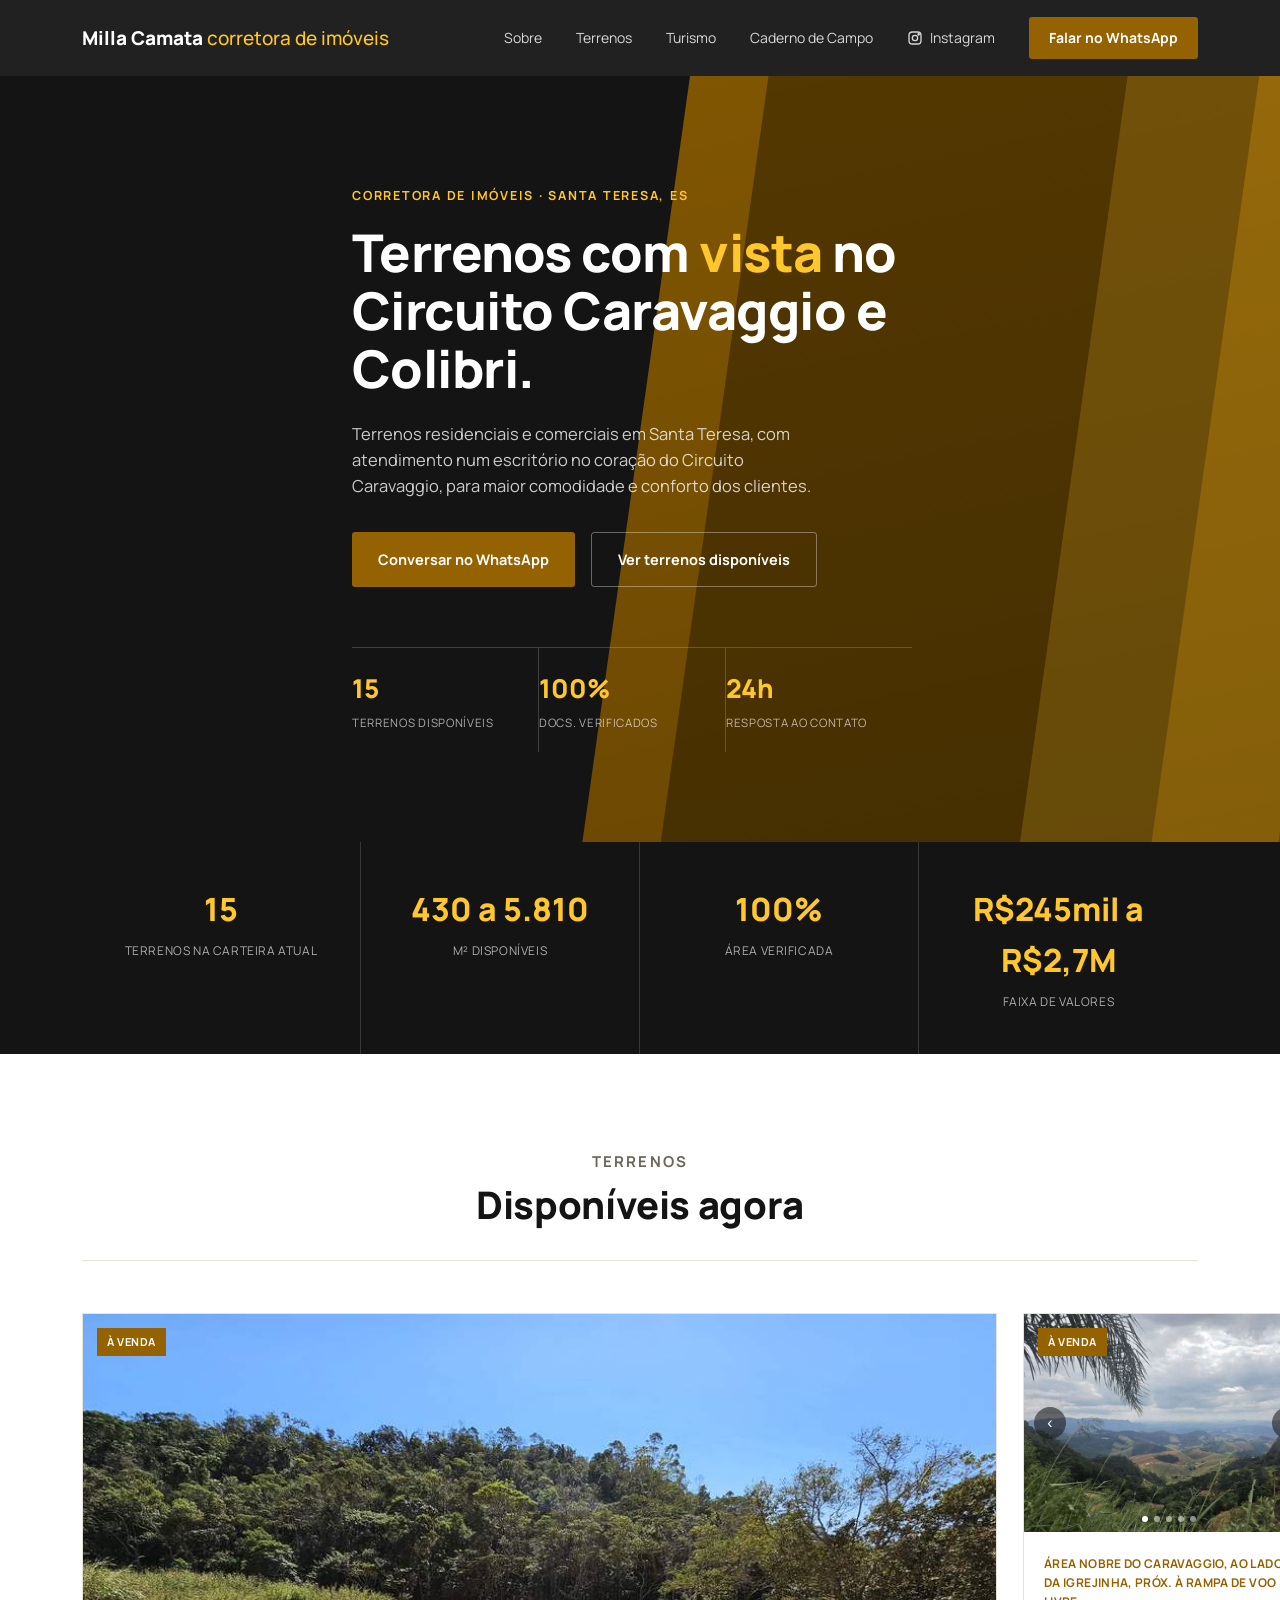
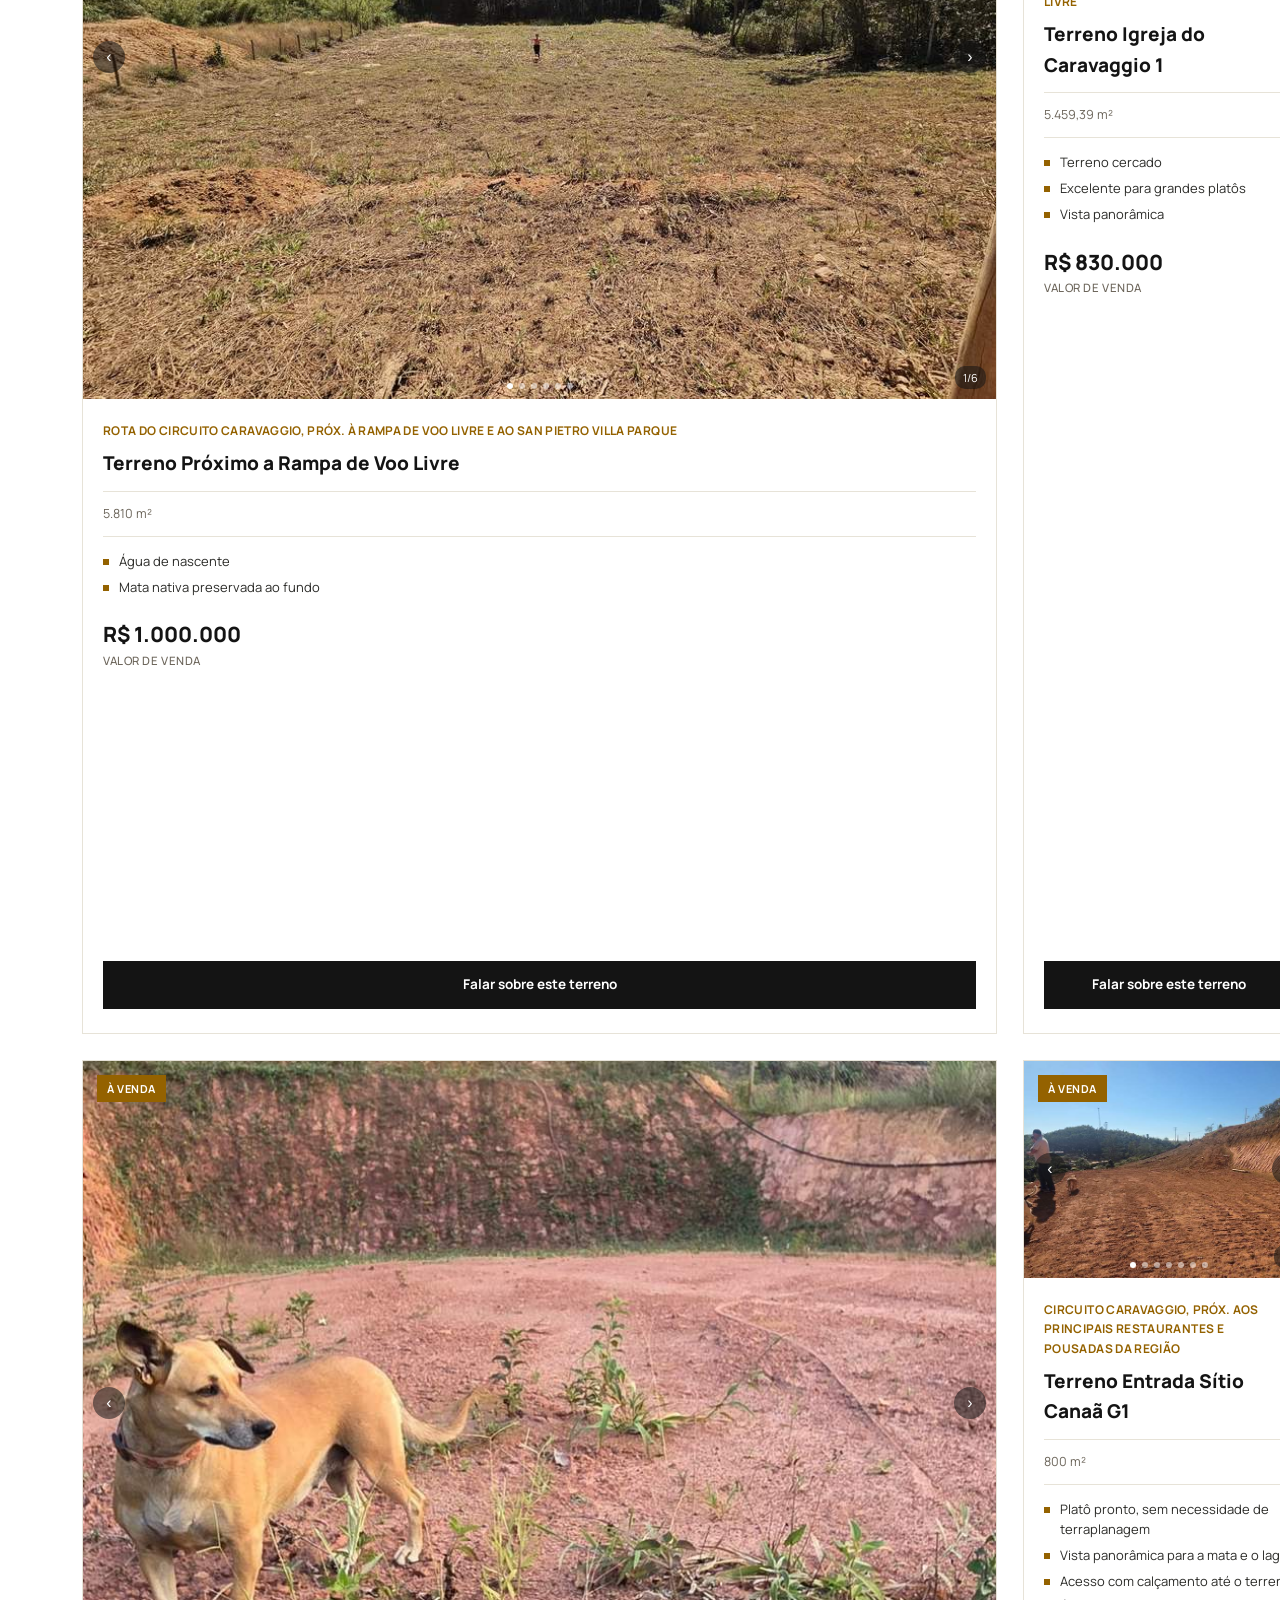
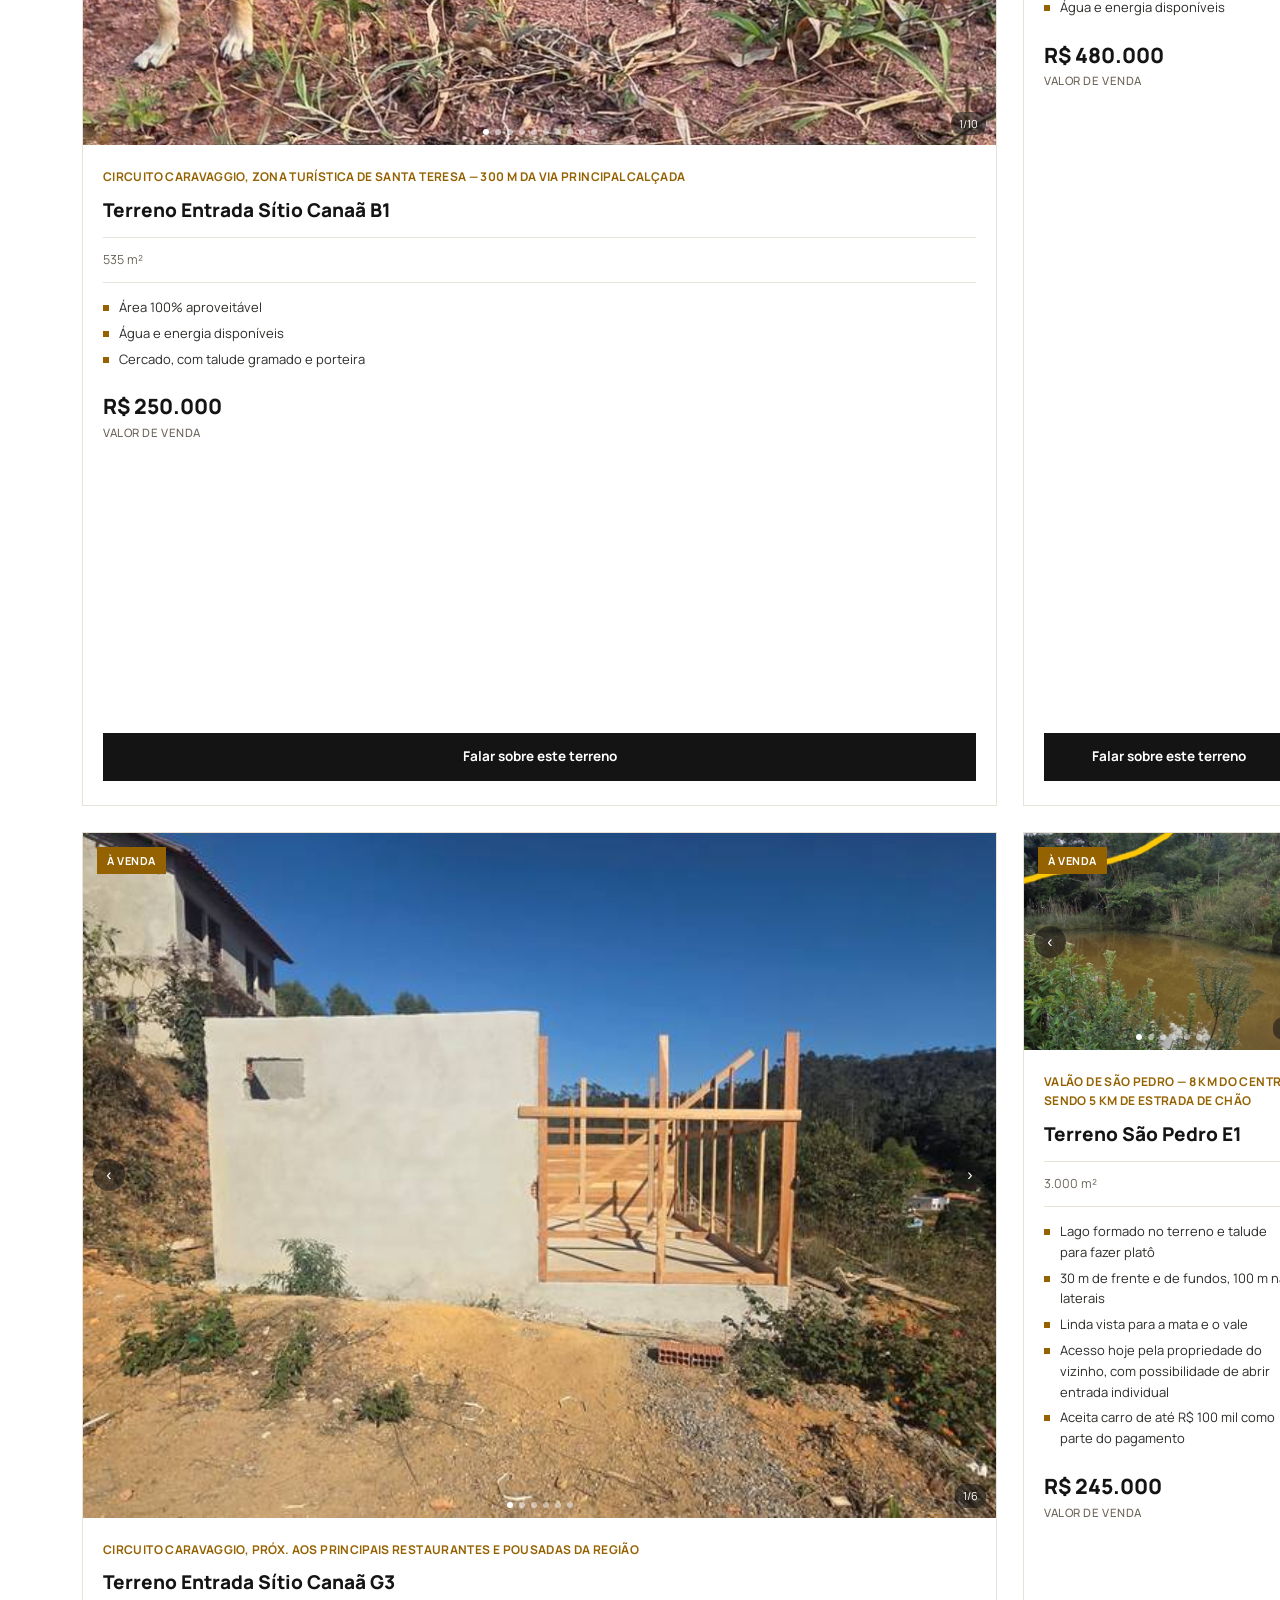
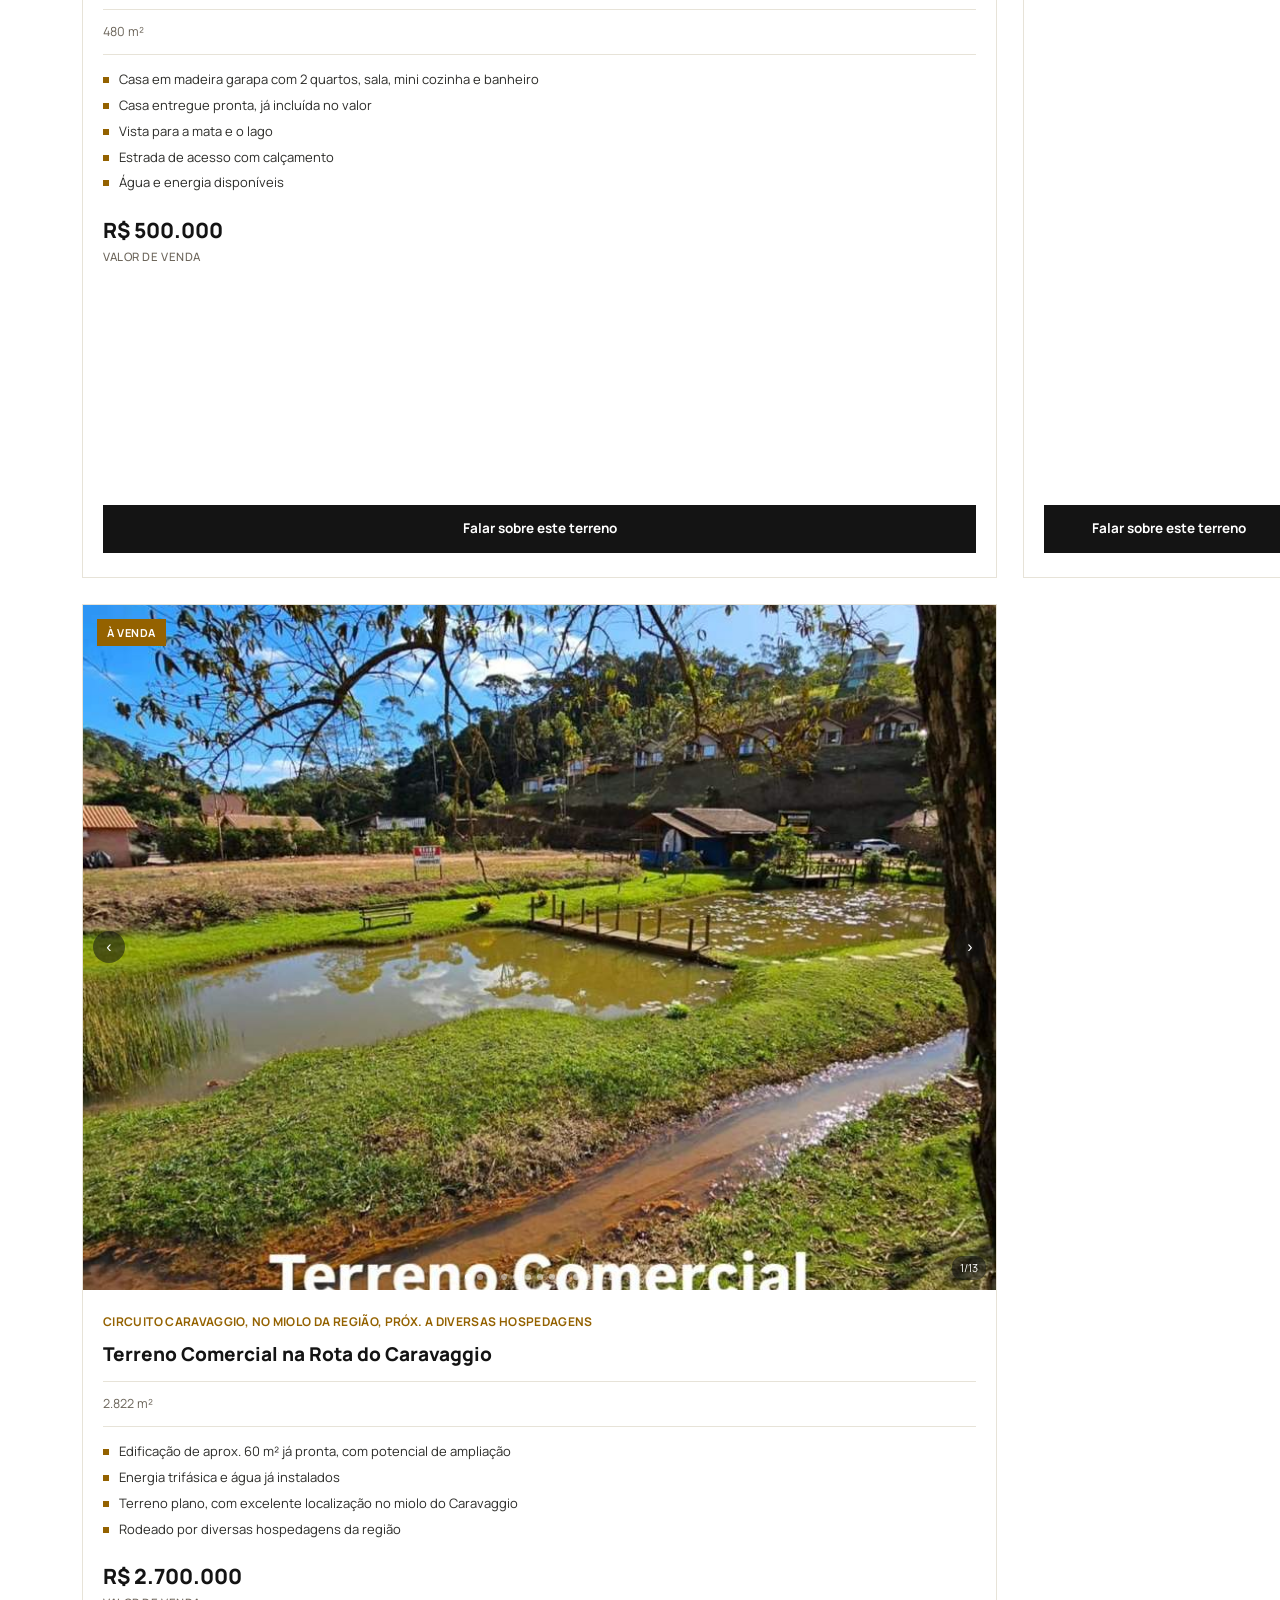
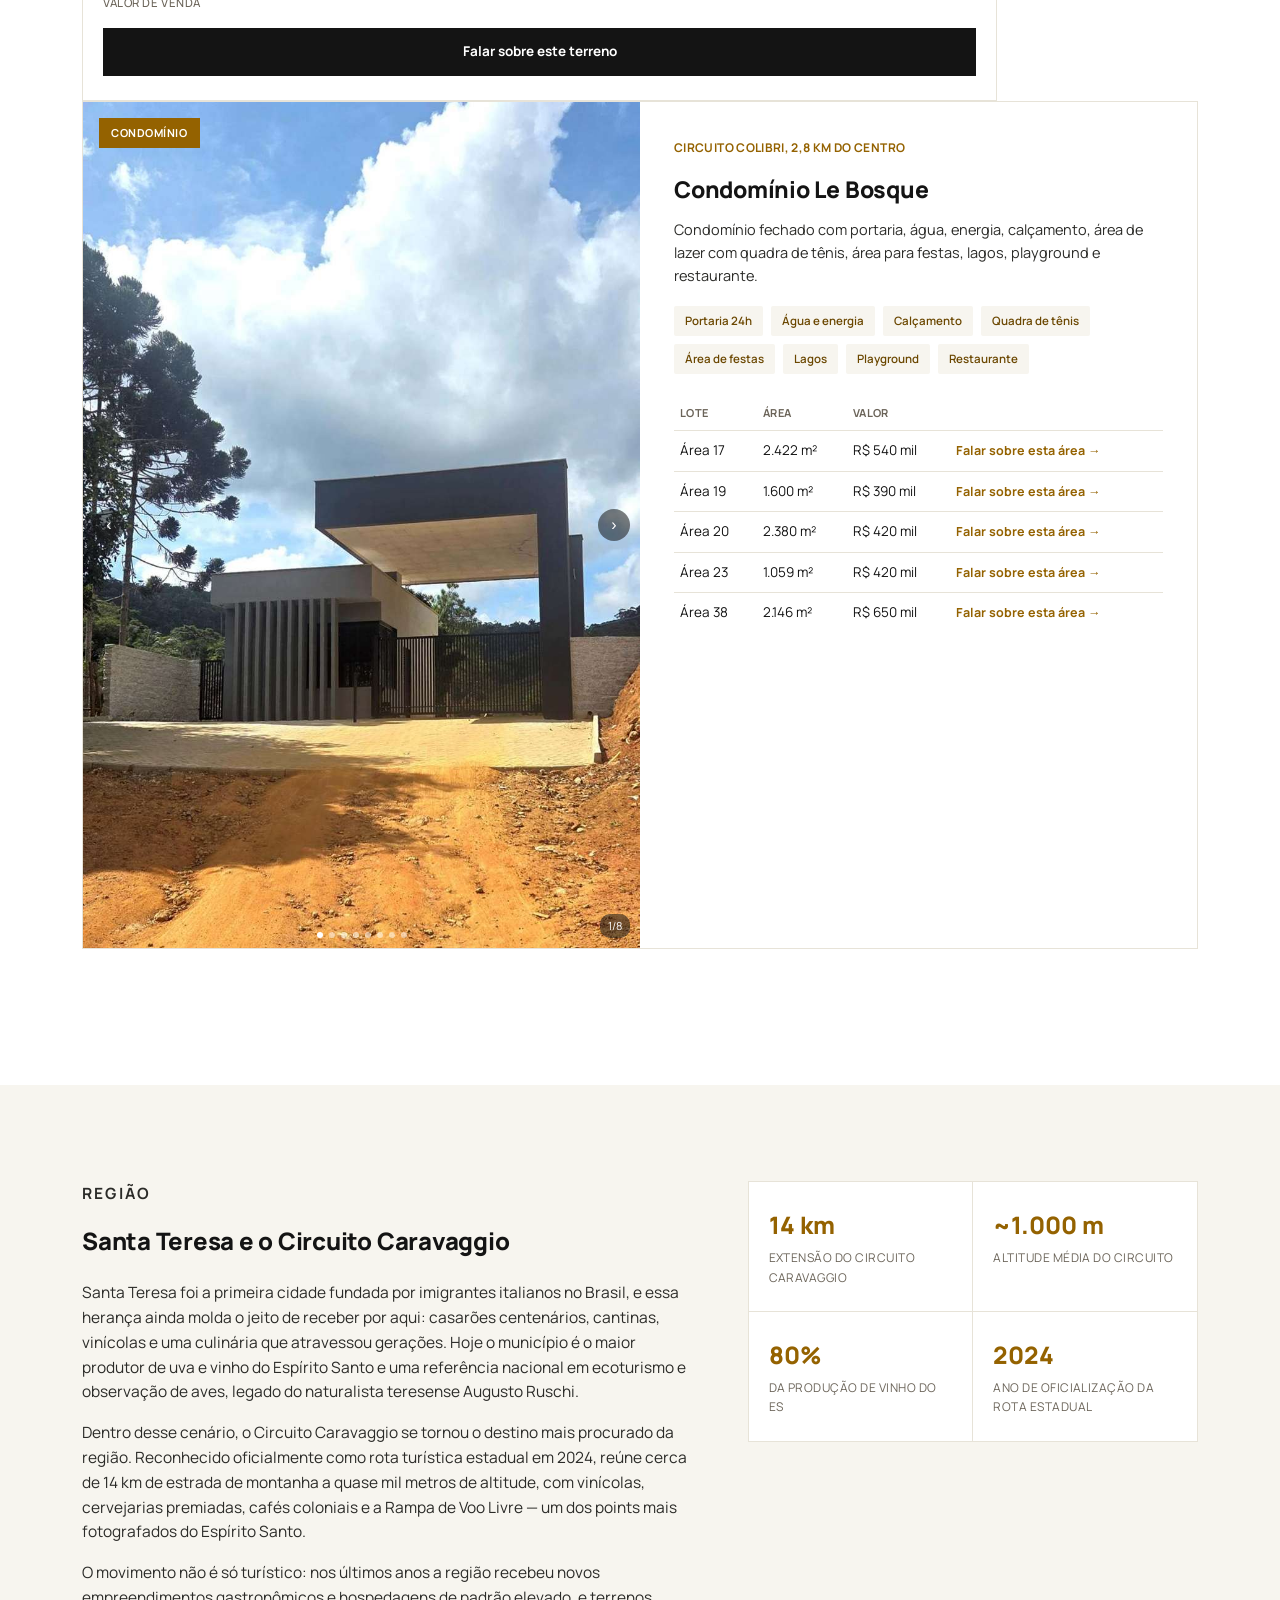
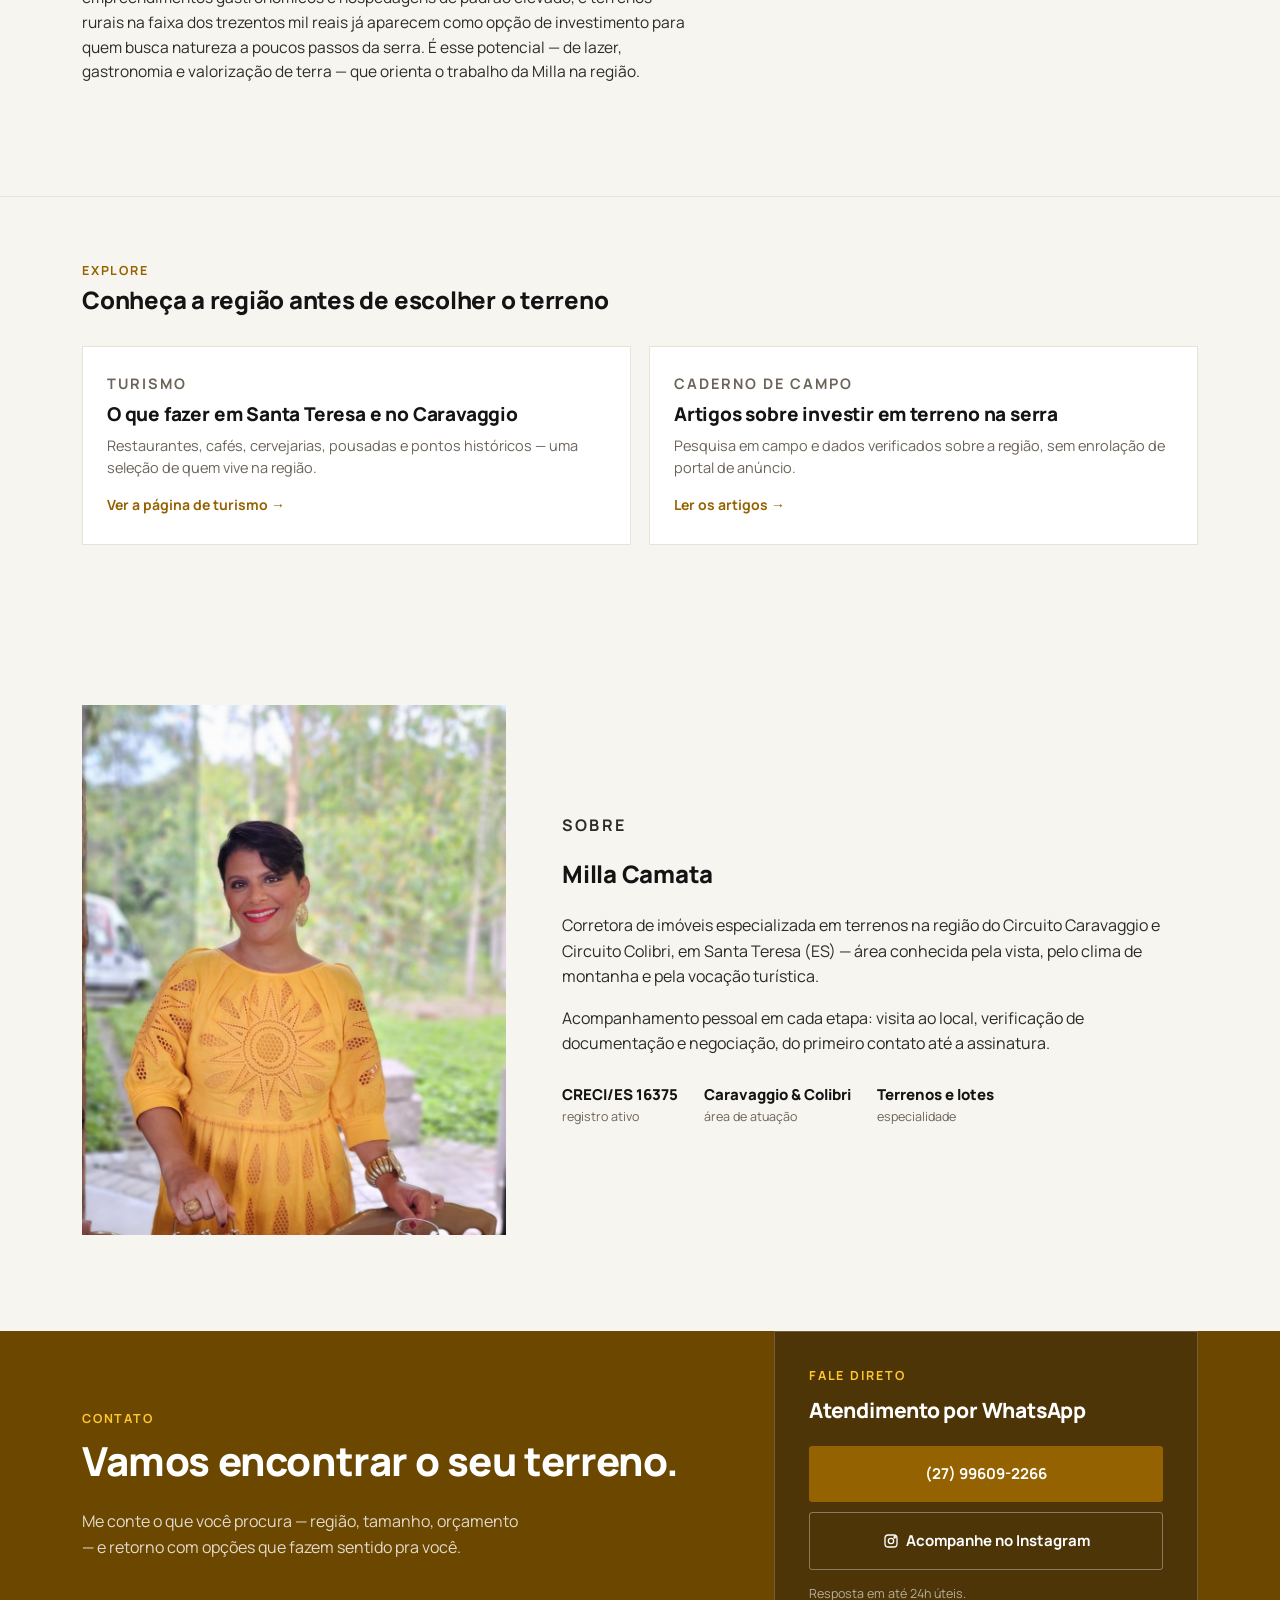
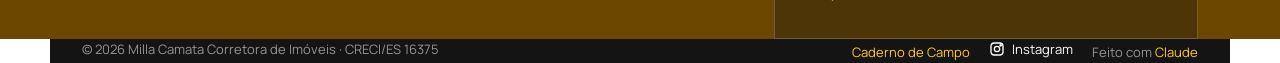
==== index.html @ c1790589 "SEO de imagem: alt em todas as fotos, JSON-LD, og:image e sitemap de imagens - carousel.js: 4o argum" ====
<!DOCTYPE html>
<html lang="pt-BR">
<head>
<!-- Google tag (gtag.js) -->
<script async src="https://www.googletagmanager.com/gtag/js?id=AW-18382453338"></script>
<script>
  window.dataLayer = window.dataLayer || [];
  function gtag(){dataLayer.push(arguments);}
  gtag('js', new Date());
  gtag('config', 'AW-18382453338');
  gtag('config', 'G-2QS3R63SDG');
</script>
<!-- Event snippet for Contato conversion page -->
<script>
function gtag_report_conversion(url) {
  var callback = function () {
    if (typeof(url) != 'undefined') {
      window.location = url;
    }
  };
  gtag('event', 'conversion', {
      'send_to': 'AW-18382453338/ITEOCLPhrt8cENr0t71E',
      'value': 1.0,
      'currency': 'BRL',
      'event_callback': callback
  });
  return false;
}
</script>
<!-- Microsoft Clarity -->
<script type="text/javascript">
    (function(c,l,a,r,i){
        c[a]=c[a]||function(){(c[a].q=c[a].q||[]).push(arguments)};
        function carregar(){
            var t=l.createElement(r);t.async=1;t.src="https://www.clarity.ms/tag/"+i;
            var y=l.getElementsByTagName(r)[0];y.parentNode.insertBefore(t,y);
        }
        if(l.readyState==="complete"){carregar();}
        else{c.addEventListener("load",carregar);}
    })(window, document, "clarity", "script", "y0h1s08zjz");
</script>
<meta charset="UTF-8">
<meta name="viewport" content="width=device-width, initial-scale=1.0">
<title>Milla Camata | Corretora de Imóveis</title>
<meta name="description" content="Terrenos residenciais e comerciais em Santa Teresa e no Circuito Caravaggio, Espírito Santo. Atendimento em escritório próprio na região com a corretora Milla Camata, CRECI/ES 16375.">
<link rel="canonical" href="https://millacamata.com.br/">
<link rel="icon" href="/favicon.ico" sizes="any">
<link rel="icon" type="image/png" href="/icon-192.png" sizes="192x192">
<link rel="icon" type="image/png" href="/icon-512.png" sizes="512x512">
<link rel="apple-touch-icon" href="/apple-touch-icon.png">
<meta property="og:type" content="website">
<meta property="og:title" content="Milla Camata | Corretora de Imóveis">
<meta property="og:description" content="Terrenos residenciais e comerciais em Santa Teresa e no Circuito Caravaggio, Espírito Santo.">
<meta property="og:url" content="https://millacamata.com.br/">
<meta property="og:locale" content="pt_BR">
<meta property="og:image" content="https://millacamata.com.br/img/og-home.jpg">
<meta property="og:image:width" content="1200">
<meta property="og:image:height" content="630">
<meta property="og:image:alt" content="Terreno com vista para a mata no Circuito Caravaggio, Santa Teresa, ES">
<meta name="twitter:card" content="summary_large_image">
<script type="application/ld+json">
{
  "@context": "https://schema.org",
  "@graph": [
    {
      "@type": "RealEstateAgent",
      "@id": "https://millacamata.com.br/#corretora",
      "name": "Milla Camata — Corretora de Imóveis",
      "url": "https://millacamata.com.br/",
      "image": "https://millacamata.com.br/img/milla-retrato.jpg",
      "logo": "https://millacamata.com.br/icon-512.png",
      "telephone": "+55-27-99609-2266",
      "description": "Corretora de imóveis especializada em terrenos residenciais e comerciais em Santa Teresa e no Circuito Caravaggio, Espírito Santo. CRECI/ES 16375.",
      "address": {
        "@type": "PostalAddress",
        "addressLocality": "Santa Teresa",
        "addressRegion": "ES",
        "addressCountry": "BR"
      },
      "areaServed": [
        { "@type": "Place", "name": "Santa Teresa, ES" },
        { "@type": "Place", "name": "Circuito Caravaggio" },
        { "@type": "Place", "name": "Circuito Colibri" }
      ],
      "knowsLanguage": "pt-BR",
      "sameAs": ["https://www.instagram.com/millacamata_artistaecorretora/"]
    },
    {
      "@type": "WebSite",
      "@id": "https://millacamata.com.br/#site",
      "url": "https://millacamata.com.br/",
      "name": "Milla Camata | Corretora de Imóveis",
      "inLanguage": "pt-BR",
      "publisher": { "@id": "https://millacamata.com.br/#corretora" }
    },
    {
      "@type": "WebPage",
      "@id": "https://millacamata.com.br/#home",
      "url": "https://millacamata.com.br/",
      "name": "Terrenos em Santa Teresa e no Circuito Caravaggio",
      "isPartOf": { "@id": "https://millacamata.com.br/#site" },
      "about": { "@id": "https://millacamata.com.br/#corretora" },
      "primaryImageOfPage": "https://millacamata.com.br/img/og-home.jpg",
      "inLanguage": "pt-BR"
    }
  ]
}
</script>
<link rel="preload" href="/fonts/manrope-latin-wght-normal.woff2" as="font" type="font/woff2" crossorigin>
<link rel="stylesheet" href="style.css">
</head>
<body>

<header>
  <nav class="wrap">
    <a href="index.html" class="brand">Milla Camata <span>corretora de imóveis</span></a>
    <div class="navlinks">
      <a href="#sobre">Sobre</a>
      <a href="#terrenos">Terrenos</a>
      <a href="turismo/index.html">Turismo</a>
      <a href="blog/index.html">Caderno de Campo</a>
      <a href="https://www.instagram.com/millacamata_artistaecorretora/" target="_blank" rel="noopener" class="ig-link nav-ig">
        <svg viewBox="0 0 24 24" fill="none" stroke="currentColor" stroke-width="2"><rect x="3" y="3" width="18" height="18" rx="5"/><circle cx="12" cy="12" r="4"/><circle cx="17.5" cy="6.5" r="1"/></svg>
        Instagram
      </a>
      <a href="#contato" class="nav-cta">Falar no WhatsApp</a>
    </div>
  </nav>
</header>

<section class="hero">
  <div class="hero-panels">
    <div class="panel p1"></div>
    <div class="panel p2"></div>
    <div class="panel p3"></div>
  </div>
  <div class="wrap hero-inner">
    <p class="eyebrow" style="color:var(--gold);">Corretora de imóveis · Santa Teresa, ES</p>
    <h1>Terrenos com <span>vista</span> no Circuito Caravaggio e Colibri.</h1>
    <p class="lead">Terrenos residenciais e comerciais em Santa Teresa, com atendimento num escritório no coração do Circuito Caravaggio, para maior comodidade e conforto dos clientes.</p>
    <div class="cta-row">
      <a class="btn btn-primary" id="hero-whats" href="#" target="_blank" rel="noopener" onclick="gtag_report_conversion();">Conversar no WhatsApp</a>
      <a class="btn btn-ghost" href="#terrenos">Ver terrenos disponíveis</a>
    </div>
    <div class="hero-stats">
      <div class="stat"><div class="num" id="stat-count">—</div><div class="label">terrenos disponíveis</div></div>
      <div class="stat"><div class="num">100%</div><div class="label">docs. verificados</div></div>
      <div class="stat"><div class="num">24h</div><div class="label">resposta ao contato</div></div>
    </div>
  </div>
</section>

<section class="dossier">
  <div class="wrap">
    <div class="dossier-item"><div class="n" id="dossier-qtd">—</div><div class="t">terrenos na carteira atual</div></div>
    <div class="dossier-item"><div class="n" id="dossier-area">—</div><div class="t">m² disponíveis</div></div>
    <div class="dossier-item"><div class="n">100%</div><div class="t">área verificada</div></div>
    <div class="dossier-item"><div class="n" id="dossier-valor">—</div><div class="t">faixa de valores</div></div>
  </div>
</section>

<section class="terrenos section" id="terrenos">
  <div class="wrap">
    <div class="section-head" style="justify-content:center;text-align:center;">
      <div data-reveal>
        <p class="eyebrow">Terrenos</p>
        <h2>Disponíveis agora</h2>
      </div>
    </div>

    <div class="property-grid" id="property-grid"></div>
    <div id="empreendimentos"></div>
  </div>
</section>

<section class="region section" id="regiao">
  <div class="wrap region-grid">
    <div data-reveal class="region-copy">
      <p class="eyebrow">Região</p>
      <h2 style="margin:14px 0 20px;">Santa Teresa e o Circuito Caravaggio</h2>
      <p>Santa Teresa foi a primeira cidade fundada por imigrantes italianos no Brasil, e essa herança ainda molda o jeito de receber por aqui: casarões centenários, cantinas, vinícolas e uma culinária que atravessou gerações. Hoje o município é o maior produtor de uva e vinho do Espírito Santo e uma referência nacional em ecoturismo e observação de aves, legado do naturalista teresense Augusto Ruschi.</p>
      <p>Dentro desse cenário, o Circuito Caravaggio se tornou o destino mais procurado da região. Reconhecido oficialmente como rota turística estadual em 2024, reúne cerca de 14 km de estrada de montanha a quase mil metros de altitude, com vinícolas, cervejarias premiadas, cafés coloniais e a Rampa de Voo Livre — um dos points mais fotografados do Espírito Santo.</p>
      <p>O movimento não é só turístico: nos últimos anos a região recebeu novos empreendimentos gastronômicos e hospedagens de padrão elevado, e terrenos rurais na faixa dos trezentos mil reais já aparecem como opção de investimento para quem busca natureza a poucos passos da serra. É esse potencial — de lazer, gastronomia e valorização de terra — que orienta o trabalho da Milla na região.</p>
    </div>
    <div data-reveal class="region-stats">
      <div class="region-stat"><div class="n">14 km</div><div class="t">extensão do Circuito Caravaggio</div></div>
      <div class="region-stat"><div class="n">~1.000 m</div><div class="t">altitude média do circuito</div></div>
      <div class="region-stat"><div class="n">80%</div><div class="t">da produção de vinho do ES</div></div>
      <div class="region-stat"><div class="n">2024</div><div class="t">ano de oficialização da rota estadual</div></div>
    </div>
  </div>
</section>

<section class="explore">
  <div class="wrap">
    <div data-reveal>
      <p class="eyebrow">Explore</p>
      <h2>Conheça a região antes de escolher o terreno</h2>
    </div>
    <div class="explore-grid">
      <a class="explore-card" data-reveal href="turismo/index.html">
        <p class="eyebrow">Turismo</p>
        <h3>O que fazer em Santa Teresa e no Caravaggio</h3>
        <p>Restaurantes, cafés, cervejarias, pousadas e pontos históricos — uma seleção de quem vive na região.</p>
        <span>Ver a página de turismo →</span>
      </a>
      <a class="explore-card" data-reveal href="blog/index.html">
        <p class="eyebrow">Caderno de Campo</p>
        <h3>Artigos sobre investir em terreno na serra</h3>
        <p>Pesquisa em campo e dados verificados sobre a região, sem enrolação de portal de anúncio.</p>
        <span>Ler os artigos →</span>
      </a>
    </div>
  </div>
</section>

<section class="about section" id="sobre">
  <div class="wrap about-grid">
    <div data-reveal class="portrait-frame"><img src="img/milla-retrato.jpg" loading="lazy" decoding="async" alt="Milla Camata"></div>
    <div data-reveal class="about-copy">
      <p class="eyebrow">Sobre</p>
      <h2 style="margin:14px 0 20px;">Milla Camata</h2>
      <p>Corretora de imóveis especializada em terrenos na região do Circuito Caravaggio e Circuito Colibri, em Santa Teresa (ES) — área conhecida pela vista, pelo clima de montanha e pela vocação turística.</p>
      <p>Acompanhamento pessoal em cada etapa: visita ao local, verificação de documentação e negociação, do primeiro contato até a assinatura.</p>
      <div class="creds">
        <div class="cred"><b>CRECI/ES 16375</b>registro ativo</div>
        <div class="cred"><b>Caravaggio &amp; Colibri</b>área de atuação</div>
        <div class="cred"><b>Terrenos e lotes</b>especialidade</div>
      </div>
    </div>
  </div>
</section>

<section class="contact" id="contato">
  <div class="wrap contact-grid">
    <div data-reveal>
      <p class="eyebrow" style="color:var(--gold);">Contato</p>
      <h2>Vamos encontrar o seu terreno.</h2>
      <p>Me conte o que você procura — região, tamanho, orçamento — e retorno com opções que fazem sentido pra você.</p>
    </div>
    <div class="whatsapp-box" data-reveal>
      <p class="eyebrow" style="color:var(--gold);">Fale direto</p>
      <h3>Atendimento por WhatsApp</h3>
      <a class="btn btn-primary" id="contact-whats" href="#" target="_blank" rel="noopener" onclick="gtag_report_conversion();">(27) 99609-2266</a>
      <a class="btn btn-ghost ig-link" style="width:100%;justify-content:center;margin-top:10px;" target="_blank" rel="noopener" href="https://www.instagram.com/millacamata_artistaecorretora/">
        <svg viewBox="0 0 24 24" fill="none" stroke="currentColor" stroke-width="2"><rect x="3" y="3" width="18" height="18" rx="5"/><circle cx="12" cy="12" r="4"/><circle cx="17.5" cy="6.5" r="1"/></svg>
        Acompanhe no Instagram
      </a>
      <p class="fine">Resposta em até 24h úteis.</p>
    </div>
  </div>
</section>

<footer class="wrap">
  <span>© 2026 Milla Camata Corretora de Imóveis · CRECI/ES 16375</span>
  <span>
    <a href="blog/index.html" style="margin-right:16px;color:var(--gold);">Caderno de Campo</a>
    <a class="footer-ig ig-link" target="_blank" rel="noopener" href="https://www.instagram.com/millacamata_artistaecorretora/" style="margin-right:16px;">
      <svg viewBox="0 0 24 24" fill="none" stroke="currentColor" stroke-width="2"><rect x="3" y="3" width="18" height="18" rx="5"/><circle cx="12" cy="12" r="4"/><circle cx="17.5" cy="6.5" r="1"/></svg>
      Instagram
    </a>
    Feito com <a href="#">Claude</a>
  </span>
</footer>

<div class="lightbox" id="lightbox">
  <div class="lightbox-inner">
    <button class="lightbox-close" id="lightbox-close" aria-label="Fechar">✕</button>
    <button class="lightbox-arrow prev" id="lightbox-prev" aria-label="Foto anterior">‹</button>
    <img id="lightbox-img" src="" alt="">
    <video id="lightbox-video" playsinline controls style="display:none"></video>
    <button class="lightbox-arrow next" id="lightbox-next" aria-label="Próxima foto">›</button>
    <div class="lightbox-caption" id="lightbox-caption"></div>
  </div>
</div>

<script src="carousel.js"></script>
<script>
/* =========================================================================
   CATÁLOGO DE TERRENOS
   Para ADICIONAR um terreno: copie um objeto do array abaixo, cole no fim
   da lista (antes do "]"), e troque os dados.
   Para REMOVER um terreno: apague o objeto correspondente (do "{" ao "}").
   Para marcar como VENDIDO sem apagar: mude "disponivel: true" para false
   — ele some do site automaticamente, sem perder os dados.
   ========================================================================= */
  const WHATSAPP_NUMERO = "5527996092266"; // (27) 99609-2266

  const terrenos = [
    {
      tipo: "simples",
      disponivel: true,
      nome: "Terreno Próximo a Rampa de Voo Livre",
      local: "Rota do Circuito Caravaggio, próx. à Rampa de Voo Livre e ao San Pietro Villa Parque",
      area: "5.810 m²",
      valor: "R$ 1.000.000",
      destaques: ["Água de nascente", "Mata nativa preservada ao fundo"],
      imagens: ["img/terreno-proximo-a-rampa-de-voo-livre-1.jpg", { video: "videos/rampa-milla.mp4", poster: "videos/rampa-milla-poster.jpg" }, "img/terreno-proximo-a-rampa-de-voo-livre-2.jpg", "img/terreno-proximo-a-rampa-de-voo-livre-3.jpg", "img/terreno-proximo-a-rampa-de-voo-livre-4.jpg", "img/terreno-proximo-a-rampa-de-voo-livre-5.jpg"]
    },
    {
      tipo: "simples",
      disponivel: true,
      nome: "Terreno Igreja do Caravaggio 1",
      local: "Área nobre do Caravaggio, ao lado da Igrejinha, próx. à Rampa de Voo Livre",
      area: "5.459,39 m²",
      valor: "R$ 830.000",
      destaques: ["Terreno cercado", "Excelente para grandes platôs", "Vista panorâmica"],
      imagens: ["img/terreno-igreja-do-caravaggio-1-1.jpg", "img/terreno-igreja-do-caravaggio-1-2.jpg", "img/terreno-igreja-do-caravaggio-1-3.jpg", "img/terreno-igreja-do-caravaggio-1-4.jpg", "img/terreno-igreja-do-caravaggio-1-5.jpg"]
    },
    {
      tipo: "simples",
      disponivel: true,
      nome: "Terreno Igreja do Caravaggio 2",
      local: "Rota do Circuito Caravaggio, ao lado da Igreja Nossa Senhora do Caravaggio",
      area: "4.100 m²",
      valor: "R$ 680.000",
      destaques: ["Localização privilegiada", "Vista para a Rampa de Voo Livre", "Terreno em declive"],
      imagens: ["img/terreno-igreja-do-caravaggio-2-1.jpg"]
    },
    {
      tipo: "simples",
      disponivel: true,
      nome: "Terreno Entrada Sítio Canaã B1",
      local: "Circuito Caravaggio, zona turística de Santa Teresa — 300 m da via principal calçada",
      area: "535 m²",
      valor: "R$ 250.000",
      destaques: ["Área 100% aproveitável", "Água e energia disponíveis", "Cercado, com talude gramado e porteira"],
      imagens: ["img/terreno-entrada-sitio-canaa-b1-6.jpg", { video: "videos/sitio-canaa.mp4", poster: "videos/sitio-canaa-poster.jpg" }, "img/terreno-entrada-sitio-canaa-b1-1.jpg", "img/terreno-entrada-sitio-canaa-b1-2.jpg", "img/terreno-entrada-sitio-canaa-b1-3.jpg", "img/terreno-entrada-sitio-canaa-b1-4.jpg", "img/terreno-entrada-sitio-canaa-b1-5.jpg", "img/terreno-entrada-sitio-canaa-b1-7.jpg", "img/terreno-entrada-sitio-canaa-b1-8.jpg", "img/terreno-entrada-sitio-canaa-b1-9.jpg"]
    },
    {
      tipo: "simples",
      disponivel: true,
      nome: "Terreno Entrada Sítio Canaã G1",
      local: "Circuito Caravaggio, próx. aos principais restaurantes e pousadas da região",
      area: "800 m²",
      valor: "R$ 480.000",
      destaques: ["Plat\u00f4 pronto, sem necessidade de terraplanagem", "Vista panor\u00e2mica para a mata e o lago", "Acesso com cal\u00e7amento at\u00e9 o terreno", "\u00c1gua e energia dispon\u00edveis"],
      imagens: ["img/terreno-entrada-sitio-canaa-g1-1.jpg", "img/terreno-entrada-sitio-canaa-g1-2.jpg", "img/terreno-entrada-sitio-canaa-g1-3.jpg", "img/terreno-entrada-sitio-canaa-g1-4.jpg", "img/terreno-entrada-sitio-canaa-g1-5.jpg", "img/terreno-entrada-sitio-canaa-g1-6.jpg", "img/terreno-entrada-sitio-canaa-g1-7.jpg"],
    },
    {
      tipo: "simples",
      disponivel: true,
      nome: "Terreno Entrada Sítio Canaã G2",
      local: "Circuito Caravaggio, próx. aos principais restaurantes e pousadas da região",
      area: "430 m²",
      valor: "R$ 260.000",
      destaques: ["Terreno plano, sem necessidade de terraplanagem", "Vista para a Mata Atlântica preservada", "Estrada de acesso com calçamento", "Água e energia disponíveis"],
      imagens: ["img/terreno-entrada-sitio-canaa-g2-1.jpg", "img/terreno-entrada-sitio-canaa-g2-2.jpg", "img/terreno-entrada-sitio-canaa-g2-3.jpg", "img/terreno-entrada-sitio-canaa-g2-4.jpg", "img/terreno-entrada-sitio-canaa-g2-5.jpg"],
    },
    {
      tipo: "simples",
      disponivel: true,
      nome: "Terreno Entrada Sítio Canaã G3",
      local: "Circuito Caravaggio, próx. aos principais restaurantes e pousadas da região",
      area: "480 m²",
      valor: "R$ 500.000",
      destaques: ["Casa em madeira garapa com 2 quartos, sala, mini cozinha e banheiro", "Casa entregue pronta, já incluída no valor", "Vista para a mata e o lago", "Estrada de acesso com calçamento", "Água e energia disponíveis"],
      imagens: ["img/terreno-entrada-sitio-canaa-g3-1.jpg", "img/terreno-entrada-sitio-canaa-g3-2.jpg", "img/terreno-entrada-sitio-canaa-g3-3.jpg", "img/terreno-entrada-sitio-canaa-g3-4.jpg", "img/terreno-entrada-sitio-canaa-g3-5.jpg", "img/terreno-entrada-sitio-canaa-g3-6.jpg"],
    },
    {
      tipo: "simples",
      disponivel: true,
      nome: "Terreno São Pedro E1",
      local: "Valão de São Pedro — 8 km do Centro, sendo 5 km de estrada de chão",
      area: "3.000 m²",
      valor: "R$ 245.000",
      destaques: ["Lago formado no terreno e talude para fazer platô", "30 m de frente e de fundos, 100 m nas laterais", "Linda vista para a mata e o vale", "Acesso hoje pela propriedade do vizinho, com possibilidade de abrir entrada individual", "Aceita carro de até R$ 100 mil como parte do pagamento"],
      imagens: ["img/terreno-sao-pedro-e1-1.jpg", "img/terreno-sao-pedro-e1-2.jpg", "img/terreno-sao-pedro-e1-3.jpg", "img/terreno-sao-pedro-e1-4.jpg", "img/terreno-sao-pedro-e1-5.jpg", "img/terreno-sao-pedro-e1-6.jpg"],
    },
    {
      tipo: "simples",
      disponivel: true,
      nome: "Casa na Rota do Caravaggio",
      local: "Rota do Caravaggio, Santa Teresa — acesso pela via principal, a 860 m de altitude",
      area: "1.600 m² · 240 m² construídos",
      valor: "R$ 1.250.000",
      destaques: ["Sala, cozinha, 3 quartos (1 suíte), banheiro social e banheiro externo", "Varanda grande em L e área gourmet com churrasqueira e cooktop", "Platô pronto atrás da casa, para ampliação ou construção de chalés", "Aceita troca por casa na zona urbana de Santa Teresa ou Santa Maria"],
      imagens: ["img/casa-rota-do-caravaggio-1.jpg", { video: "videos/casa-caravaggio.mp4", poster: "videos/casa-caravaggio-poster.jpg" }, "img/casa-rota-do-caravaggio-2.jpg", "img/casa-rota-do-caravaggio-3.jpg", "img/casa-rota-do-caravaggio-4.jpg", "img/casa-rota-do-caravaggio-13.jpg", "img/casa-rota-do-caravaggio-5.jpg", "img/casa-rota-do-caravaggio-6.jpg", "img/casa-rota-do-caravaggio-7.jpg", "img/casa-rota-do-caravaggio-8.jpg", "img/casa-rota-do-caravaggio-9.jpg", "img/casa-rota-do-caravaggio-10.jpg", "img/casa-rota-do-caravaggio-11.jpg", "img/casa-rota-do-caravaggio-15.jpg", "img/casa-rota-do-caravaggio-12.jpg", "img/casa-rota-do-caravaggio-14.jpg", "img/casa-rota-do-caravaggio-16.jpg"],
    },
    {
      tipo: "empreendimento",
      disponivel: true,
      nome: "Condomínio Le Bosque",
      local: "Circuito Colibri, 2,8 km do Centro",
      descricao: "Condomínio fechado com portaria, água, energia, calçamento, área de lazer com quadra de tênis, área para festas, lagos, playground e restaurante.",
      amenidades: ["Portaria 24h", "Água e energia", "Calçamento", "Quadra de tênis", "Área de festas", "Lagos", "Playground", "Restaurante"],
      imagens: ["img/condominio-le-bosque-1.jpg", "img/condominio-le-bosque-2.jpg", "img/condominio-le-bosque-3.jpg", "img/condominio-le-bosque-4.jpg", "img/condominio-le-bosque-5.jpg", "img/condominio-le-bosque-6.jpg","img/condominio-le-bosque-7.jpg","img/condominio-le-bosque-8.jpg"],
      lotes: [
        { id: "17", area: "2.422 m²", valor: "540 mil" },
        { id: "19", area: "1.600 m²", valor: "390 mil" },
        { id: "20", area: "2.380 m²", valor: "420 mil" },
        { id: "23", area: "1.059 m²", valor: "420 mil" },
        { id: "38", area: "2.146 m²", valor: "650 mil" }
      ]
    }
    ,
    {
      tipo: "simples",
      disponivel: true,
      nome: "Terreno Comercial na Rota do Caravaggio",
      local: "Circuito Caravaggio, no miolo da região, próx. a diversas hospedagens",
      area: "2.822 m²",
      valor: "R$ 2.700.000",
      destaques: ["Edificação de aprox. 60 m² já pronta, com potencial de ampliação", "Energia trifásica e água já instalados", "Terreno plano, com excelente localização no miolo do Caravaggio", "Rodeado por diversas hospedagens da região"],
      imagens: [
        "img/terreno-comercial-na-rota-do-caravaggio-1.jpg",
        "img/terreno-comercial-na-rota-do-caravaggio-2.jpg",
        "img/terreno-comercial-na-rota-do-caravaggio-3.jpg",
        "img/terreno-comercial-na-rota-do-caravaggio-4.jpg",
        "img/terreno-comercial-na-rota-do-caravaggio-5.jpg",
        "img/terreno-comercial-na-rota-do-caravaggio-6.jpg",
        "img/terreno-comercial-na-rota-do-caravaggio-7.jpg",
        "img/terreno-comercial-na-rota-do-caravaggio-8.jpg",
        "img/terreno-comercial-na-rota-do-caravaggio-9.jpg",
        "img/terreno-comercial-na-rota-do-caravaggio-10.jpg",
        "img/terreno-comercial-na-rota-do-caravaggio-11.jpg",
        "img/terreno-comercial-na-rota-do-caravaggio-12.jpg",
        "img/terreno-comercial-na-rota-do-caravaggio-13.jpg"
      ]
    }
  ];

  function linkWhats(texto){
    return `https://wa.me/${WHATSAPP_NUMERO}?text=${encodeURIComponent(texto)}`;
  }

  document.getElementById('hero-whats').href = linkWhats("Olá Milla, vi seu site e quero saber mais sobre os terrenos disponíveis.");
  document.getElementById('contact-whats').href = linkWhats("Olá Milla, quero saber mais sobre terrenos disponíveis.");

  const grid = document.getElementById('property-grid');
  const empDiv = document.getElementById('empreendimentos');
  let count = 0;

  /* Motor de carrossel e lightbox: ver carousel.js */

  terrenos.filter(t => t.disponivel).forEach(t => {
    const galleryIndex = galleries.length;
    galleries.push({ imagens: t.imagens, current: 0 });

    if (t.tipo === "empreendimento") {
      count += t.lotes.length;
      const amenities = t.amenidades.map(a => `<span class="amenity">${a}</span>`).join('');
      const rows = t.lotes.map(l => `
        <tr>
          <td>Área ${l.id}</td>
          <td>${l.area}</td>
          <td>R$ ${l.valor}</td>
          <td><a class="lote-btn" target="_blank" rel="noopener" href="${linkWhats(`Olá Milla, tenho interesse na Área ${l.id} do Condomínio Le Bosque (${l.area} - R$ ${l.valor}).`)}">Falar sobre esta área →</a></td>
        </tr>`).join('');
      empDiv.insertAdjacentHTML('beforeend', `
        <div class="empreendimento" data-reveal>
          <div class="empreendimento-visual">
            ${buildCarouselHTML(t.imagens, galleryIndex, '<span class="empreendimento-tag">Condomínio</span>', `${t.nome} — Santa Teresa, ES`)}
          </div>
          <div class="empreendimento-body">
            <div class="property-loc">${t.local}</div>
            <h3>${t.nome}</h3>
            <p class="desc">${t.descricao}</p>
            <div class="amenities">${amenities}</div>
            <table class="lotes-table">
              <thead><tr><th>Lote</th><th>Área</th><th>Valor</th><th></th></tr></thead>
              <tbody>${rows}</tbody>
            </table>
          </div>
        </div>`);
    } else {
      count += 1;
      const highlights = t.destaques.map(d => `<li>${d}</li>`).join('');
      grid.insertAdjacentHTML('beforeend', `
        <div class="property" data-reveal>
          <div class="property-visual">
            ${buildCarouselHTML(t.imagens, galleryIndex, '<span class="property-tag">à venda</span>', `${t.nome} — Santa Teresa, ES`)}
          </div>
          <div class="property-body">
            <div class="property-loc">${t.local}</div>
            <div class="property-title">${t.nome}</div>
            <div class="property-specs"><span>${t.area}</span></div>
            <ul class="property-highlights">${highlights}</ul>
            <div class="property-price">${t.valor}<span>valor de venda</span></div>
            <a class="property-cta" target="_blank" rel="noopener" href="${linkWhats(`Olá Milla, tenho interesse ${/^casa/i.test(t.nome) ? 'na' : 'no'} ${t.nome} (${t.area} - ${t.valor}).`)}">Falar sobre ${/^casa/i.test(t.nome) ? 'esta casa' : 'este terreno'}</a>
          </div>
        </div>`);
    }
  });

  document.getElementById('stat-count').textContent = count;

  /* -------------------------------------------------------------------------
     NUMEROS DO DOSSIER — calculados a partir do array de terrenos, para nunca
     ficarem desatualizados. Contam os lotes do condominio individualmente.
     ------------------------------------------------------------------------- */
  (function preencherDossier(){
    // Le apenas o PRIMEIRO numero do texto. Necessario porque campos como
    // "1.600 m² · 240 m² construídos" trazem dois valores, e somar os digitos
    // dos dois geraria uma area absurda (1.600.240).
    const num = txt => {
      const m = String(txt).match(/[\d.,]+/);
      return m ? Number(m[0].replace(/\./g,'').replace(',','.')) || 0 : 0;
    };
    const areas = [], valores = [];

    terrenos.filter(t => t.disponivel).forEach(t => {
      if (t.tipo === "empreendimento") {
        (t.lotes || []).forEach(l => {
          areas.push(num(l.area));
          // no condominio o valor vem como "540 mil"
          valores.push(num(l.valor) * (/mil/i.test(l.valor) ? 1000 : 1));
        });
      } else {
        areas.push(num(t.area));
        valores.push(num(t.valor));
      }
    });

    const fmtArea = n => n.toLocaleString('pt-BR');
    const fmtValor = n => n >= 1e6
      ? 'R$' + (n/1e6).toFixed(1).replace('.0','').replace('.',',') + 'M'
      : 'R$' + Math.round(n/1000) + 'mil';

    const qtd = document.getElementById('dossier-qtd');
    const area = document.getElementById('dossier-area');
    const valor = document.getElementById('dossier-valor');
    if (qtd) qtd.textContent = count;
    if (area && areas.length) area.textContent = `${fmtArea(Math.min(...areas))} a ${fmtArea(Math.max(...areas))}`;
    if (valor && valores.length) valor.textContent = `${fmtValor(Math.min(...valores))} a ${fmtValor(Math.max(...valores))}`;
  })();

  /* -------------------------------------------------------------------------
     JSON-LD DOS IMOVEIS — gerado a partir do array `terrenos`, pelo mesmo
     motivo dos numeros do dossier: dado duplicado na mao desatualiza calado.
     Serve sobretudo para associar cada foto ao imovel que ela mostra. Os
     slides 2+ nascem com data-src e sem src, entao nao existem para o
     rastreador; aqui e no sitemap de imagens sao os dois unicos lugares em
     que o Google ve o album inteiro.
     ------------------------------------------------------------------------- */
  (function jsonLdImoveis(){
    const BASE = 'https://millacamata.com.br/';
    const abs = p => BASE + String(p).replace(/^\.?\//, '');
    // Mesmo parser do dossier: le apenas o PRIMEIRO numero do texto.
    const num = txt => {
      const m = String(txt).match(/[\d.,]+/);
      return m ? Number(m[0].replace(/\./g,'').replace(',','.')) || 0 : 0;
    };
    const fotos = t => (t.imagens || [])
      .filter(i => typeof i === 'string')
      .map(abs);
    const endereco = {
      "@type": "PostalAddress",
      "addressLocality": "Santa Teresa",
      "addressRegion": "ES",
      "addressCountry": "BR"
    };

    const itens = [];
    terrenos.filter(t => t.disponivel).forEach(t => {
      const slug = t.nome.toLowerCase().normalize('NFD').replace(/[\u0300-\u036f]/g,'')
                     .replace(/[^a-z0-9]+/g,'-').replace(/(^-|-$)/g,'');
      const ehCondominio = t.tipo === 'empreendimento';
      const descricao = ehCondominio
        ? t.descricao
        : `${t.area} — ${(t.destaques || []).join('. ')}.`;

      const oferta = ehCondominio
        ? {
            "@type": "AggregateOffer",
            "priceCurrency": "BRL",
            "offerCount": (t.lotes || []).length,
            "lowPrice": Math.min(...(t.lotes || []).map(l => num(l.valor) * (/mil/i.test(l.valor) ? 1000 : 1))),
            "highPrice": Math.max(...(t.lotes || []).map(l => num(l.valor) * (/mil/i.test(l.valor) ? 1000 : 1))),
            "seller": { "@id": BASE + "#corretora" }
          }
        : {
            "@type": "Offer",
            "price": num(t.valor),
            "priceCurrency": "BRL",
            "availability": "https://schema.org/InStock",
            "seller": { "@id": BASE + "#corretora" },
            "itemOffered": {
              "@type": "Place",
              "name": t.nome,
              "address": endereco,
              "additionalProperty": {
                "@type": "PropertyValue",
                "name": "Área do terreno",
                "value": t.area,
                "unitCode": "MTK"
              }
            }
          };

      itens.push({
        "@type": "ListItem",
        "position": itens.length + 1,
        "item": {
          "@type": "RealEstateListing",
          "@id": `${BASE}#imovel-${slug}`,
          "url": `${BASE}#terrenos`,
          "name": t.nome,
          "description": descricao,
          "image": fotos(t),
          "inLanguage": "pt-BR",
          "provider": { "@id": BASE + "#corretora" },
          "contentLocation": { "@type": "Place", "name": t.local, "address": endereco },
          "mainEntity": oferta
        }
      });
    });

    const el = document.createElement('script');
    el.type = 'application/ld+json';
    el.textContent = JSON.stringify({
      "@context": "https://schema.org",
      "@type": "ItemList",
      "@id": BASE + "#imoveis",
      "name": "Imóveis à venda — Milla Camata",
      "numberOfItems": itens.length,
      "itemListElement": itens
    });
    document.head.appendChild(el);
  })();

  initCarousels();
</script>

</body>
</html>
---- style.css ----
/* Manrope variable (subset latin), auto-hospedada.
   Substitui o Google Fonts para eliminar 2 requisicoes externas e a
   cadeia serial HTML -> css2 -> woff2 do caminho critico. */
@font-face{
  font-family:'Manrope';
  font-style:normal;
  font-weight:200 800;
  font-display:swap;
  src:url('/fonts/manrope-latin-wght-normal.woff2') format('woff2-variations');
  unicode-range:U+0000-00FF,U+0131,U+0152-0153,U+02BB-02BC,U+02C6,U+02DA,U+02DC,U+0304,U+0308,U+0329,U+2000-206F,U+20AC,U+2122,U+2191,U+2193,U+2212,U+2215,U+FEFF,U+FFFD;
}

:root{
    --teal:#946200;       /* dourado profundo - texto/links sobre fundo claro */
    --teal-dark:#6B4700;  /* dourado escuro - hover/gradientes */
    --gold:#FFC72C;       /* amarelo vivo da marca - sobre fundo preto */
    --ink:#141414;        /* preto da marca */
    --white:#FFFFFF;
    --pale:#F7F5EF;
    --stone:#6B6459;
    --line:#E7E3D8;
    --moss:#4B6B4A;
    --max:1180px;
  }
  *{margin:0;padding:0;box-sizing:border-box;}
  html{scroll-behavior:smooth;}
  body{
    background:var(--white);
    color:var(--ink);
    font-family:'Manrope',sans-serif;
    font-weight:400;
    line-height:1.6;
    -webkit-font-smoothing:antialiased;
  }
  h1,h2,h3{font-family:'Manrope',sans-serif;font-weight:800;letter-spacing:-0.01em;}
  a{color:inherit;text-decoration:none;}
  img{display:block;max-width:100%;}
  .wrap{max-width:var(--max);margin:0 auto;padding:0 32px;}
  .eyebrow{
    font-size:12.5px;letter-spacing:0.14em;text-transform:uppercase;
    color:var(--teal);font-weight:700;
  }

  header{
    position:sticky;top:0;z-index:50;
    background:rgba(20,20,20,0.94);
    backdrop-filter:blur(8px);
  }
  nav.wrap{display:flex;align-items:center;justify-content:space-between;height:76px;}
  .brand{color:var(--white);font-size:19px;font-weight:800;}
  .brand span{color:var(--gold);font-weight:500;}
  .navlinks{display:flex;gap:34px;align-items:center;}
  .navlinks a{color:var(--white);font-size:14px;opacity:0.82;}
  .navlinks a:hover{opacity:1;}
  .nav-cta{background:var(--teal);color:var(--white)!important;padding:10px 20px;border-radius:3px;font-weight:700;font-size:13.5px;opacity:1!important;}
  .nav-cta:hover{background:var(--teal-dark);}
  @media(max-width:760px){.navlinks a:not(.nav-cta){display:none;}}

  /* HERO — geometric overlapping panels, echoing the PowerPoint Designer motif */
  .hero{
    position:relative;overflow:hidden;
    background:var(--ink);
    color:var(--white);
    padding:110px 0 90px;
  }
  .hero-panels{position:absolute;inset:0;z-index:0;}
  .panel{position:absolute;}
  .p1{width:60%;height:160%;top:-30%;right:-10%;background:linear-gradient(160deg,var(--teal) 0%, var(--teal-dark) 100%);transform:rotate(8deg);opacity:0.9;}
  .p2{width:38%;height:140%;top:-20%;right:6%;background:rgba(0,0,0,0.35);transform:rotate(8deg);}
  .p3{width:20%;height:180%;top:-40%;right:-4%;background:rgba(255,199,44,0.18);transform:rotate(8deg);}
  .hero-inner{position:relative;z-index:1;max-width:640px;}
  .hero h1{font-size:clamp(34px,4.6vw,52px);line-height:1.12;margin:18px 0 22px;}
  .hero h1 span{color:var(--gold);}
  .hero p.lead{font-size:16.5px;color:rgba(255,255,255,0.78);max-width:480px;margin-bottom:32px;}
  .cta-row{display:flex;gap:16px;flex-wrap:wrap;}
  .btn{display:inline-flex;align-items:center;gap:10px;padding:15px 26px;font-size:14.5px;font-weight:700;border-radius:3px;transition:all .2s;white-space:nowrap;}
  .btn-primary{background:var(--teal);color:var(--white);}
  .btn-primary:hover{background:var(--teal-dark);transform:translateY(-1px);}
  .btn-ghost{border:1px solid rgba(255,255,255,0.35);color:var(--white);}
  .btn-ghost:hover{border-color:var(--gold);color:var(--gold);}
  .hero-stats{display:flex;gap:0;margin-top:60px;border-top:1px solid rgba(255,255,255,0.18);max-width:560px;position:relative;z-index:1;}
  .stat{flex:1;padding:20px 0;border-right:1px solid rgba(255,255,255,0.18);}
  .stat:last-child{border-right:none;}
  .stat .num{font-size:26px;font-weight:800;color:var(--gold);}
  .stat .label{font-size:11.5px;color:rgba(255,255,255,0.65);text-transform:uppercase;letter-spacing:0.06em;margin-top:4px;}

  .section{padding:96px 0;}
  .section-head{display:flex;justify-content:space-between;align-items:flex-end;margin-bottom:52px;flex-wrap:wrap;gap:18px;border-bottom:1px solid var(--line);padding-bottom:26px;}
  .section-head h2{font-size:clamp(26px,3.2vw,38px);}
  .section-head p{max-width:400px;color:var(--stone);font-size:15px;}

  /* SOBRE */
  .about{background:var(--pale);}
  .about-grid{display:grid;grid-template-columns:0.8fr 1.2fr;gap:56px;align-items:center;}
  .portrait-frame{aspect-ratio:4/5;background:linear-gradient(160deg,var(--teal-dark),var(--ink));position:relative;display:flex;align-items:center;justify-content:center;overflow:hidden;}
  .portrait-frame img{width:100%;height:100%;object-fit:cover;}
  .about-copy p{margin-bottom:16px;color:#2B2B28;font-size:16px;}
  .creds{display:flex;gap:26px;margin-top:26px;flex-wrap:wrap;}
  .cred{font-size:12.5px;color:var(--stone);}
  .cred b{display:block;font-size:15px;color:var(--ink);font-weight:800;}
  @media(max-width:820px){.about-grid{grid-template-columns:1fr;}.portrait-frame{max-width:260px;margin:0 auto;}}

  /* TERRENOS */
  .terrenos{background:var(--white);}
  .property-grid{display:grid;grid-template-columns:repeat(3,1fr);gap:26px;}
  .property{border:1px solid var(--line);display:flex;flex-direction:column;background:var(--white);}
  .property-visual{aspect-ratio:4/3;position:relative;overflow:hidden;background:var(--ink);}
  .property-visual img{width:100%;height:100%;object-fit:cover;}
  .property-tag{position:absolute;top:14px;left:14px;background:var(--teal);color:var(--white);font-size:11px;font-weight:700;letter-spacing:0.05em;text-transform:uppercase;padding:5px 10px;z-index:2;}
  .property-body{padding:22px 20px 24px;flex:1;display:flex;flex-direction:column;}
  .property-loc{font-size:12px;color:var(--teal);letter-spacing:0.03em;text-transform:uppercase;font-weight:700;margin-bottom:8px;}
  .property-title{font-size:19px;font-weight:800;margin-bottom:12px;}
  .property-specs{display:flex;gap:14px;font-size:12.5px;color:var(--stone);padding:12px 0;border-top:1px solid var(--line);border-bottom:1px solid var(--line);margin-bottom:14px;flex-wrap:wrap;}
  .property-highlights{list-style:none;margin-bottom:16px;padding:0;}
  .property-highlights li{font-size:13px;color:#2B2B28;padding-left:16px;position:relative;margin-bottom:5px;}
  .property-highlights li::before{content:'';position:absolute;left:0;top:8px;width:6px;height:6px;background:var(--teal);}
  .property-price{font-size:21px;font-weight:800;margin-bottom:16px;color:var(--ink);}
  .property-price span{font-size:11.5px;font-weight:500;color:var(--stone);display:block;text-transform:uppercase;letter-spacing:0.05em;}
  .property-cta{margin-top:auto;display:flex;align-items:center;justify-content:center;gap:8px;background:var(--ink);color:var(--white);padding:13px;font-size:13.5px;font-weight:700;transition:background .2s;}
  .property-cta:hover{background:var(--teal);}
  @media(max-width:980px){.property-grid{grid-template-columns:1fr 1fr;}}
  @media(max-width:700px){.property-grid{grid-template-columns:1fr;}}

  /* CONDOMINIO — featured wide card with lots table */
  .empreendimento{border:1px solid var(--line);margin-bottom:40px;display:grid;grid-template-columns:1fr 1fr;overflow:hidden;}
  .empreendimento-visual{position:relative;min-height:320px;}
  .empreendimento-visual > img{width:100%;height:100%;object-fit:cover;position:absolute;inset:0;}
  .empreendimento-tag{position:absolute;top:16px;left:16px;background:var(--teal);color:var(--white);font-size:11px;font-weight:700;letter-spacing:0.05em;text-transform:uppercase;padding:6px 12px;z-index:2;}
  .empreendimento-body{padding:36px 34px;display:flex;flex-direction:column;}
  .empreendimento-body h3{font-size:23px;margin-bottom:10px;}
  .empreendimento-body .property-loc{margin-bottom:14px;}
  .empreendimento-body p.desc{font-size:14.5px;color:#2B2B28;margin-bottom:18px;}
  .amenities{display:flex;flex-wrap:wrap;gap:8px;margin-bottom:22px;}
  .amenity{font-size:11.5px;background:var(--pale);color:var(--teal-dark);padding:6px 11px;border-radius:2px;font-weight:600;}
  .lotes-table{width:100%;border-collapse:collapse;margin-bottom:22px;font-size:13.5px;}
  .lotes-table th{text-align:left;font-size:11px;text-transform:uppercase;letter-spacing:0.04em;color:var(--stone);padding:8px 6px;border-bottom:1px solid var(--line);}
  .lotes-table td{padding:9px 6px;border-bottom:1px solid var(--line);}
  .lotes-table tr:last-child td{border-bottom:none;}
  .lotes-table .lote-btn{color:var(--teal);font-weight:700;font-size:12.5px;}
  .lotes-table .lote-btn:hover{text-decoration:underline;}
  @media(max-width:860px){.empreendimento{grid-template-columns:1fr;}.empreendimento-visual{min-height:220px;}}

  .dossier{background:var(--ink);color:var(--white);}
  .dossier .wrap{display:grid;grid-template-columns:repeat(4,1fr);gap:0;}
  .dossier-item{padding:42px 22px;border-right:1px solid rgba(255,255,255,0.15);text-align:center;}
  .dossier-item:last-child{border-right:none;}
  .dossier-item .n{font-size:32px;font-weight:800;color:var(--gold);}
  .dossier-item .t{font-size:12px;color:rgba(255,255,255,0.65);text-transform:uppercase;letter-spacing:0.05em;margin-top:6px;}
  @media(max-width:760px){.dossier .wrap{grid-template-columns:1fr 1fr;}.dossier-item{border-bottom:1px solid rgba(255,255,255,0.15);}}

  .contact{background:var(--teal-dark);color:var(--white);}
  .contact-grid{display:grid;grid-template-columns:1.2fr 0.8fr;gap:56px;align-items:center;}
  .contact h2{font-size:clamp(28px,3.6vw,40px);margin-bottom:16px;}
  .contact p{color:rgba(255,255,255,0.8);max-width:440px;margin-bottom:0;}
  .whatsapp-box{background:rgba(20,20,20,0.35);border:1px solid rgba(255,255,255,0.2);padding:34px;}
  .whatsapp-box h3{font-size:21px;margin:8px 0 18px;}
  .whatsapp-box a.btn{width:100%;justify-content:center;font-size:15px;padding:16px;}
  .whatsapp-box .fine{font-size:12.5px;color:rgba(255,255,255,0.6);margin-top:14px;}
  @media(max-width:820px){.contact-grid{grid-template-columns:1fr;}}

  footer{background:var(--ink);color:rgba(255,255,255,0.55);padding:30px 0;font-size:13px;display:flex;justify-content:space-between;flex-wrap:wrap;gap:12px;}
  footer a{color:var(--gold);}

  /* CARROSSEL DE FOTOS */
  .carousel{position:relative;width:100%;height:100%;overflow:hidden;cursor:pointer;}
  .carousel-track{display:flex;width:100%;height:100%;transition:transform .35s ease;}
  .carousel-track img{width:100%;height:100%;object-fit:cover;flex:0 0 100%;}
  .carousel-track .video-slide{position:relative;width:100%;height:100%;flex:0 0 100%;}
  .carousel-track .video-slide video{width:100%;height:100%;object-fit:cover;display:block;}
  .video-badge{position:absolute;top:14px;right:14px;background:rgba(20,20,20,0.62);color:var(--white);font-size:11px;font-weight:600;padding:5px 9px;border-radius:12px;z-index:3;display:flex;align-items:center;gap:4px;letter-spacing:0.02em;}
  .carousel-arrow{
    position:absolute;top:50%;transform:translateY(-50%);
    width:32px;height:32px;border-radius:50%;
    background:rgba(20,20,20,0.55);color:var(--white);
    display:flex;align-items:center;justify-content:center;
    font-size:16px;z-index:3;border:none;cursor:pointer;
    transition:background .2s;
  }
  .carousel-arrow:hover{background:rgba(20,20,20,0.85);}
  .carousel-arrow.prev{left:10px;}
  .carousel-arrow.next{right:10px;}
  .carousel-dots{position:absolute;bottom:10px;left:0;right:0;display:flex;justify-content:center;gap:6px;z-index:3;}
  .carousel-dots span{width:6px;height:6px;border-radius:50%;background:rgba(255,255,255,0.5);transition:background .2s;}
  .carousel-dots span.active{background:var(--white);}
  .carousel-count{position:absolute;bottom:10px;right:10px;background:rgba(20,20,20,0.55);color:var(--white);font-size:11px;padding:3px 8px;border-radius:10px;z-index:3;}

  /* LIGHTBOX */
  .lightbox{
    position:fixed;inset:0;background:rgba(6,12,18,0.94);
    display:none;align-items:center;justify-content:center;
    z-index:200;padding:40px;
  }
  .lightbox.open{display:flex;}
  .lightbox-inner{position:relative;max-width:1000px;width:100%;max-height:88vh;display:flex;align-items:center;justify-content:center;}
  .lightbox-inner img{max-width:100%;max-height:88vh;object-fit:contain;}
  .lightbox-inner video{max-width:100%;max-height:88vh;object-fit:contain;}
  .lightbox-close{
    position:absolute;top:-46px;right:0;
    width:36px;height:36px;border-radius:50%;
    background:rgba(255,255,255,0.12);color:var(--white);
    display:flex;align-items:center;justify-content:center;
    font-size:20px;border:none;cursor:pointer;
  }
  .lightbox-close:hover{background:rgba(255,255,255,0.22);}
  .lightbox-arrow{
    position:absolute;top:50%;transform:translateY(-50%);
    width:46px;height:46px;border-radius:50%;
    background:rgba(255,255,255,0.12);color:var(--white);
    display:flex;align-items:center;justify-content:center;
    font-size:22px;border:none;cursor:pointer;z-index:3;
  }
  .lightbox-arrow:hover{background:rgba(255,255,255,0.24);}
  .lightbox-arrow.prev{left:-64px;}
  .lightbox-arrow.next{right:-64px;}
  @media(max-width:760px){
    .lightbox{padding:20px;}
    .lightbox-arrow.prev{left:4px;}
    .lightbox-arrow.next{right:4px;}
    .lightbox-close{top:-40px;right:4px;}
  }
  .lightbox-caption{position:absolute;bottom:-34px;left:0;right:0;text-align:center;color:rgba(255,255,255,0.7);font-size:13px;}

  [data-reveal]{opacity:0;transform:translateY(16px);transition:opacity .7s ease,transform .7s ease;}
  [data-reveal].in{opacity:1;transform:translateY(0);}
  @media (prefers-reduced-motion: reduce){[data-reveal]{opacity:1!important;transform:none!important;transition:none!important;}html{scroll-behavior:auto;}}
  a:focus-visible,button:focus-visible{outline:2px solid var(--teal);outline-offset:3px;}

  /* INSTAGRAM LINK */
  .ig-link{display:inline-flex;align-items:center;gap:7px;}
  .ig-link svg{width:16px;height:16px;flex-shrink:0;}
  .nav-ig{opacity:0.82;}
  .nav-ig:hover{opacity:1;}
  .footer-ig{color:var(--white);}

  /* REGIÃO */
  .region{background:var(--pale);}
  .region-grid{display:grid;grid-template-columns:1.15fr 0.85fr;gap:56px;align-items:start;}
  .region-copy p{font-size:15.5px;color:#2B2B28;margin-bottom:16px;}
  .region-stats{display:grid;grid-template-columns:1fr 1fr;gap:1px;background:var(--line);border:1px solid var(--line);}
  .region-stat{background:var(--white);padding:24px 20px;}
  .region-stat .n{font-size:24px;font-weight:800;color:var(--teal);}
  .region-stat .t{font-size:12px;color:var(--stone);text-transform:uppercase;letter-spacing:0.04em;margin-top:4px;}

  /* TURISMO */
  .turismo{background:var(--white);}
  .turismo-grid{display:grid;grid-template-columns:repeat(3,1fr);gap:22px;}
  .turismo-card{border:1px solid var(--line);display:flex;flex-direction:column;}
  .turismo-top{
    aspect-ratio:16/9;display:flex;align-items:center;justify-content:center;
    font-size:34px;color:rgba(255,255,255,0.92);position:relative;
  }
  .turismo-top span.emoji{position:relative;z-index:1;}
  .turismo-body{padding:20px 20px 22px;display:flex;flex-direction:column;flex:1;}
  .turismo-cat{font-size:11px;font-weight:700;text-transform:uppercase;letter-spacing:0.05em;color:var(--teal);margin-bottom:6px;}
  .turismo-title{font-size:17px;font-weight:800;margin-bottom:8px;}
  .turismo-desc{font-size:13.5px;color:#3A3A36;flex:1;margin-bottom:14px;}
  .turismo-ig{font-size:13px;font-weight:700;color:var(--ink);}
  .turismo-ig:hover{color:var(--teal);}
  .turismo-note{font-size:13px;color:var(--stone);margin-top:32px;border-top:1px solid var(--line);padding-top:20px;}
  .turismo-note a{color:var(--teal);font-weight:600;}
  @media(max-width:980px){.turismo-grid{grid-template-columns:1fr 1fr;} .region-grid{grid-template-columns:1fr;}}
  @media(max-width:700px){.turismo-grid{grid-template-columns:1fr;}}

  /* NAVEGACAO PARA AS PAGINAS INTERNAS (visivel tambem no mobile, onde o
     menu do topo esconde os links e deixa so o botao de WhatsApp) */
  .explore{padding:64px 0;background:var(--pale);border-top:1px solid var(--line);}
  .explore-grid{display:grid;grid-template-columns:1fr 1fr;gap:18px;margin-top:26px;}
  .explore-card{
    display:block;background:var(--white);border:1px solid var(--line);
    padding:26px 24px;text-decoration:none;transition:border-color .2s,transform .2s;
  }
  .explore-card:hover{border-color:var(--gold);transform:translateY(-2px);}
  .explore-card .eyebrow{margin-bottom:8px;}
  .explore-card h3{font-size:19px;line-height:1.3;color:var(--ink);margin:0 0 8px;}
  .explore-card p{font-size:14.5px;color:var(--stone);margin:0 0 14px;line-height:1.5;}
  .explore-card span{font-size:14px;font-weight:700;color:var(--teal);}
  @media(max-width:700px){.explore-grid{grid-template-columns:1fr;gap:14px;}.explore{padding:48px 0;}}
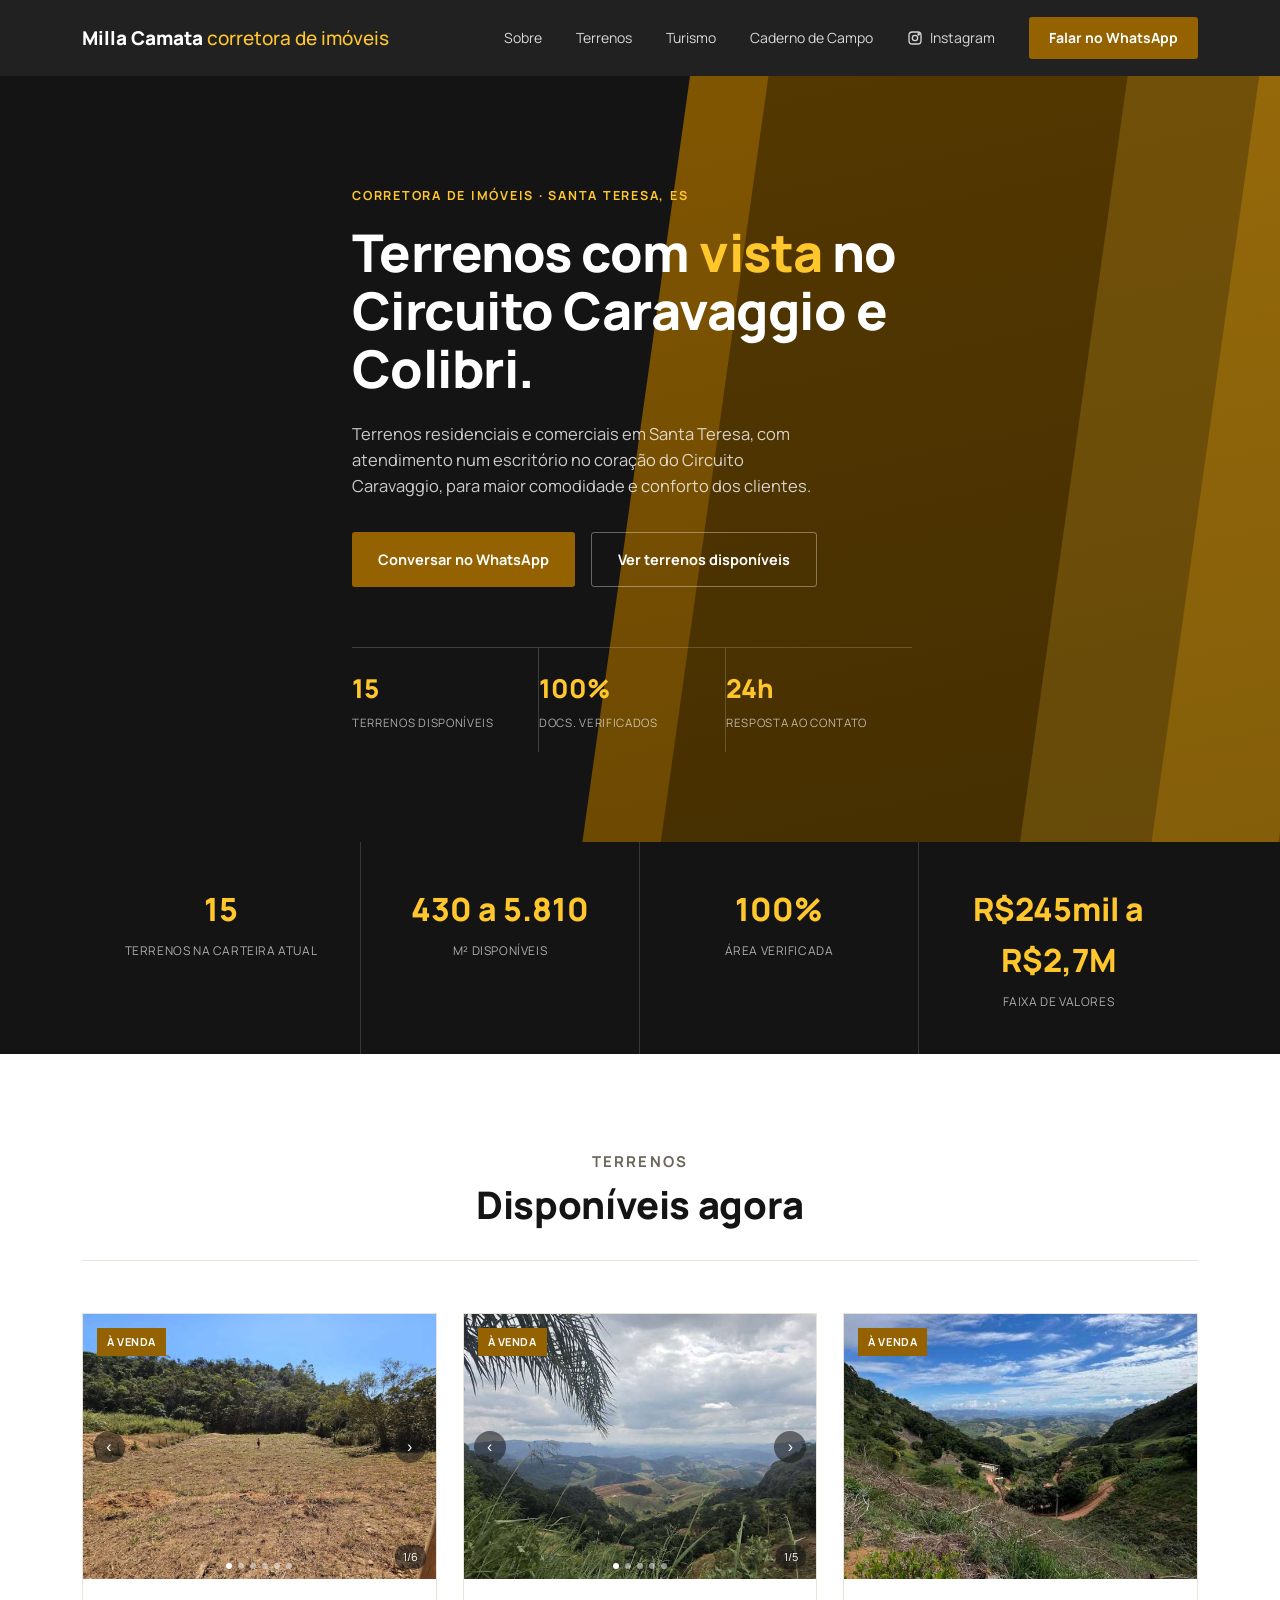
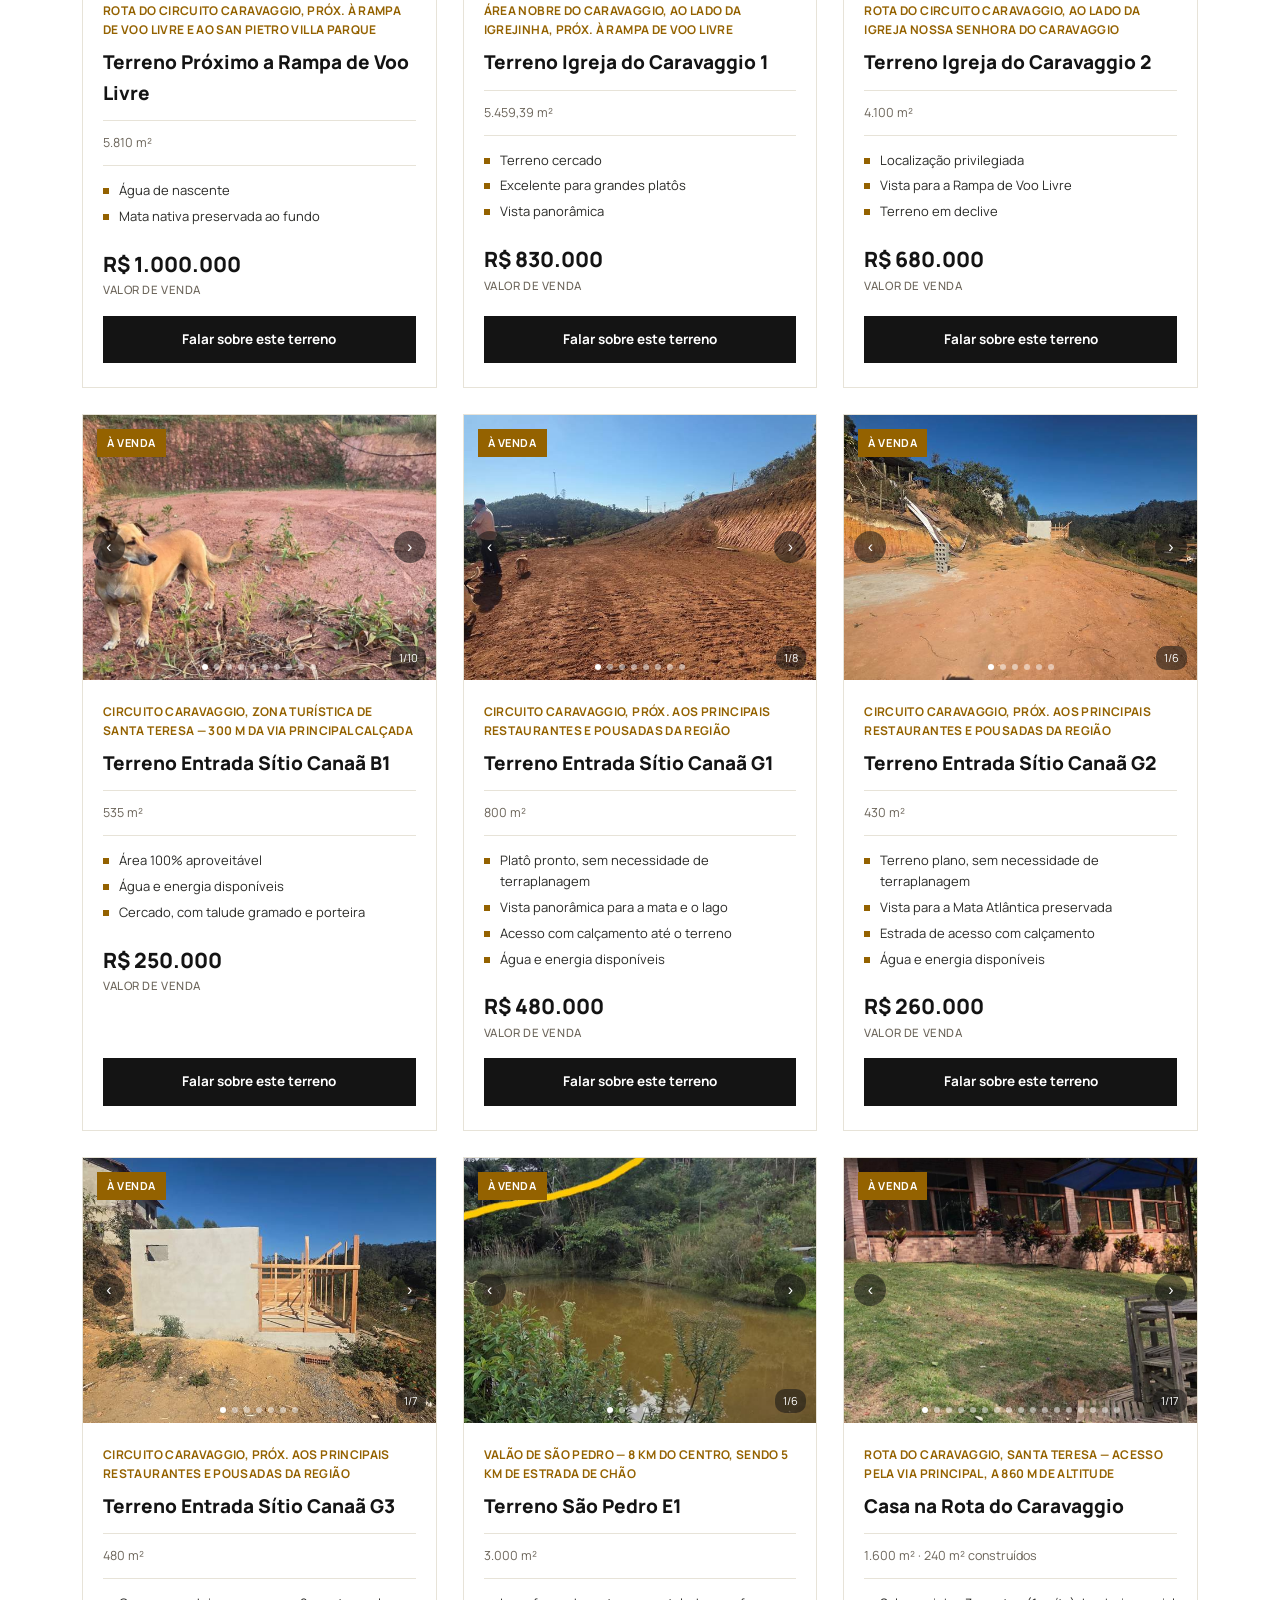
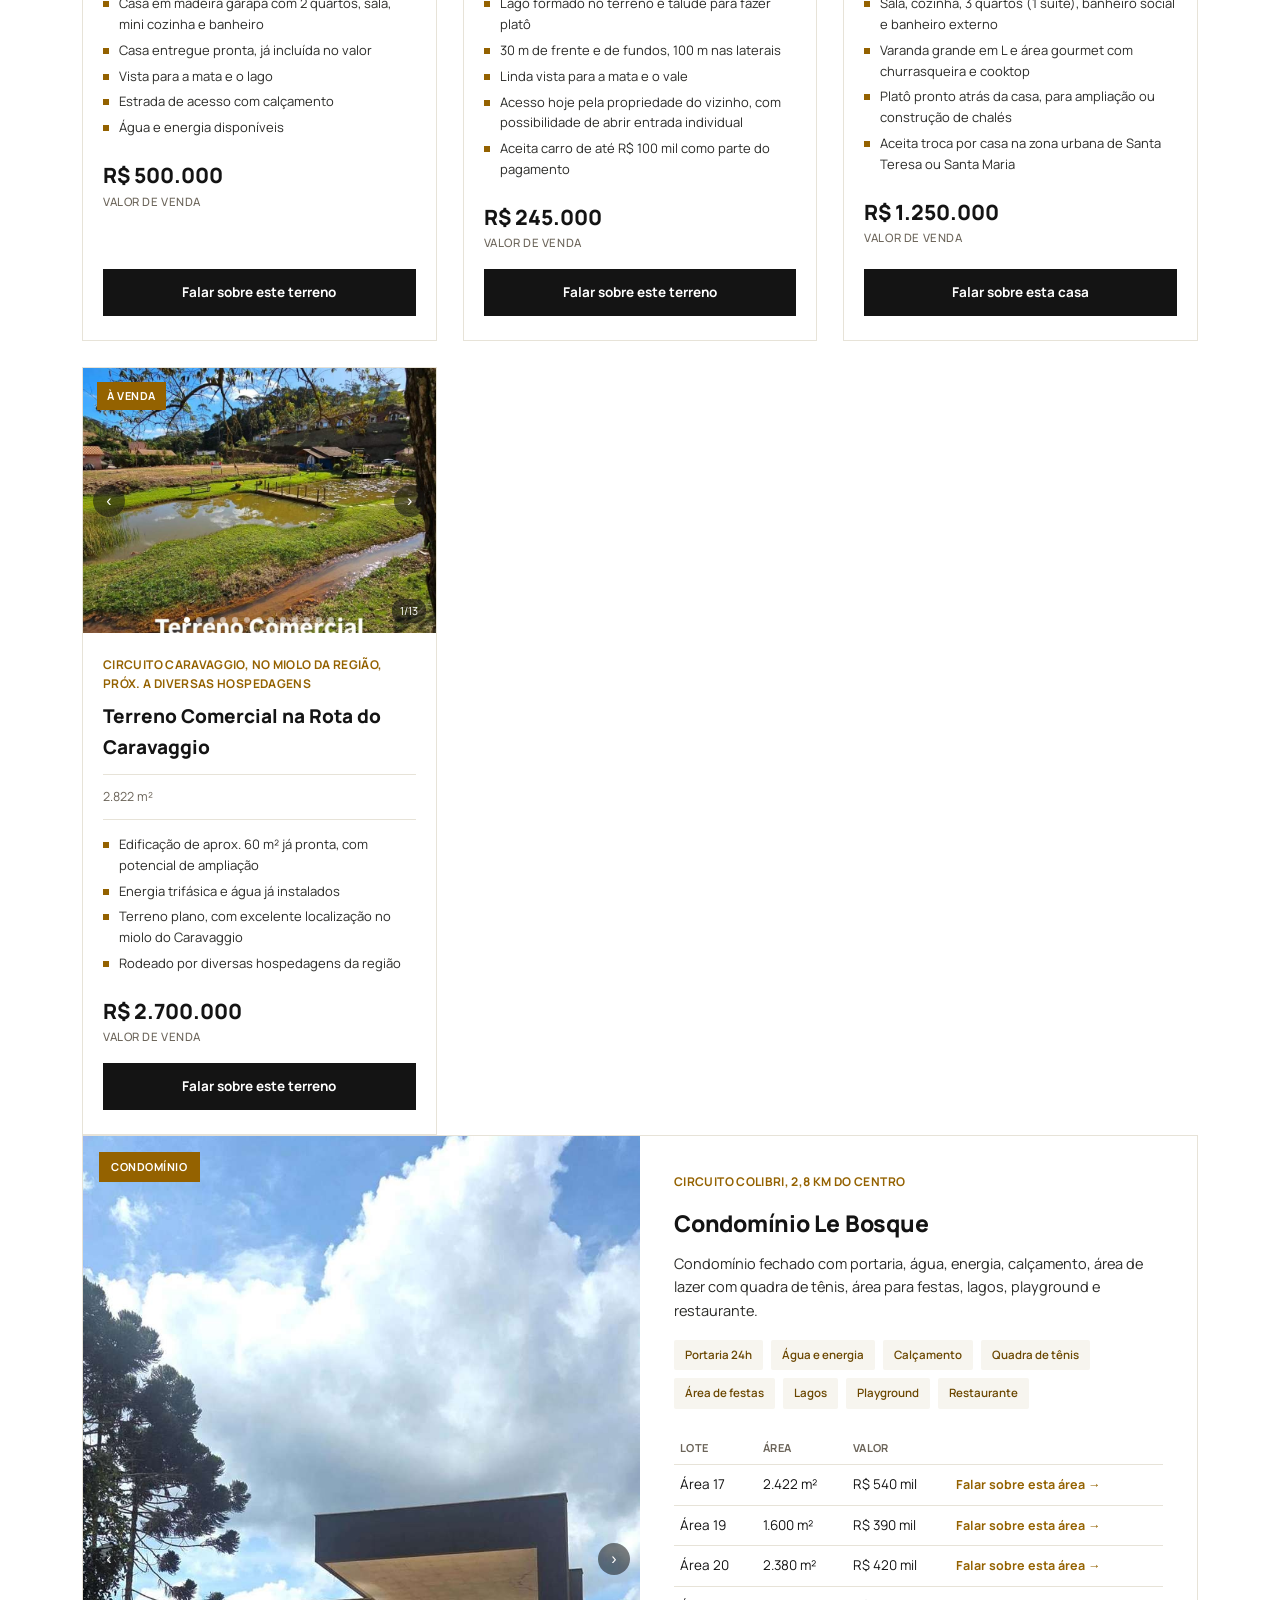
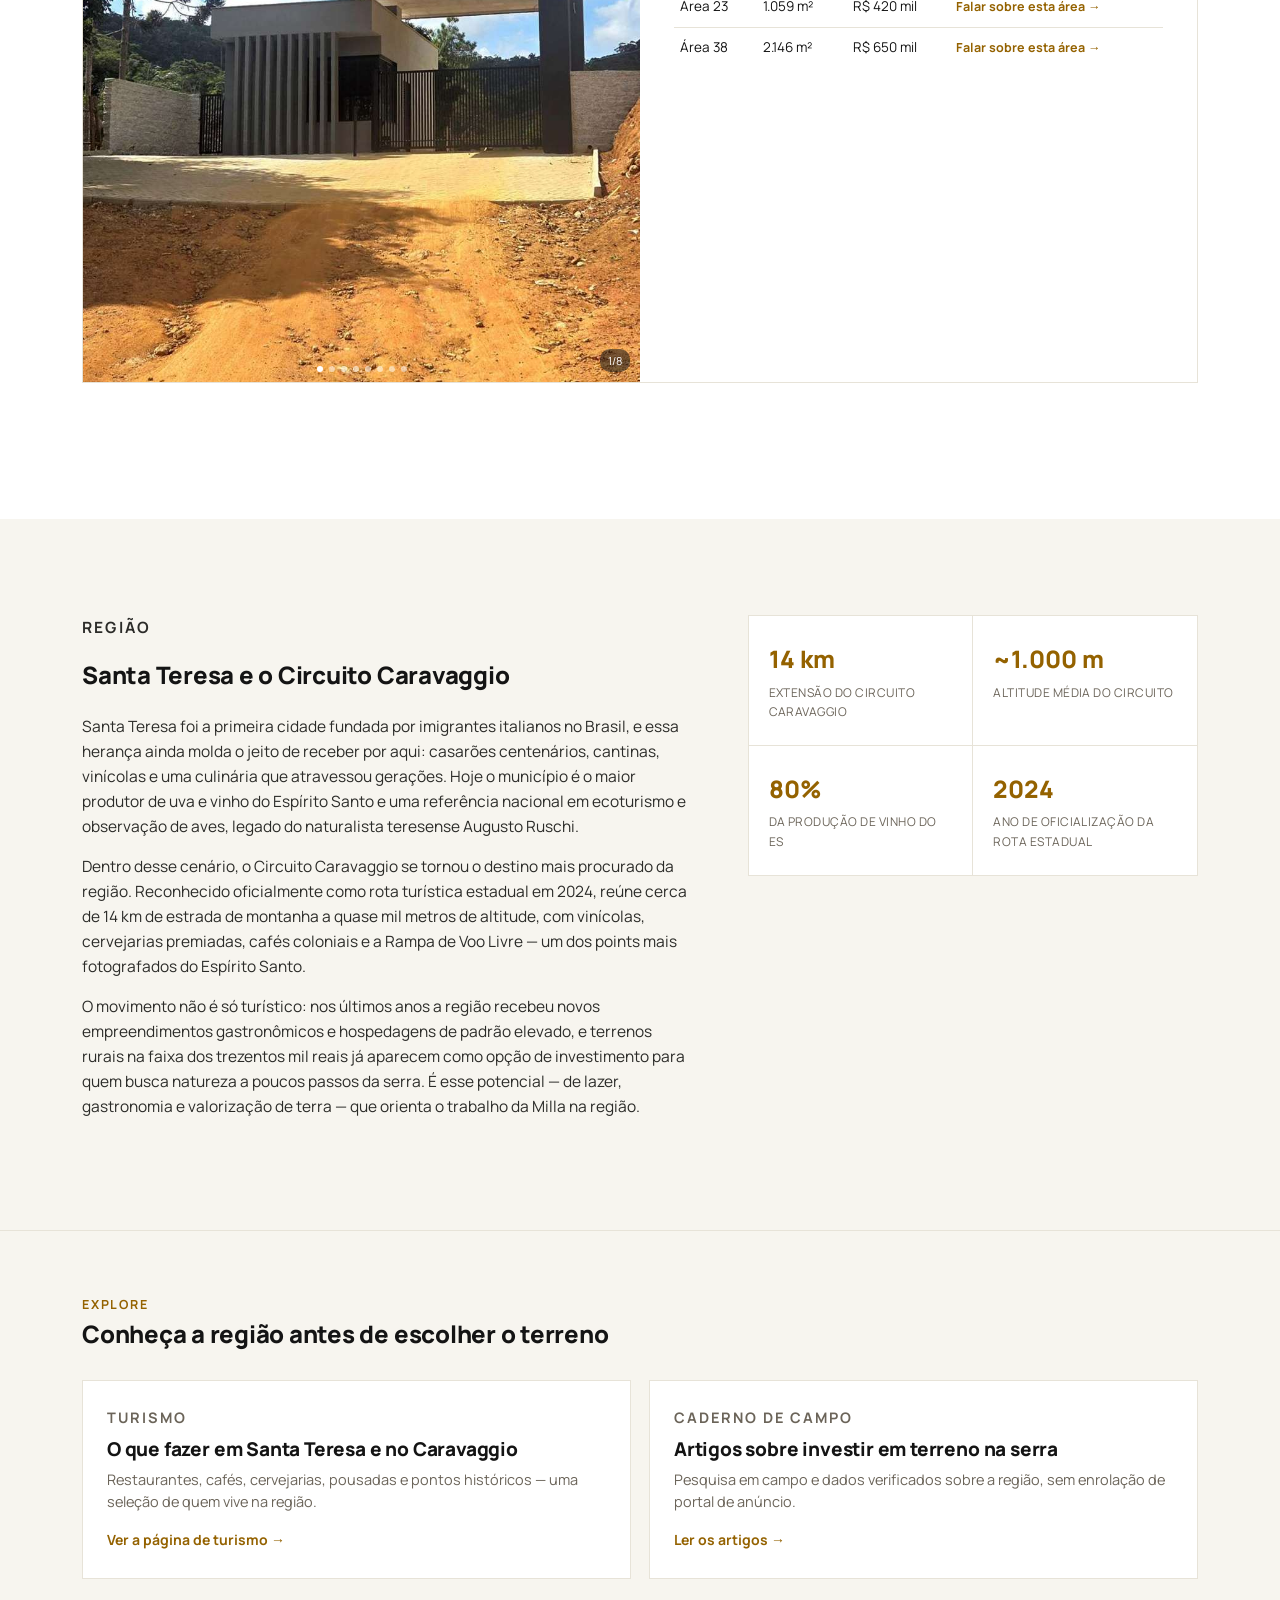
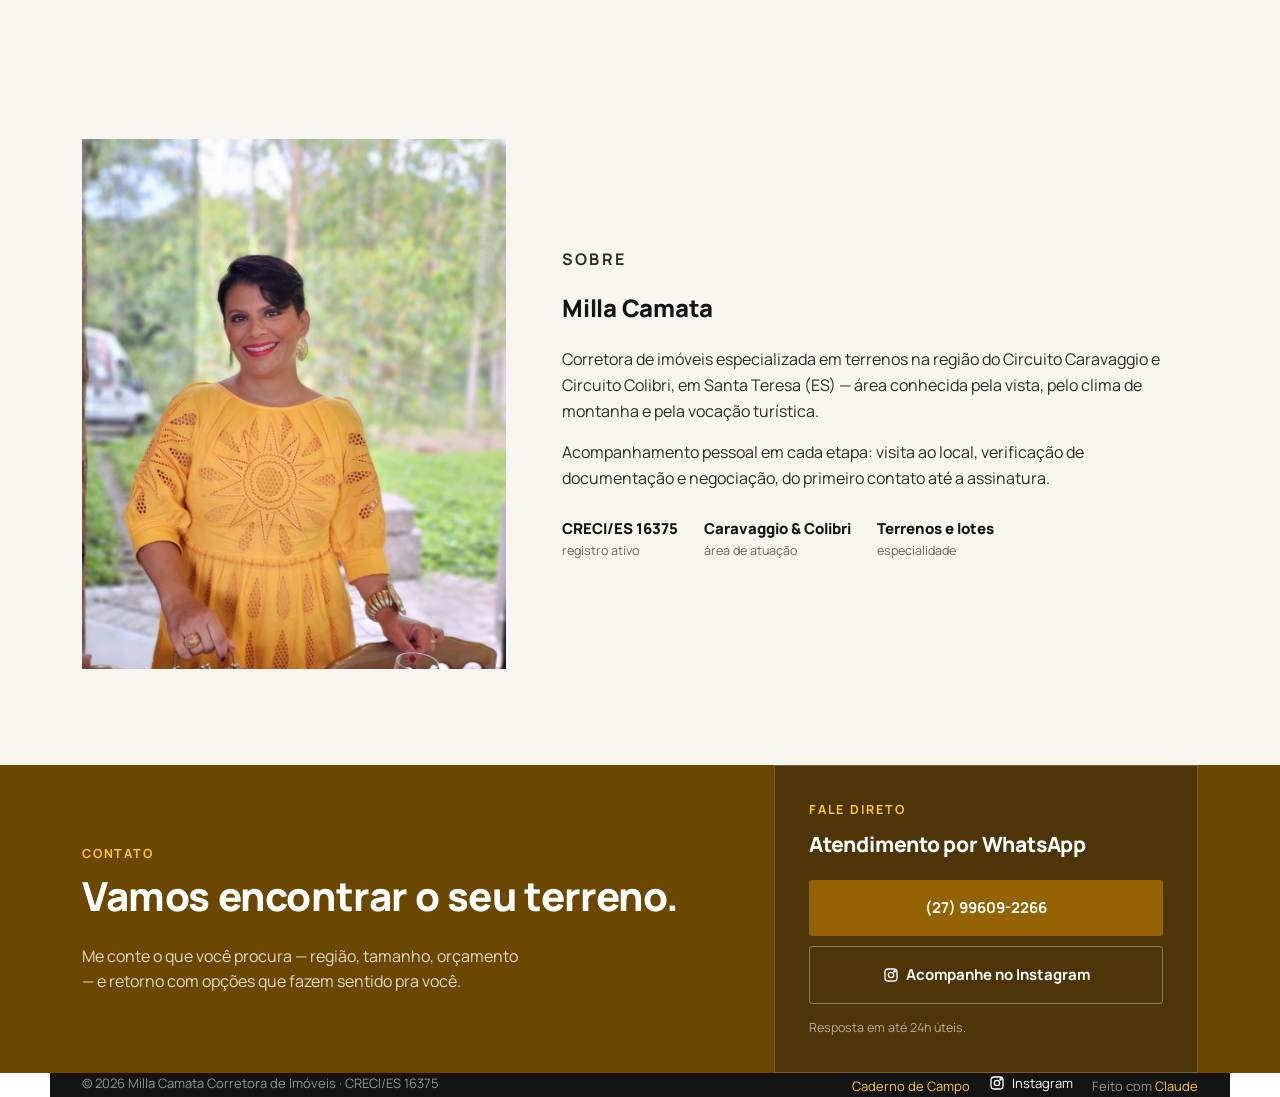
==== commit e6806aa9: "Adiciona videos aos carrosseis dos terrenos Canaa G1, G2 e G3 - videos recomprimidos e sem audio: 24" ====
--- a/index.html
+++ b/index.html
@@ -335,7 +335,7 @@
       area: "800 m²",
       valor: "R$ 480.000",
       destaques: ["Plat\u00f4 pronto, sem necessidade de terraplanagem", "Vista panor\u00e2mica para a mata e o lago", "Acesso com cal\u00e7amento at\u00e9 o terreno", "\u00c1gua e energia dispon\u00edveis"],
-      imagens: ["img/terreno-entrada-sitio-canaa-g1-1.jpg", "img/terreno-entrada-sitio-canaa-g1-2.jpg", "img/terreno-entrada-sitio-canaa-g1-3.jpg", "img/terreno-entrada-sitio-canaa-g1-4.jpg", "img/terreno-entrada-sitio-canaa-g1-5.jpg", "img/terreno-entrada-sitio-canaa-g1-6.jpg", "img/terreno-entrada-sitio-canaa-g1-7.jpg"],
+      imagens: ["img/terreno-entrada-sitio-canaa-g1-1.jpg", "img/terreno-entrada-sitio-canaa-g1-2.jpg", "img/terreno-entrada-sitio-canaa-g1-3.jpg", "img/terreno-entrada-sitio-canaa-g1-4.jpg", "img/terreno-entrada-sitio-canaa-g1-5.jpg", "img/terreno-entrada-sitio-canaa-g1-6.jpg", "img/terreno-entrada-sitio-canaa-g1-7.jpg", { video: "videos/canaa-g1.mp4", poster: "videos/canaa-g1-poster.jpg" }],
     },
     {
       tipo: "simples",
@@ -345,7 +345,7 @@
       area: "430 m²",
       valor: "R$ 260.000",
       destaques: ["Terreno plano, sem necessidade de terraplanagem", "Vista para a Mata Atlântica preservada", "Estrada de acesso com calçamento", "Água e energia disponíveis"],
-      imagens: ["img/terreno-entrada-sitio-canaa-g2-1.jpg", "img/terreno-entrada-sitio-canaa-g2-2.jpg", "img/terreno-entrada-sitio-canaa-g2-3.jpg", "img/terreno-entrada-sitio-canaa-g2-4.jpg", "img/terreno-entrada-sitio-canaa-g2-5.jpg"],
+      imagens: ["img/terreno-entrada-sitio-canaa-g2-1.jpg", "img/terreno-entrada-sitio-canaa-g2-2.jpg", "img/terreno-entrada-sitio-canaa-g2-3.jpg", "img/terreno-entrada-sitio-canaa-g2-4.jpg", "img/terreno-entrada-sitio-canaa-g2-5.jpg", { video: "videos/canaa-g2.mp4", poster: "videos/canaa-g2-poster.jpg" }],
     },
     {
       tipo: "simples",
@@ -355,7 +355,7 @@
       area: "480 m²",
       valor: "R$ 500.000",
       destaques: ["Casa em madeira garapa com 2 quartos, sala, mini cozinha e banheiro", "Casa entregue pronta, já incluída no valor", "Vista para a mata e o lago", "Estrada de acesso com calçamento", "Água e energia disponíveis"],
-      imagens: ["img/terreno-entrada-sitio-canaa-g3-1.jpg", "img/terreno-entrada-sitio-canaa-g3-2.jpg", "img/terreno-entrada-sitio-canaa-g3-3.jpg", "img/terreno-entrada-sitio-canaa-g3-4.jpg", "img/terreno-entrada-sitio-canaa-g3-5.jpg", "img/terreno-entrada-sitio-canaa-g3-6.jpg"],
+      imagens: ["img/terreno-entrada-sitio-canaa-g3-1.jpg", "img/terreno-entrada-sitio-canaa-g3-2.jpg", "img/terreno-entrada-sitio-canaa-g3-3.jpg", "img/terreno-entrada-sitio-canaa-g3-4.jpg", "img/terreno-entrada-sitio-canaa-g3-5.jpg", "img/terreno-entrada-sitio-canaa-g3-6.jpg", { video: "videos/canaa-g3.mp4", poster: "videos/canaa-g3-poster.jpg" }],
     },
     {
       tipo: "simples",
--- a/style.css
+++ b/style.css
@@ -164,8 +164,15 @@
   /* CARROSSEL DE FOTOS */
   .carousel{position:relative;width:100%;height:100%;overflow:hidden;cursor:pointer;}
   .carousel-track{display:flex;width:100%;height:100%;transition:transform .35s ease;}
-  .carousel-track img{width:100%;height:100%;object-fit:cover;flex:0 0 100%;}
-  .carousel-track .video-slide{position:relative;width:100%;height:100%;flex:0 0 100%;}
+  /* min-width:0 e font-size:0 sao obrigatorios: os slides 2+ nascem SEM src e,
+     nesse estado, o navegador renderiza o texto do alt como conteudo da img.
+     Como item de flex ela tem min-width:auto e nao encolhe abaixo desse texto,
+     e o `1fr` do .property-grid (que e minmax(auto,1fr)) respeita esse minimo —
+     o resultado eram colunas de larguras totalmente diferentes. O font-size:0
+     zera o texto sem remover o atributo, entao leitor de tela e buscador
+     continuam lendo o alt normalmente. */
+  .carousel-track img{width:100%;height:100%;object-fit:cover;flex:0 0 100%;min-width:0;font-size:0;}
+  .carousel-track .video-slide{position:relative;width:100%;height:100%;flex:0 0 100%;min-width:0;}
   .carousel-track .video-slide video{width:100%;height:100%;object-fit:cover;display:block;}
   .video-badge{position:absolute;top:14px;right:14px;background:rgba(20,20,20,0.62);color:var(--white);font-size:11px;font-weight:600;padding:5px 9px;border-radius:12px;z-index:3;display:flex;align-items:center;gap:4px;letter-spacing:0.02em;}
   .carousel-arrow{
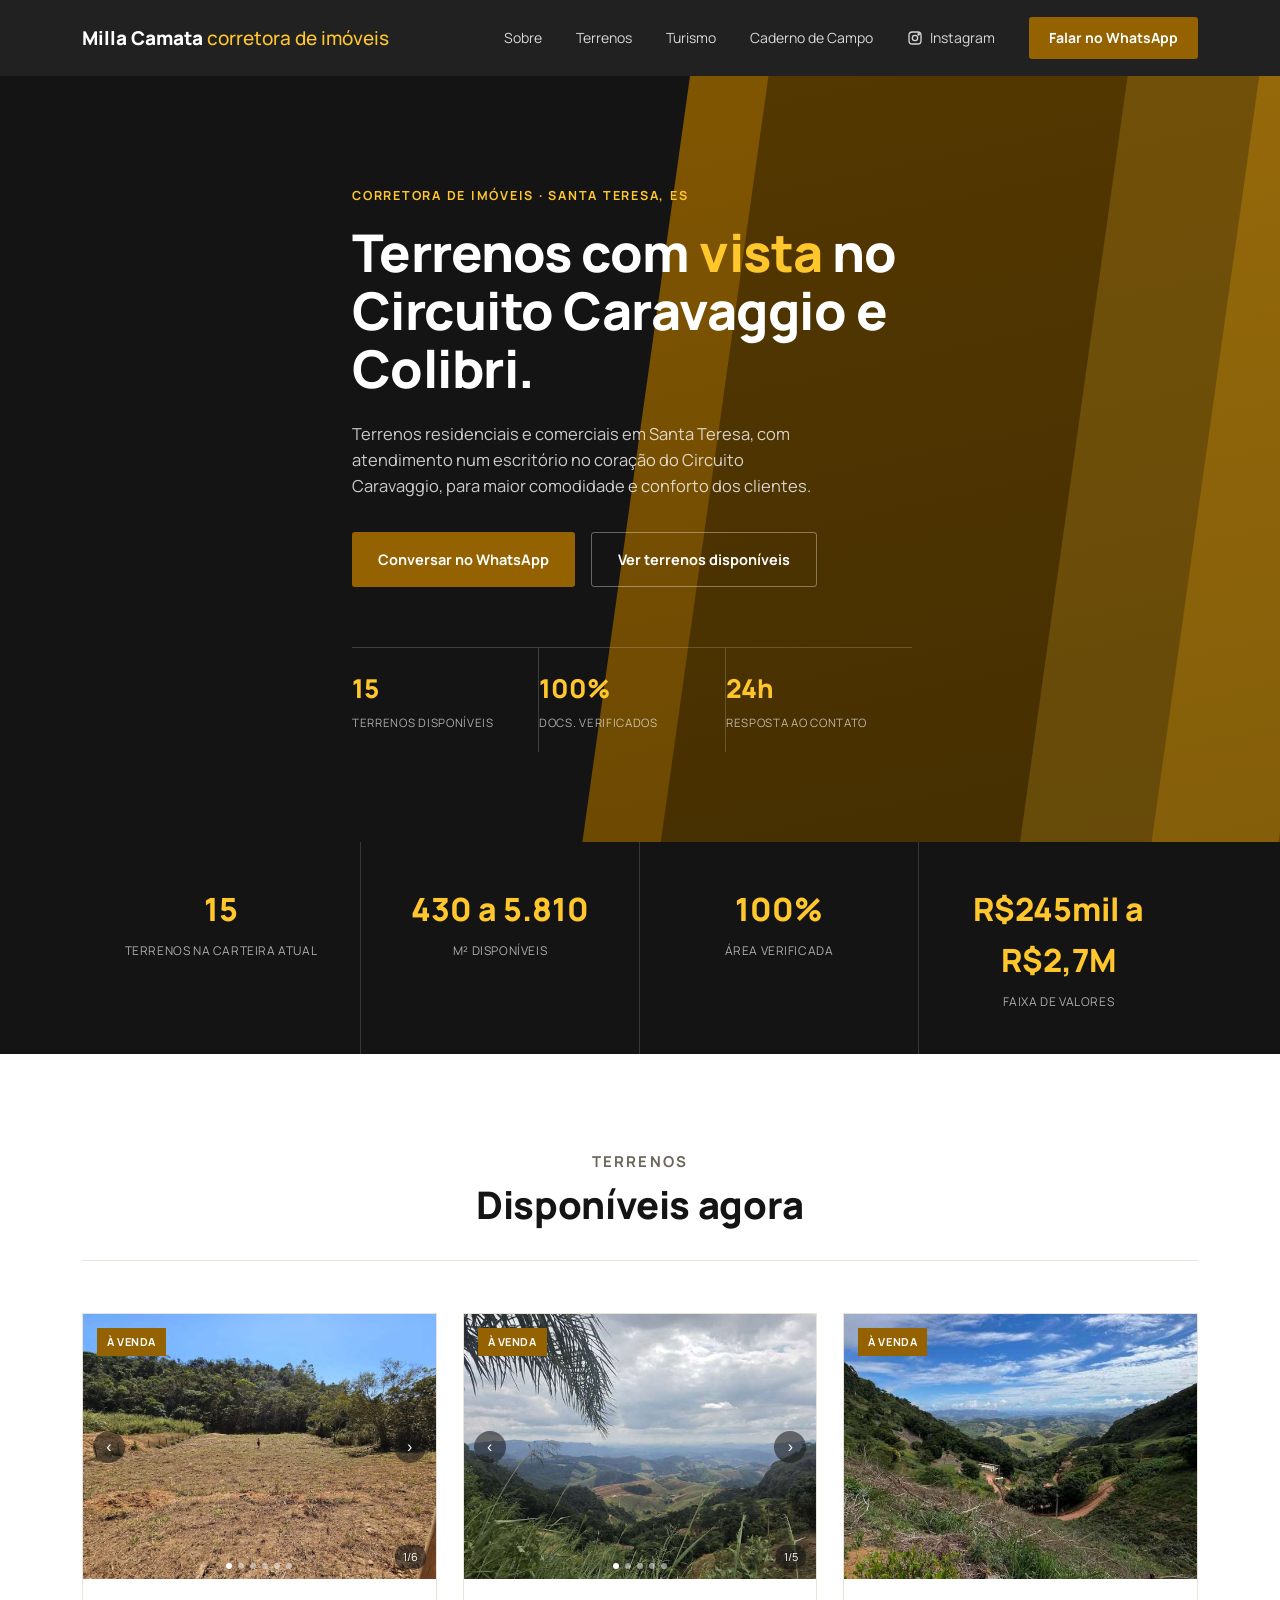
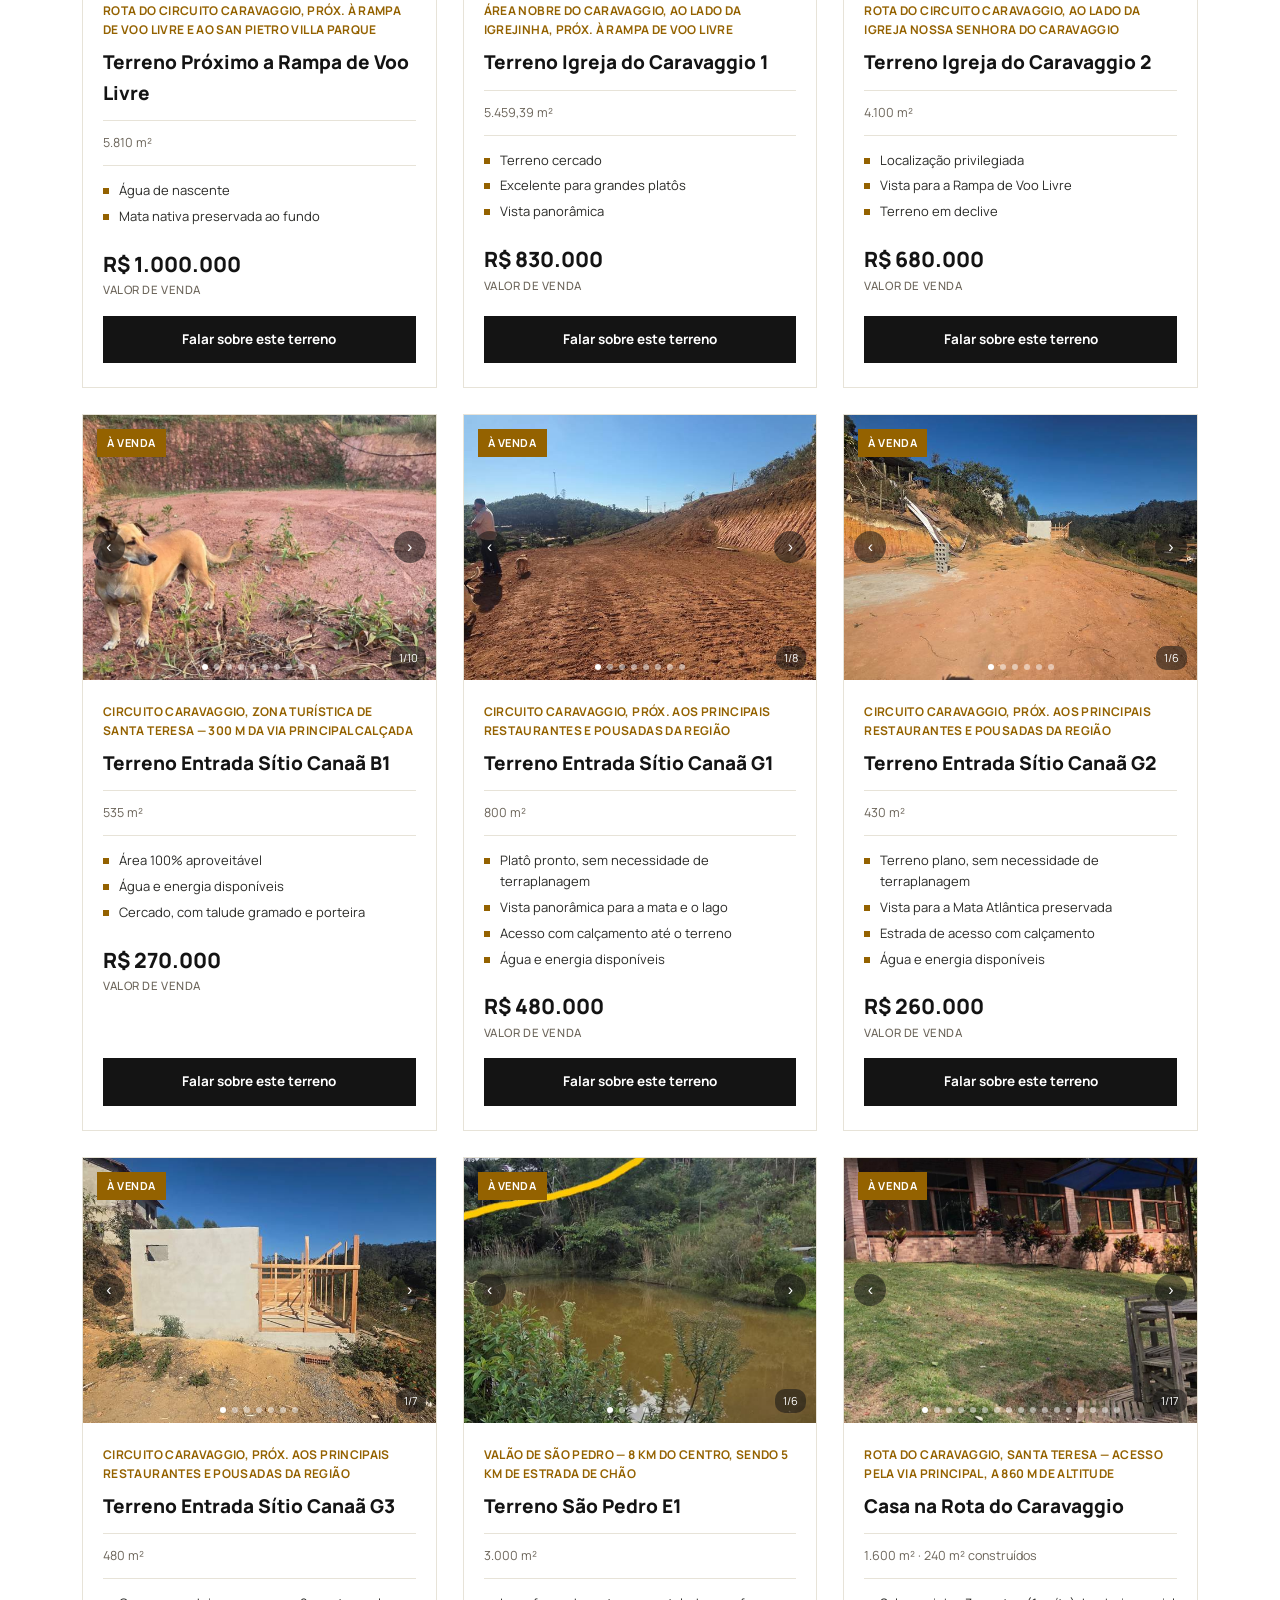
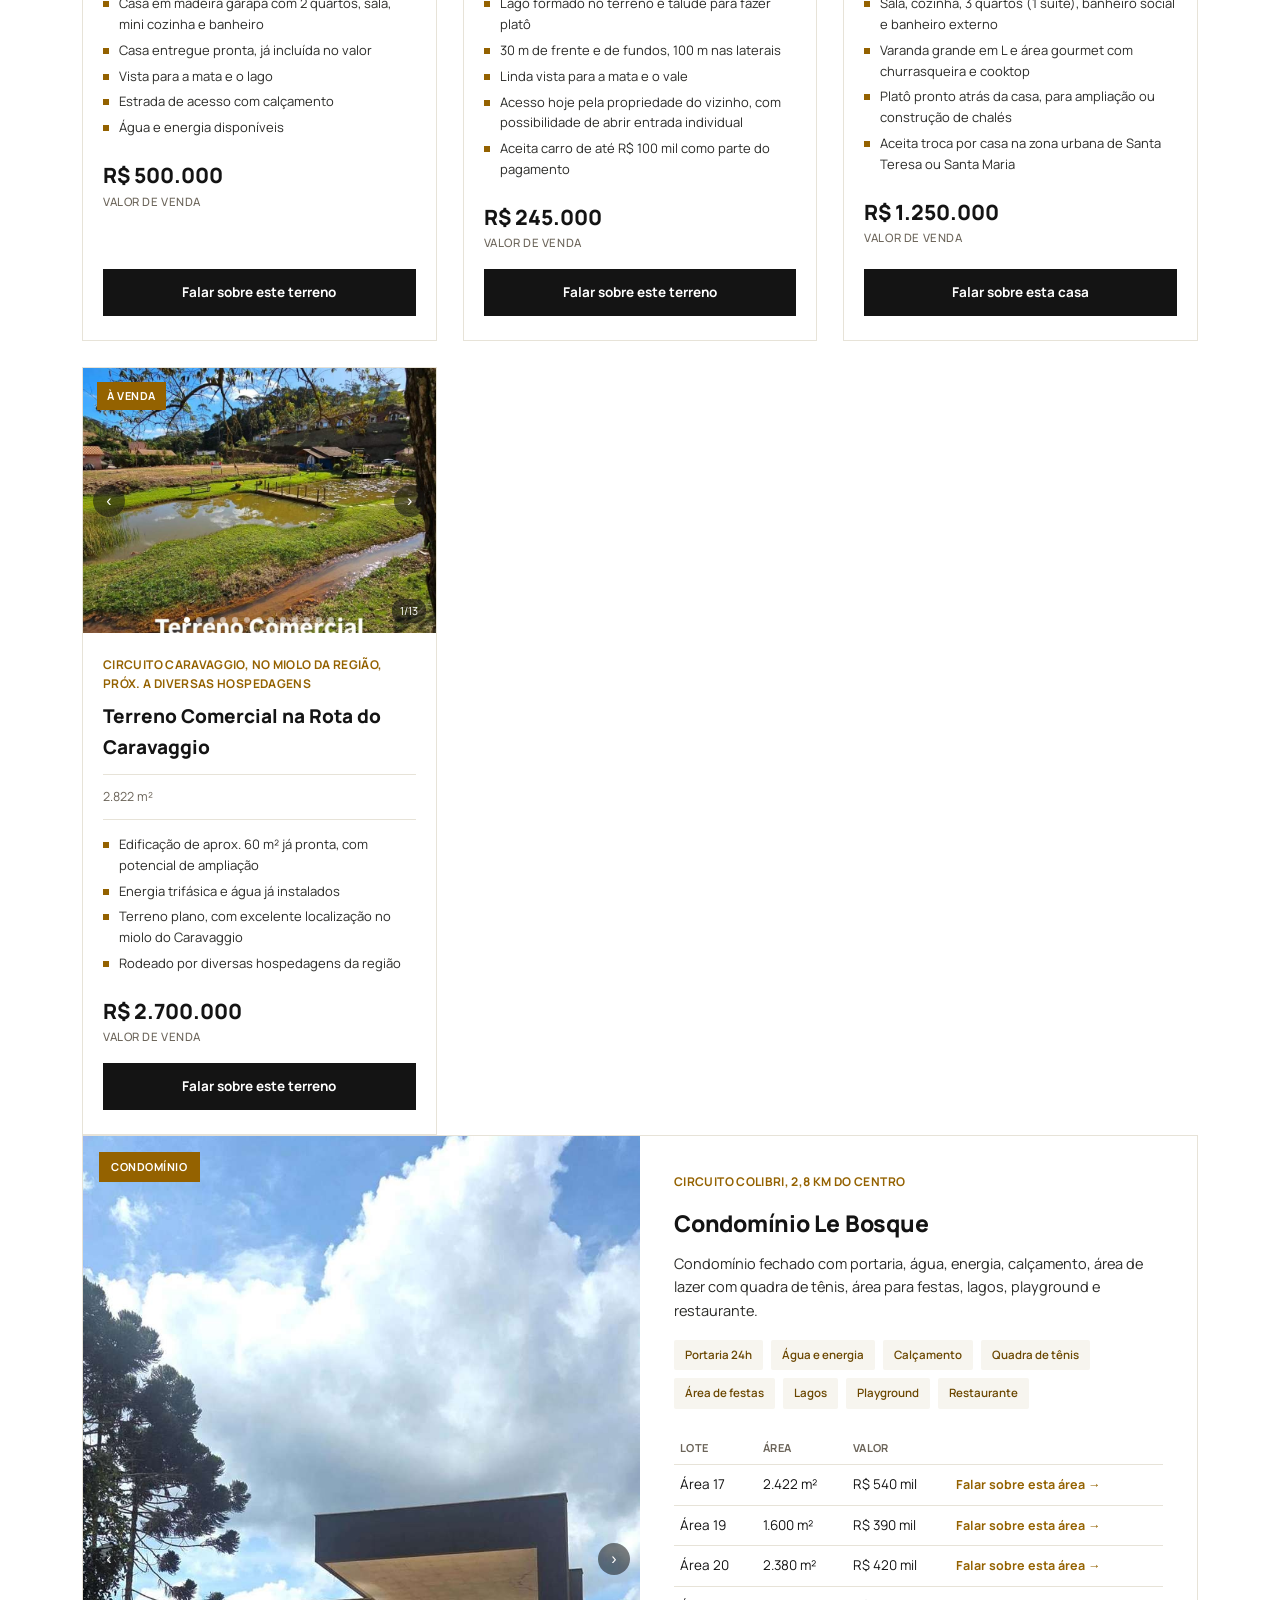
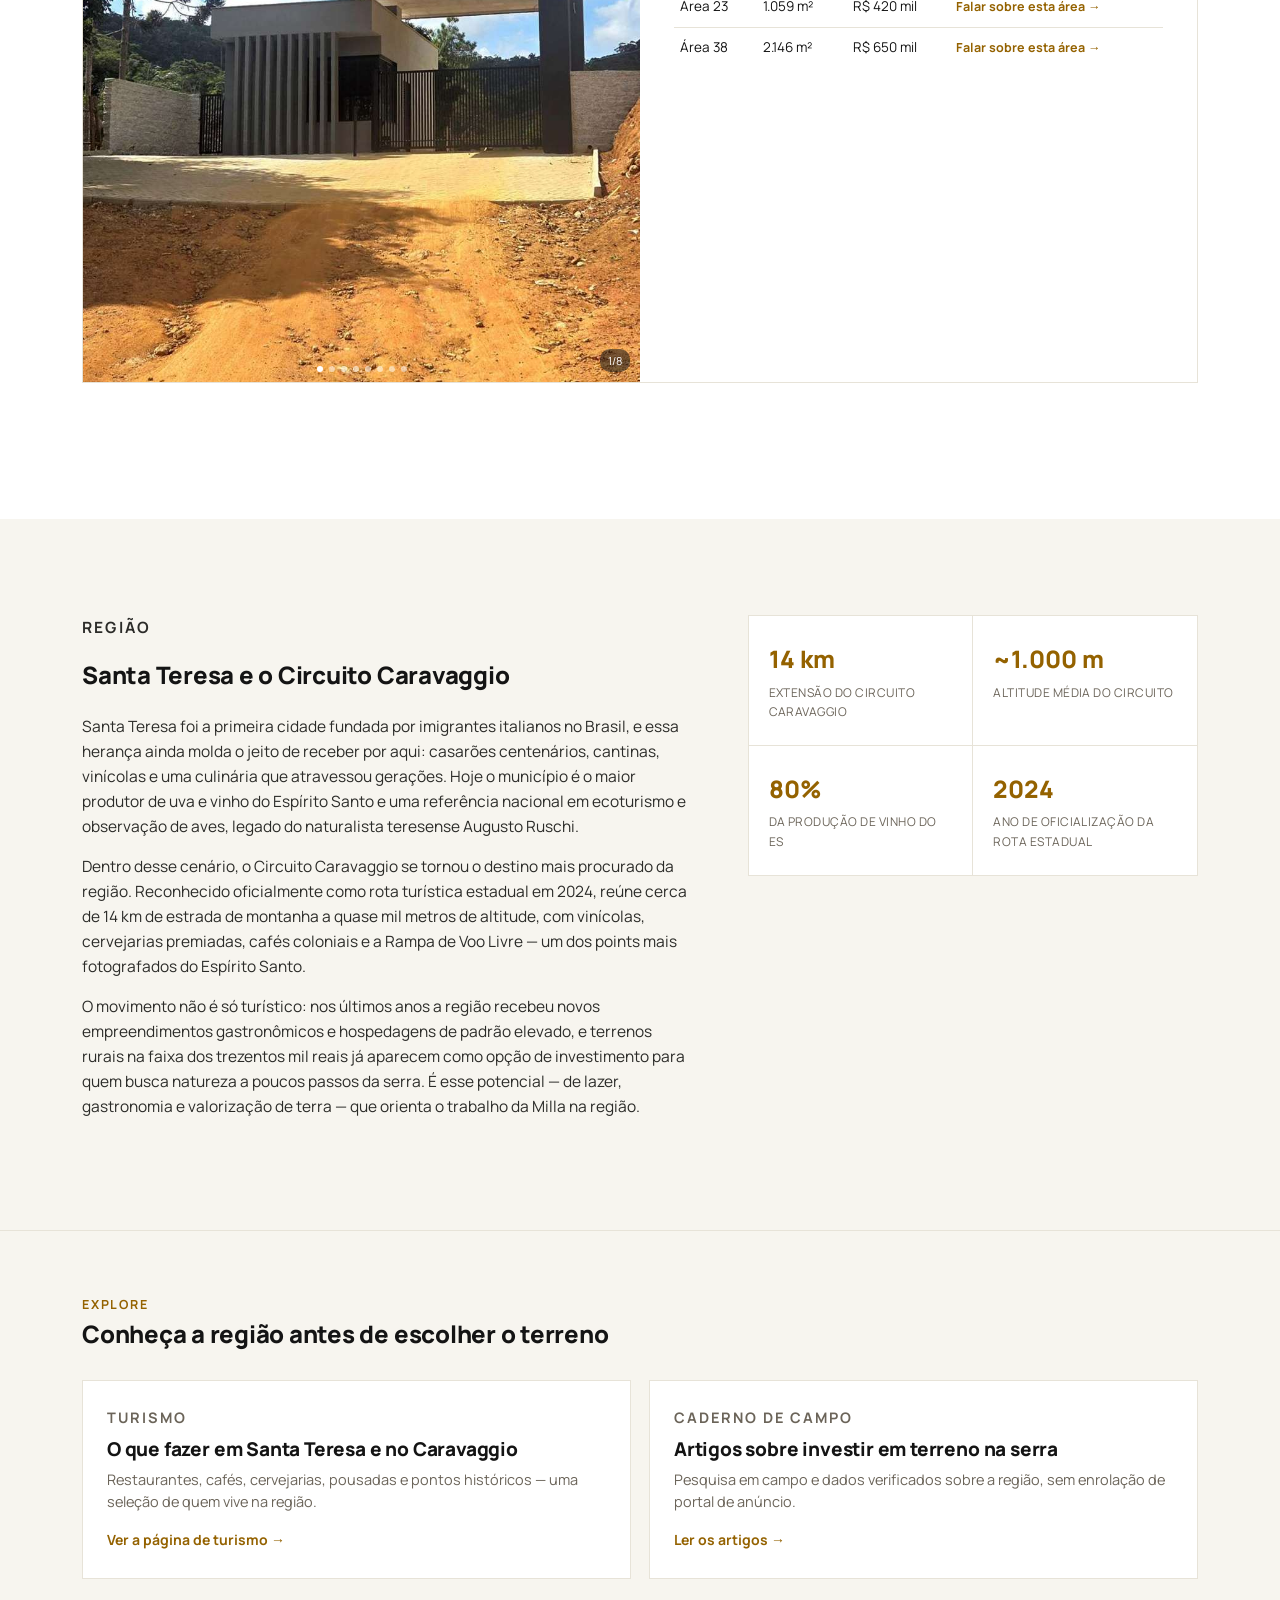
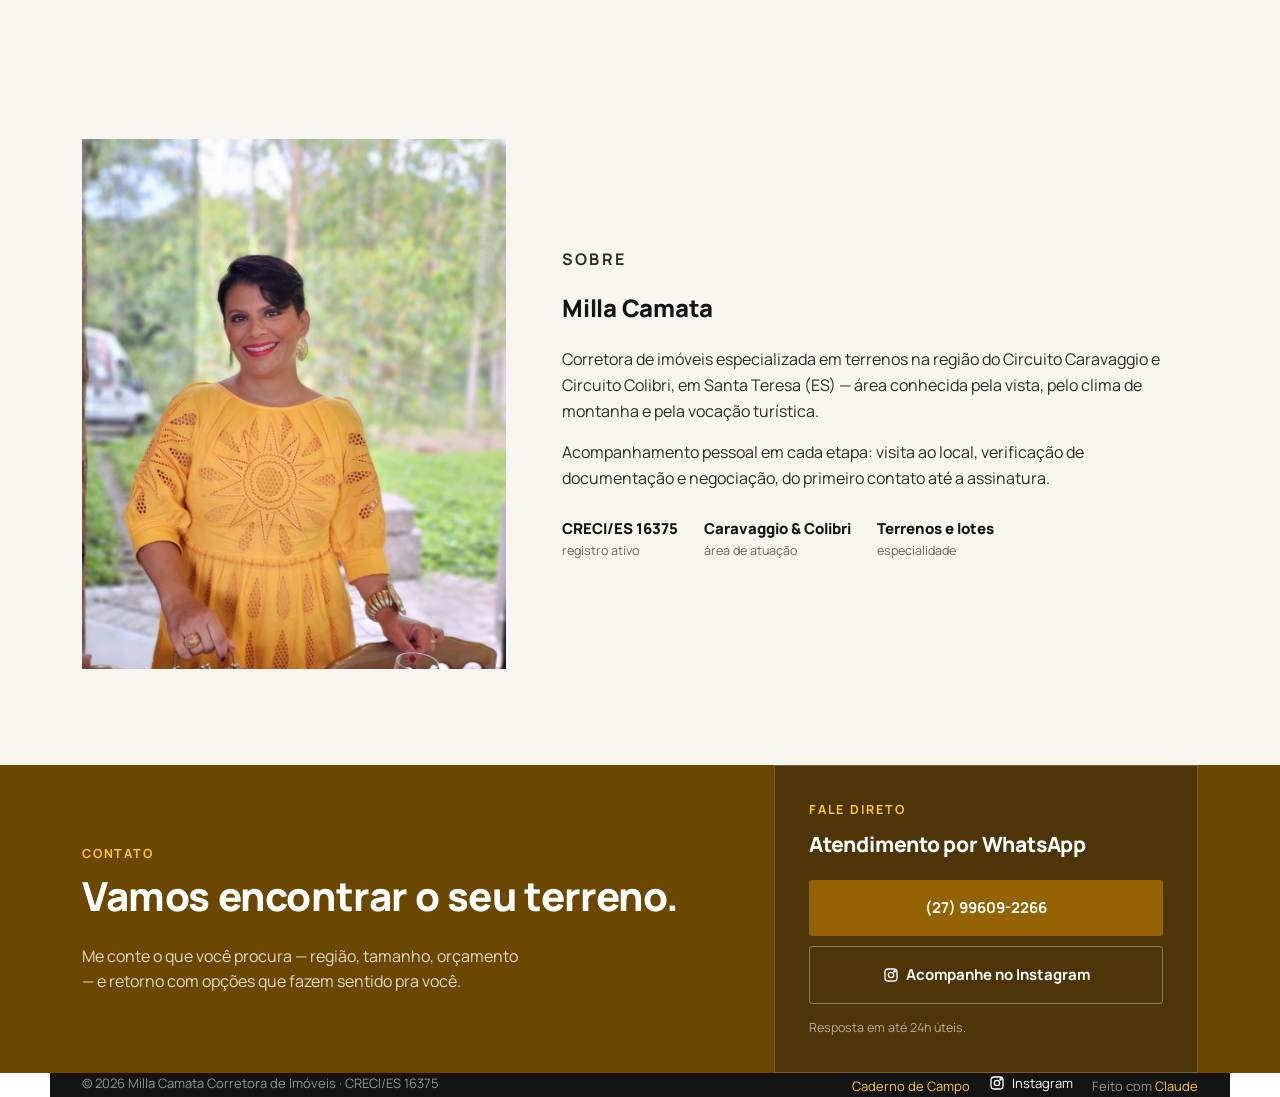
==== commit abae3ea5: "Atualiza preco do Terreno Entrada Sitio Canaa B1 para R$ 270.000" ====
--- a/index.html
+++ b/index.html
@@ -323,7 +323,7 @@
       nome: "Terreno Entrada Sítio Canaã B1",
       local: "Circuito Caravaggio, zona turística de Santa Teresa — 300 m da via principal calçada",
       area: "535 m²",
-      valor: "R$ 250.000",
+      valor: "R$ 270.000",
       destaques: ["Área 100% aproveitável", "Água e energia disponíveis", "Cercado, com talude gramado e porteira"],
       imagens: ["img/terreno-entrada-sitio-canaa-b1-6.jpg", { video: "videos/sitio-canaa.mp4", poster: "videos/sitio-canaa-poster.jpg" }, "img/terreno-entrada-sitio-canaa-b1-1.jpg", "img/terreno-entrada-sitio-canaa-b1-2.jpg", "img/terreno-entrada-sitio-canaa-b1-3.jpg", "img/terreno-entrada-sitio-canaa-b1-4.jpg", "img/terreno-entrada-sitio-canaa-b1-5.jpg", "img/terreno-entrada-sitio-canaa-b1-7.jpg", "img/terreno-entrada-sitio-canaa-b1-8.jpg", "img/terreno-entrada-sitio-canaa-b1-9.jpg"]
     },
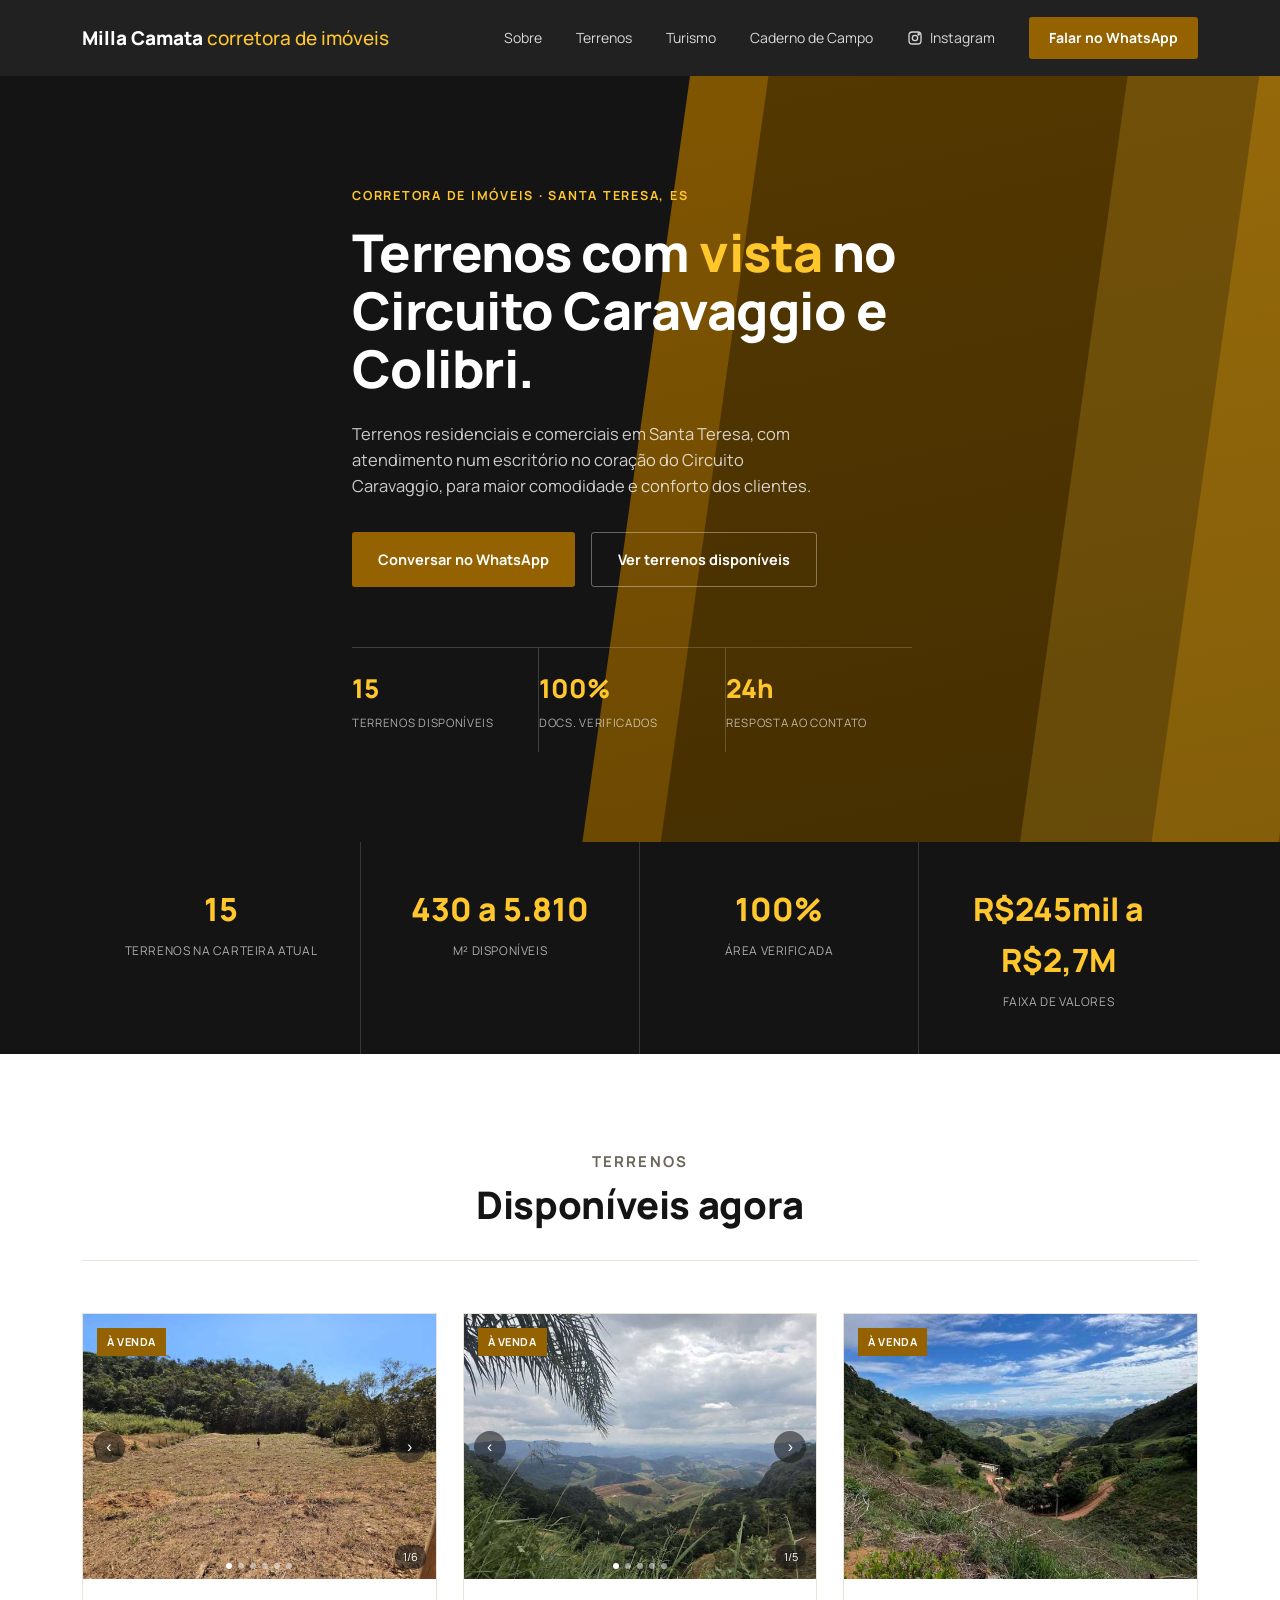
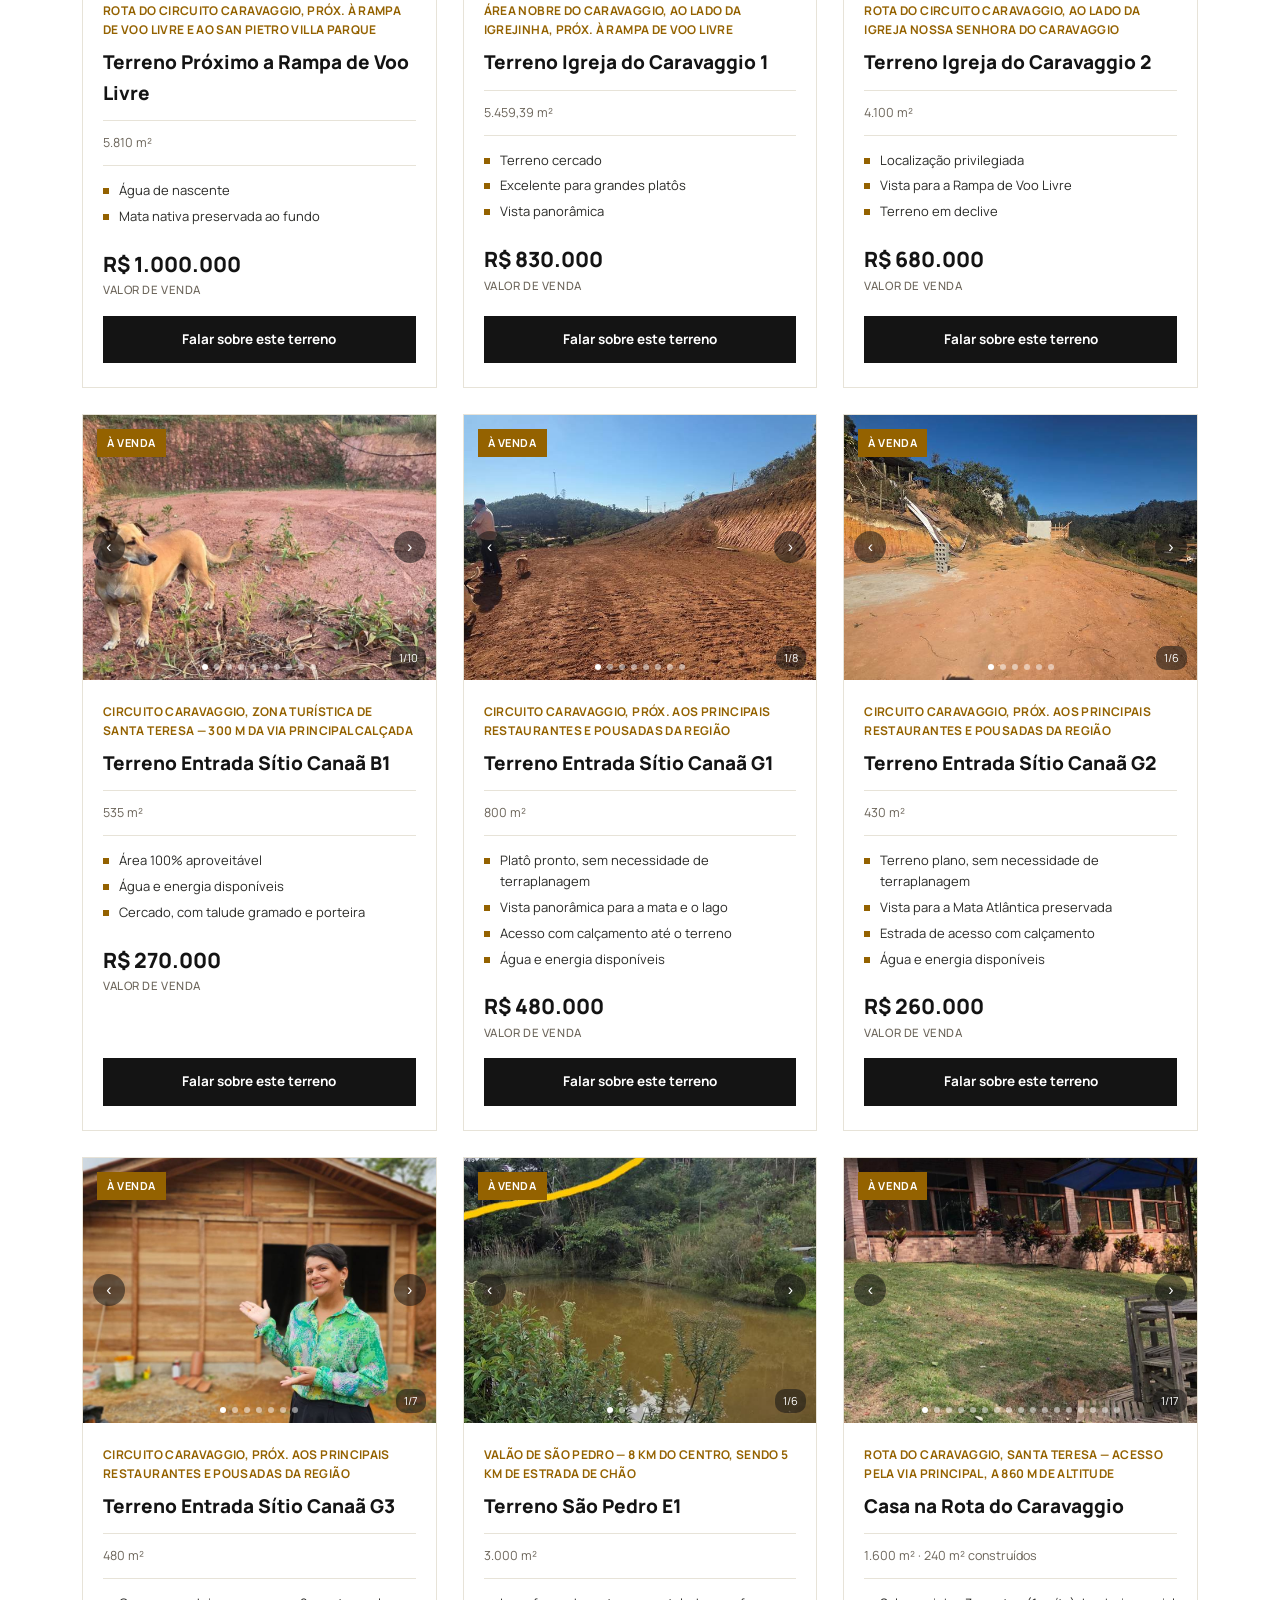
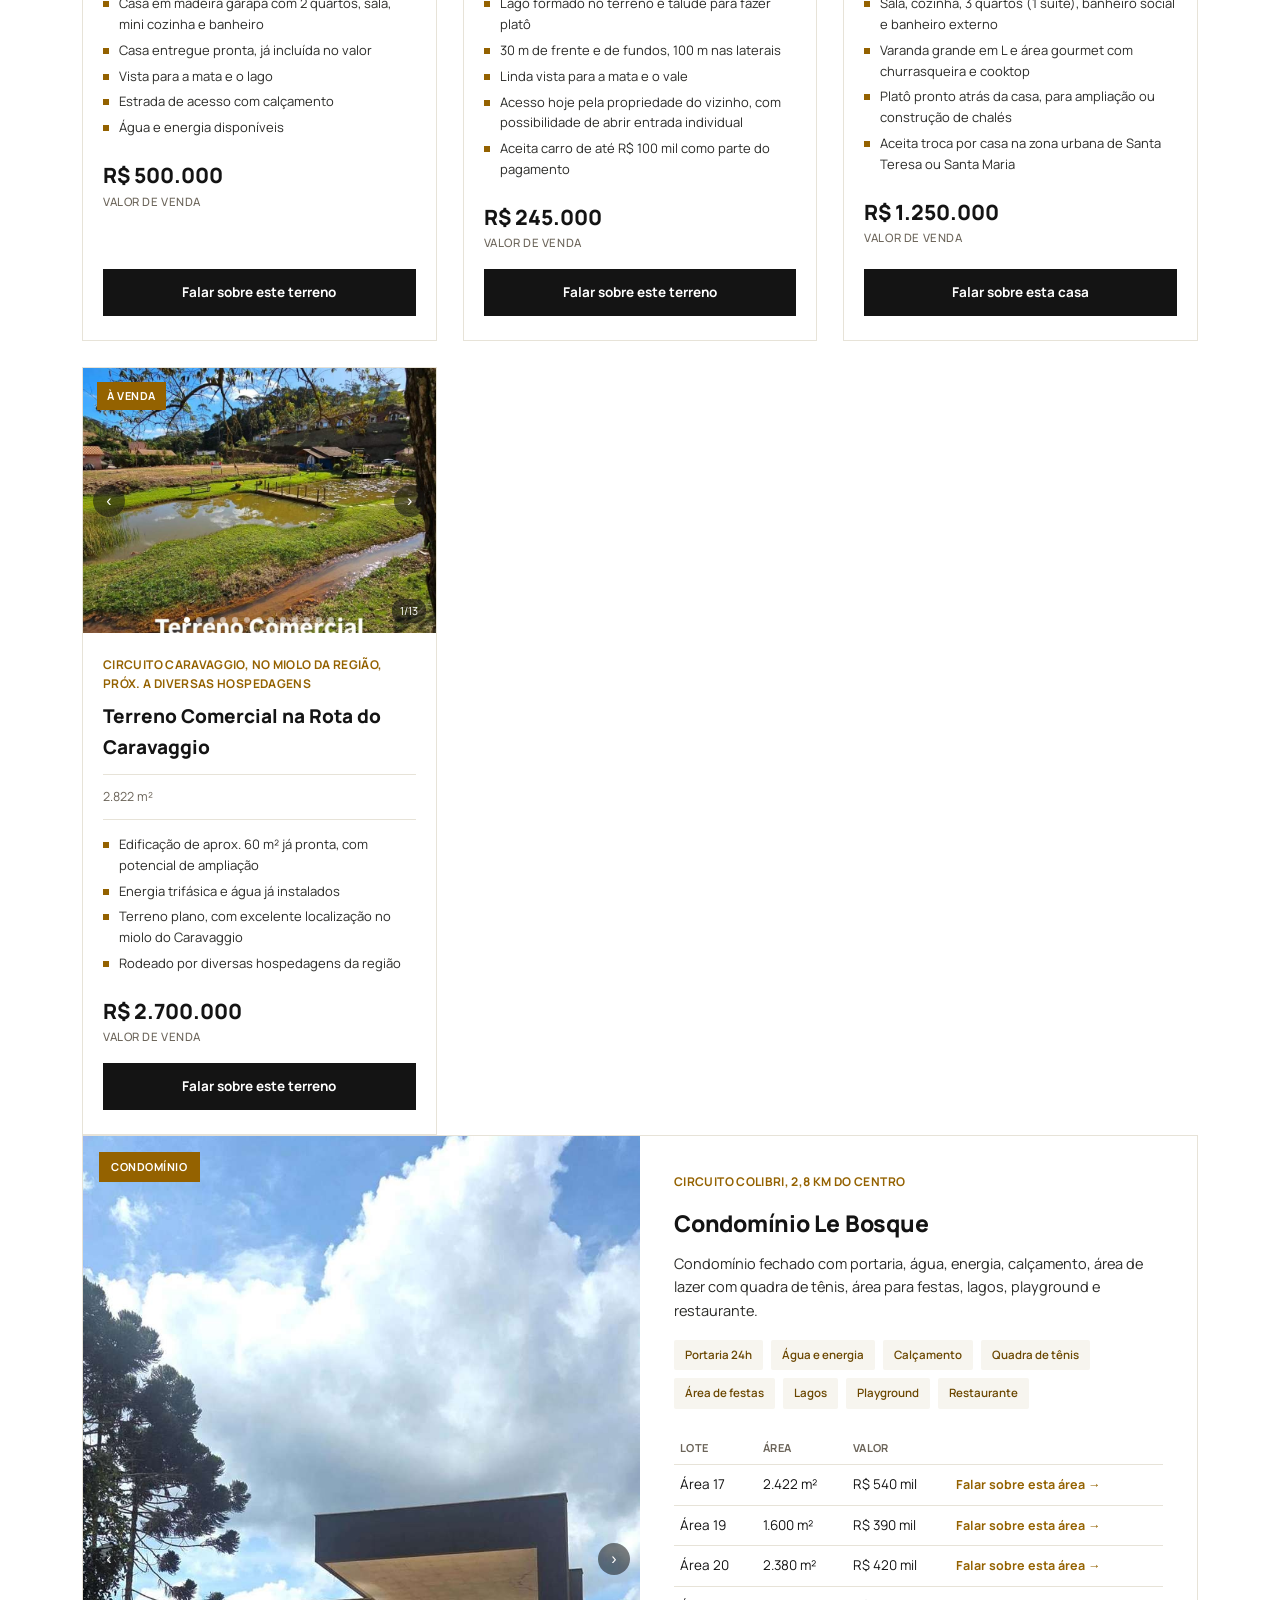
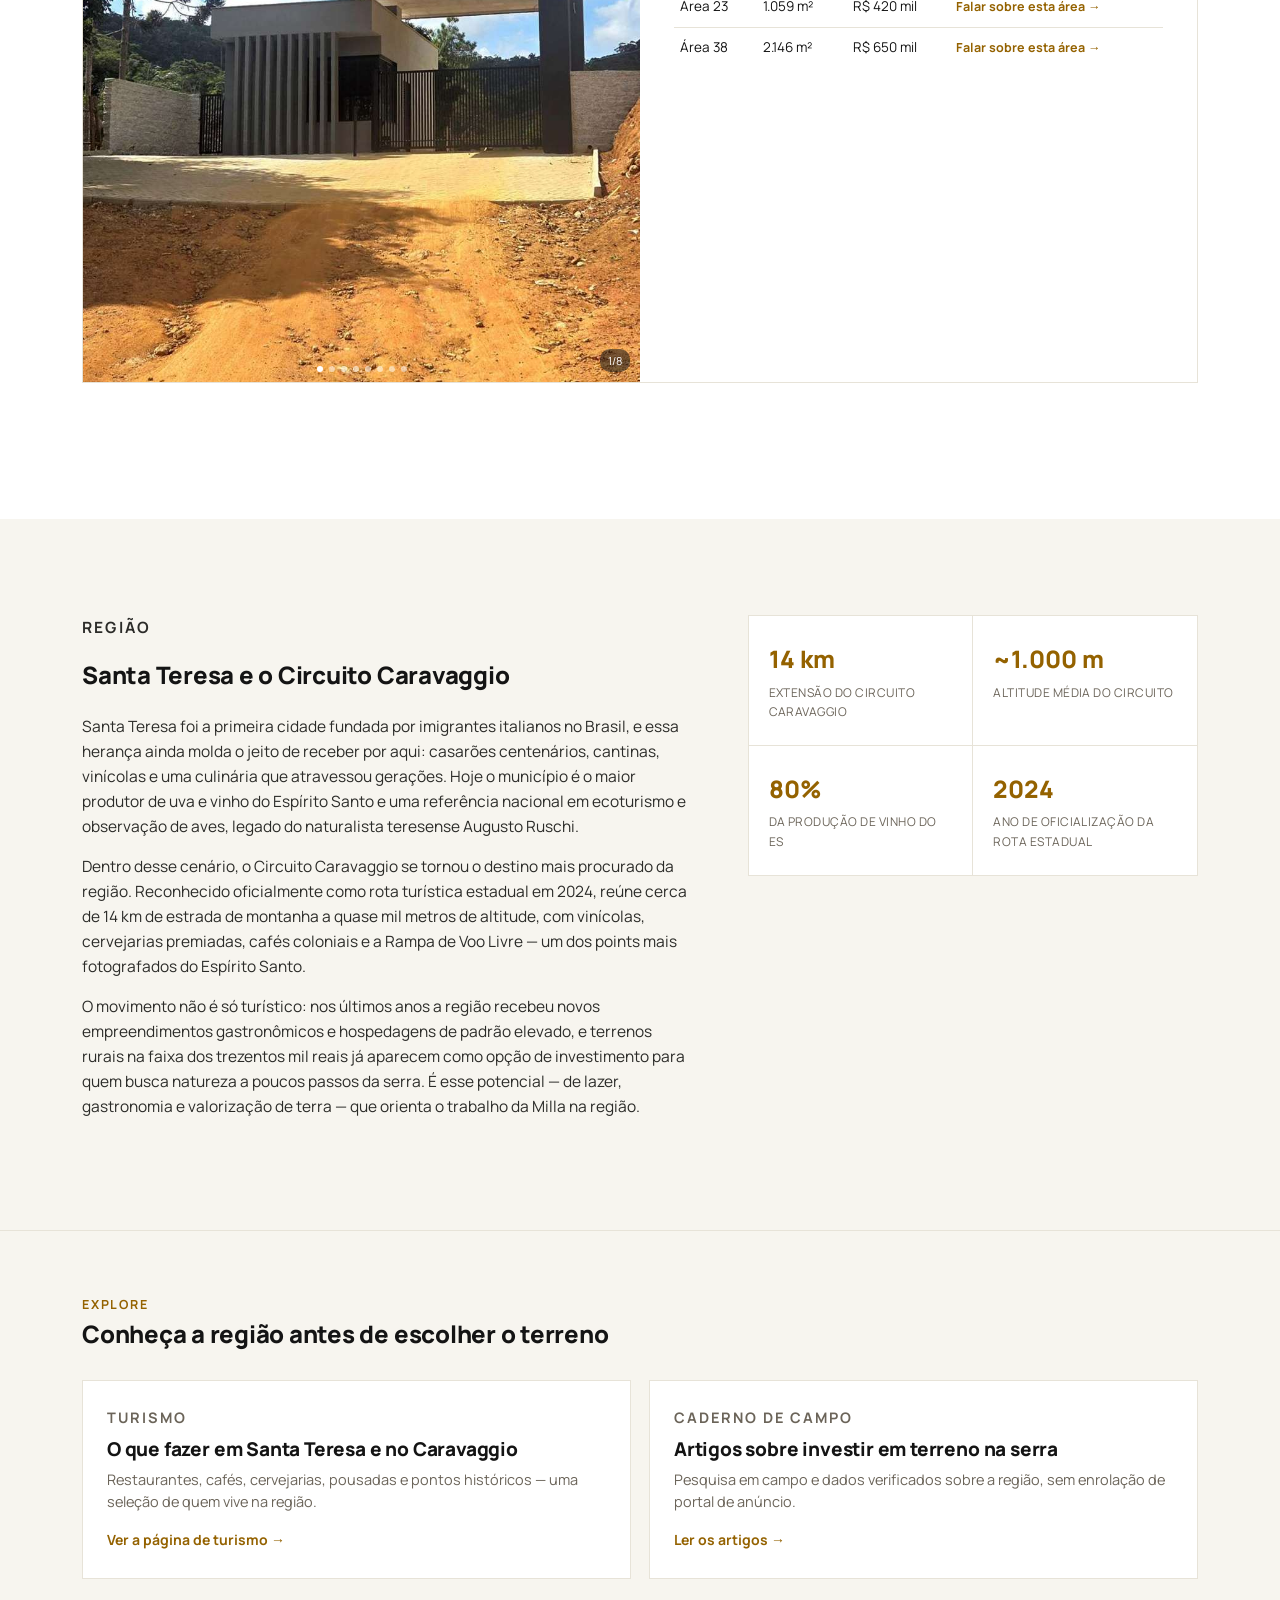
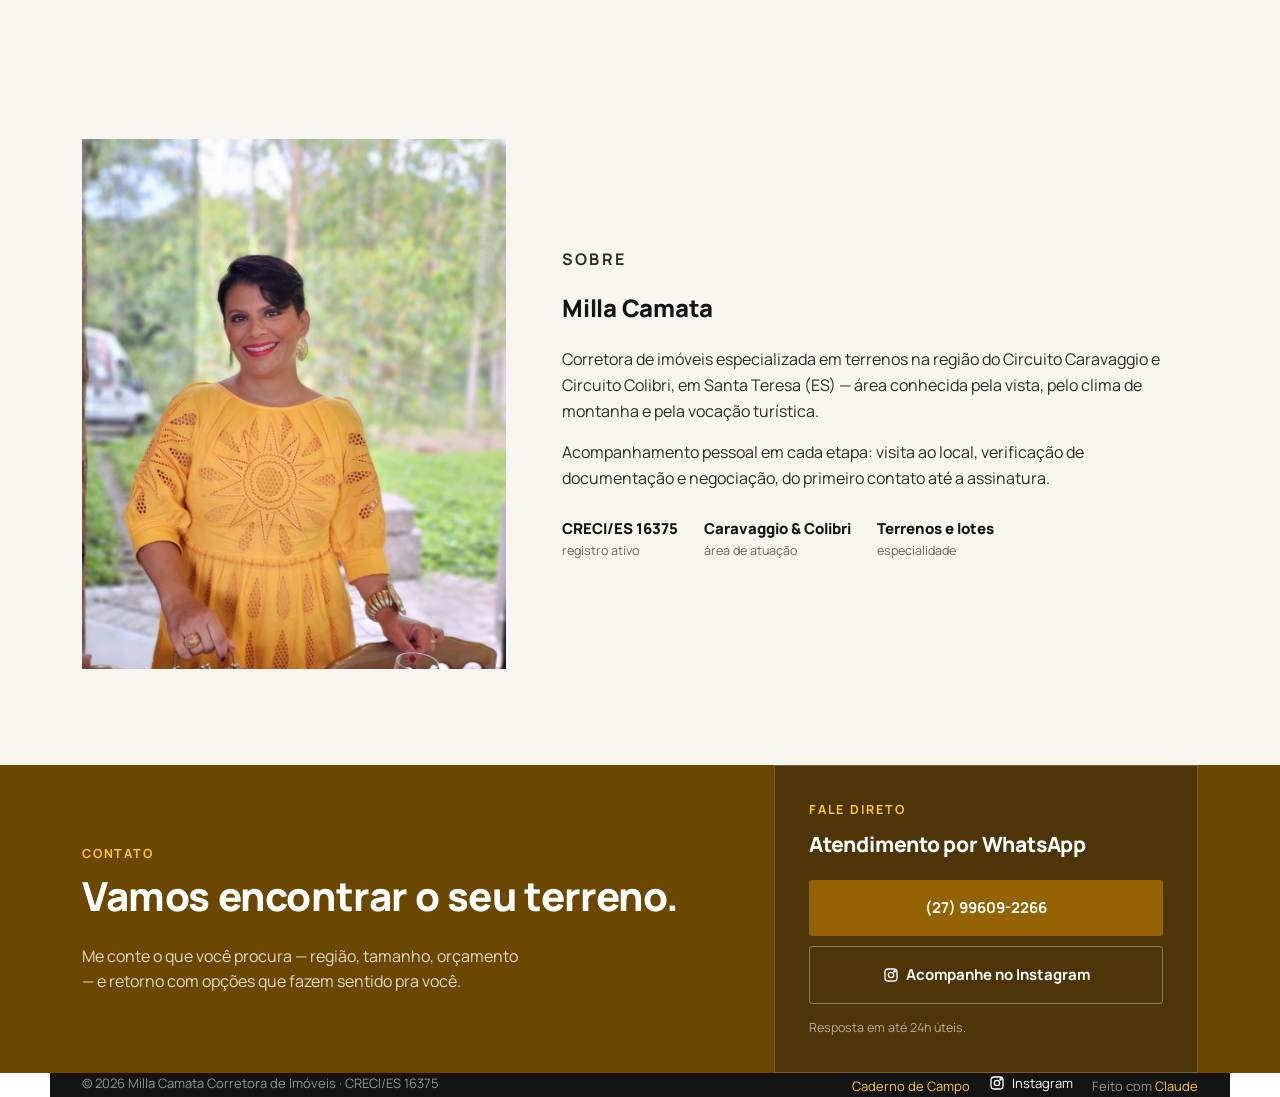
==== commit 114fd3ee: "G3: novas fotos da casa (Milla na frente como capa), remove fotos 1-5" ====
--- a/index.html
+++ b/index.html
@@ -123,7 +123,7 @@
         <svg viewBox="0 0 24 24" fill="none" stroke="currentColor" stroke-width="2"><rect x="3" y="3" width="18" height="18" rx="5"/><circle cx="12" cy="12" r="4"/><circle cx="17.5" cy="6.5" r="1"/></svg>
         Instagram
       </a>
-      <a href="#contato" class="nav-cta">Falar no WhatsApp</a>
+      <a href="https://wa.me/5527996092266?text=Ol%C3%A1%20Milla%2C%20vi%20seu%20site%20e%20quero%20saber%20mais%20sobre%20os%20terrenos%20dispon%C3%ADveis." class="nav-cta" target="_blank" rel="noopener" onclick="gtag_report_conversion();">Falar no WhatsApp</a>
     </div>
   </nav>
 </header>
@@ -355,7 +355,7 @@
       area: "480 m²",
       valor: "R$ 500.000",
       destaques: ["Casa em madeira garapa com 2 quartos, sala, mini cozinha e banheiro", "Casa entregue pronta, já incluída no valor", "Vista para a mata e o lago", "Estrada de acesso com calçamento", "Água e energia disponíveis"],
-      imagens: ["img/terreno-entrada-sitio-canaa-g3-1.jpg", "img/terreno-entrada-sitio-canaa-g3-2.jpg", "img/terreno-entrada-sitio-canaa-g3-3.jpg", "img/terreno-entrada-sitio-canaa-g3-4.jpg", "img/terreno-entrada-sitio-canaa-g3-5.jpg", "img/terreno-entrada-sitio-canaa-g3-6.jpg", { video: "videos/canaa-g3.mp4", poster: "videos/canaa-g3-poster.jpg" }],
+      imagens: ["img/terreno-entrada-sitio-canaa-g3-7.jpg", "img/terreno-entrada-sitio-canaa-g3-8.jpg", "img/terreno-entrada-sitio-canaa-g3-9.jpg", "img/terreno-entrada-sitio-canaa-g3-10.jpg", "img/terreno-entrada-sitio-canaa-g3-11.jpg", "img/terreno-entrada-sitio-canaa-g3-6.jpg", { video: "videos/canaa-g3.mp4", poster: "videos/canaa-g3-poster.jpg" }],
     },
     {
       tipo: "simples",
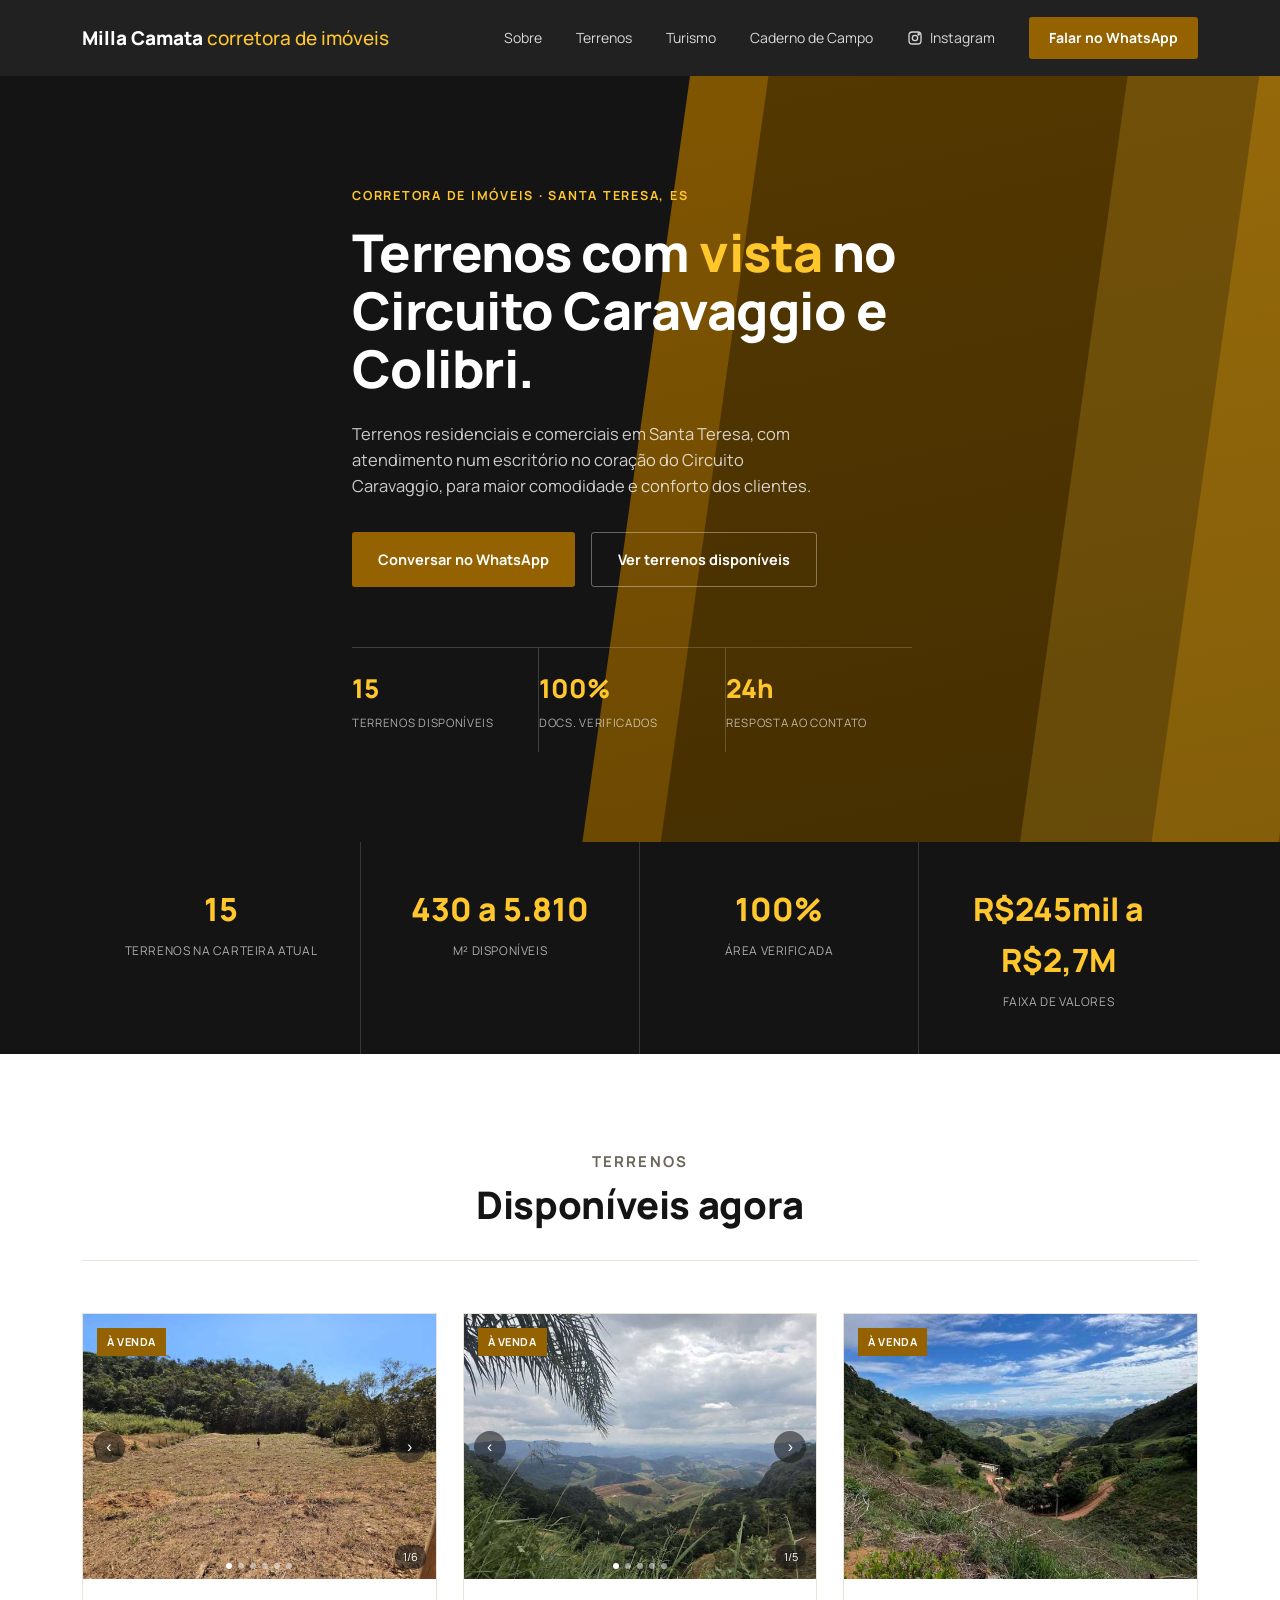
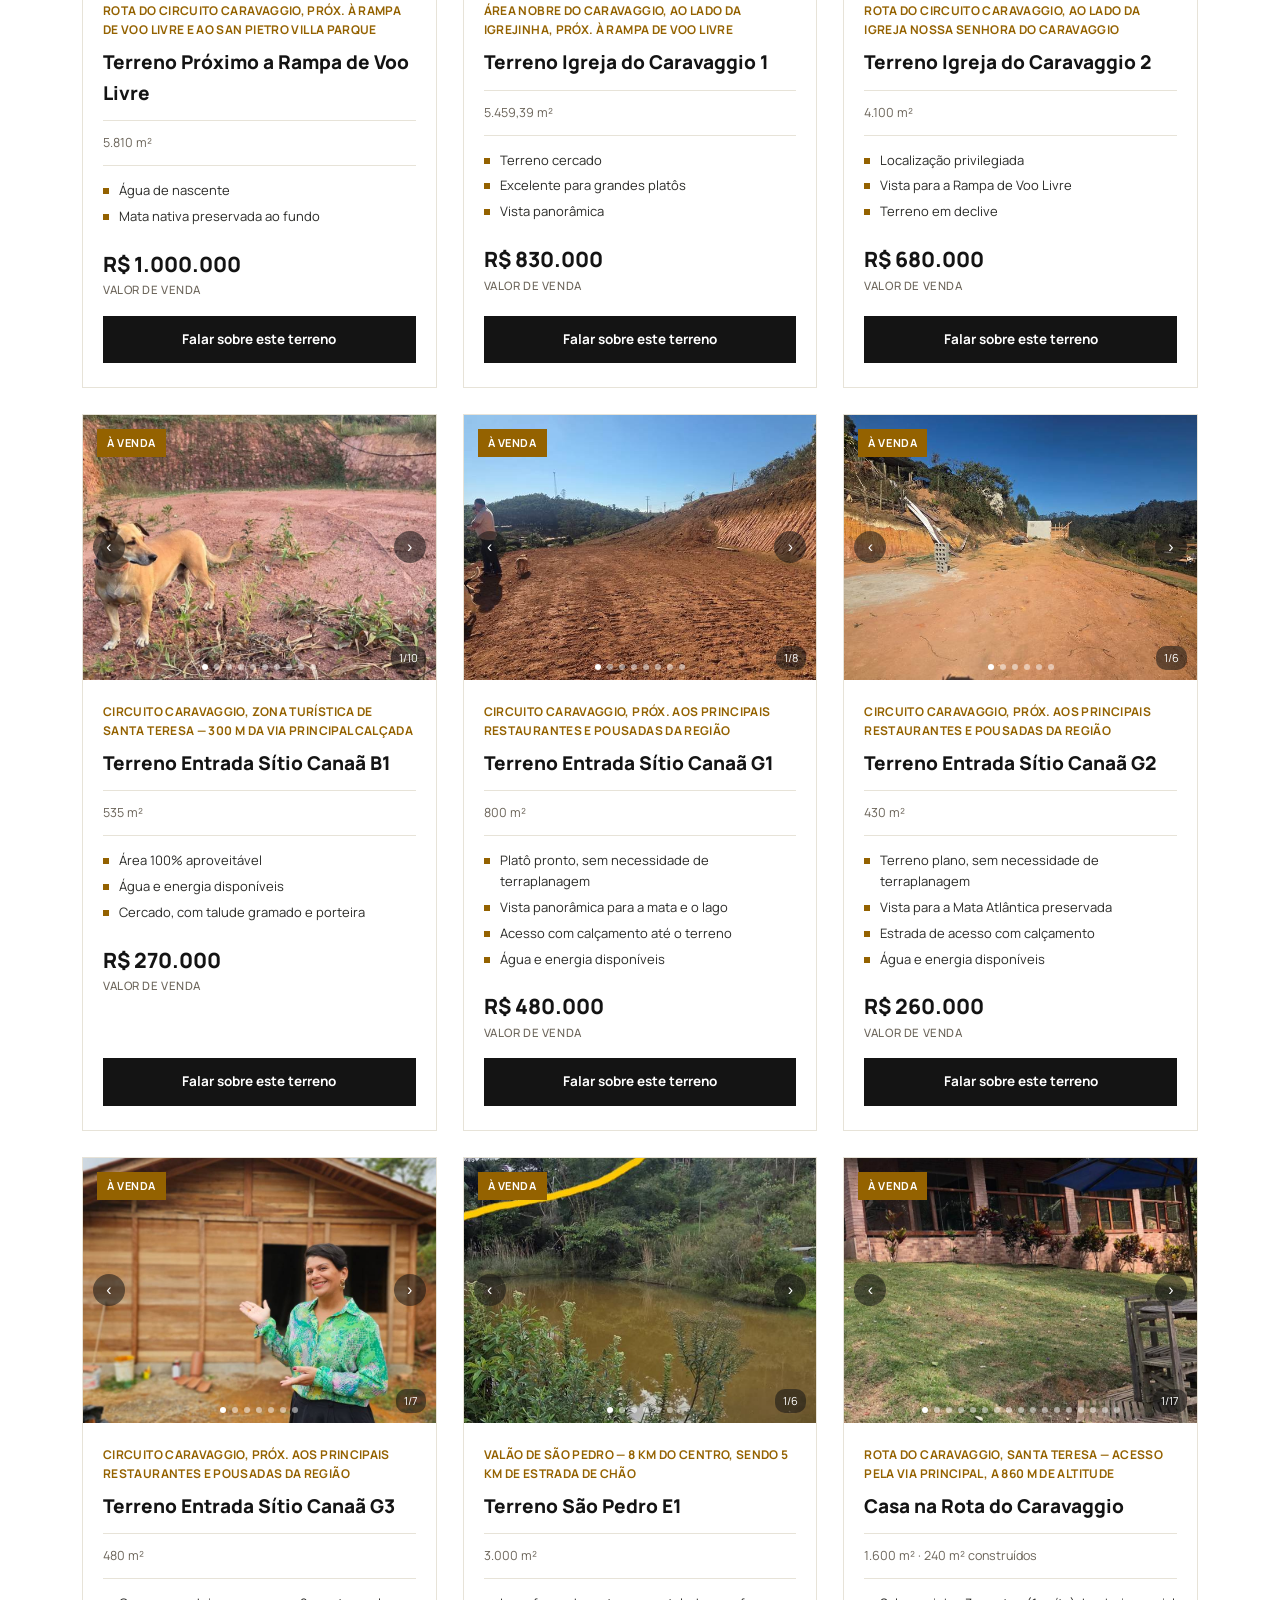
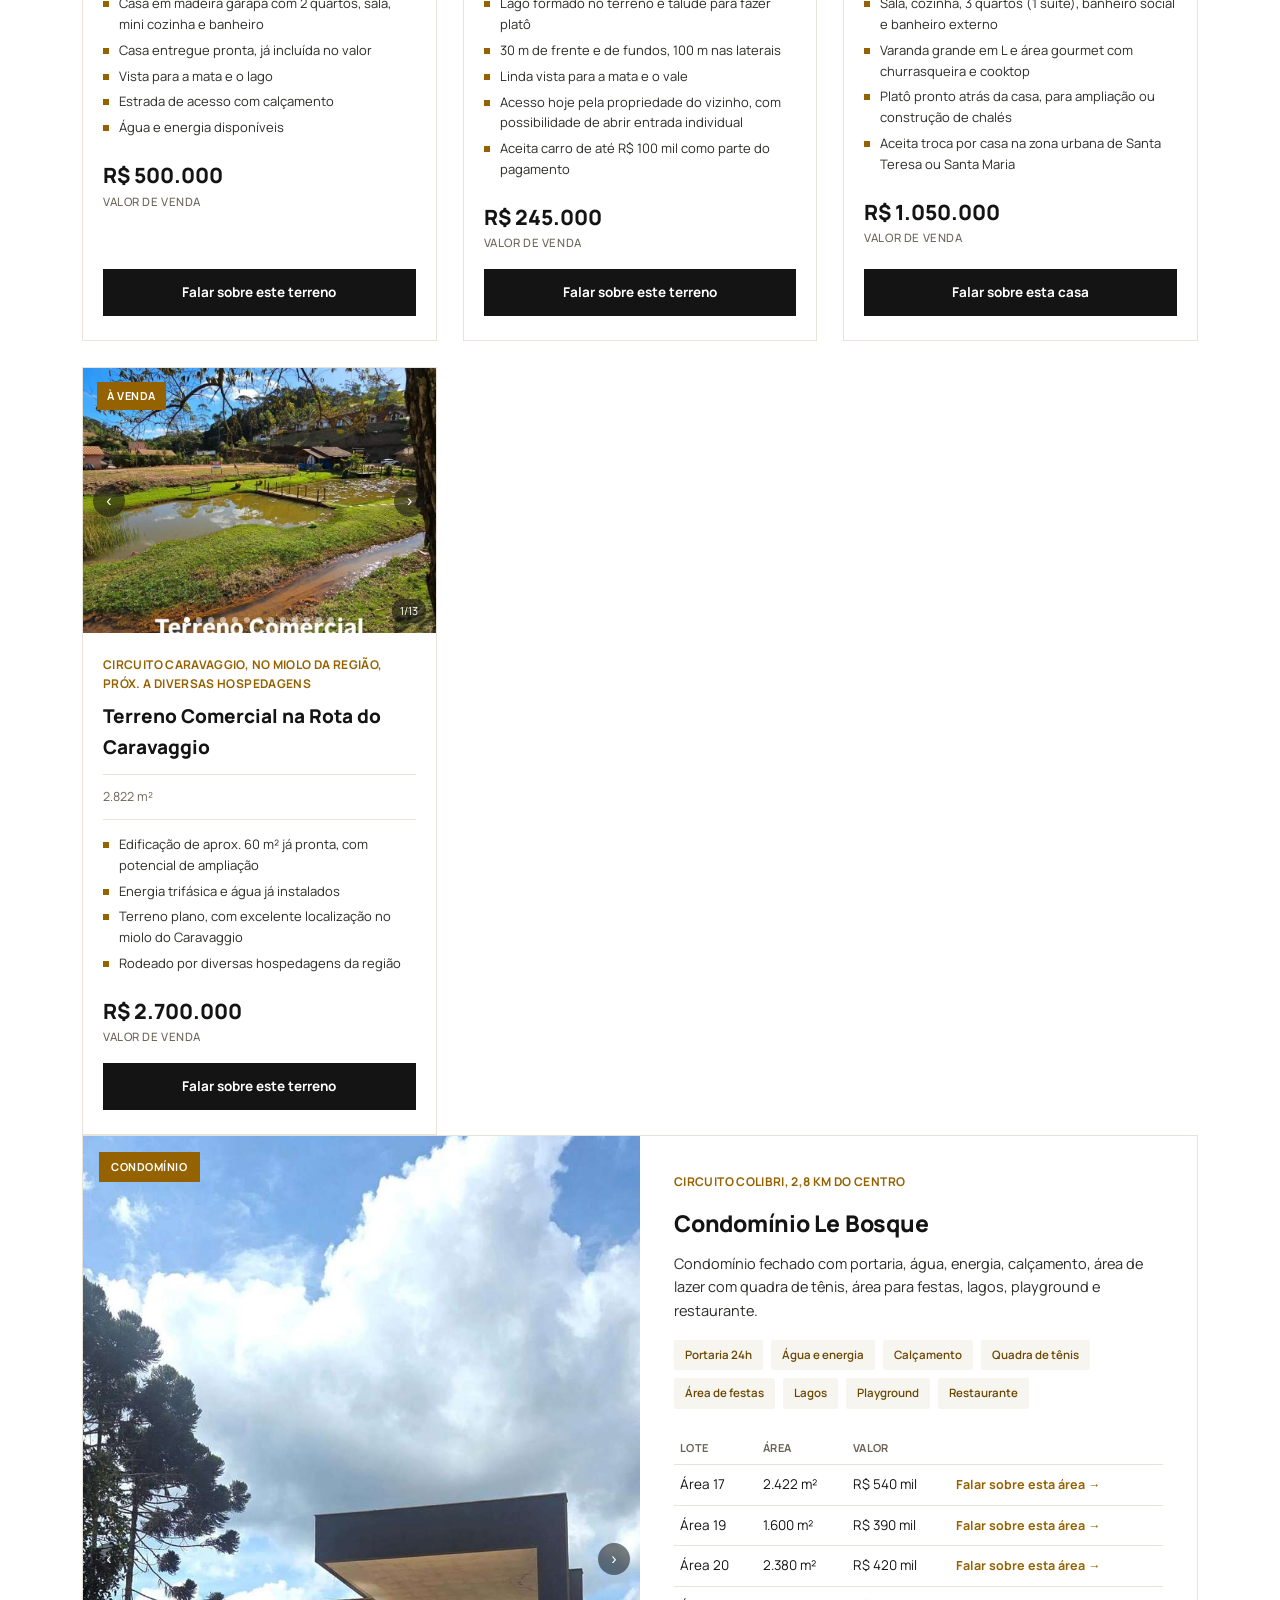
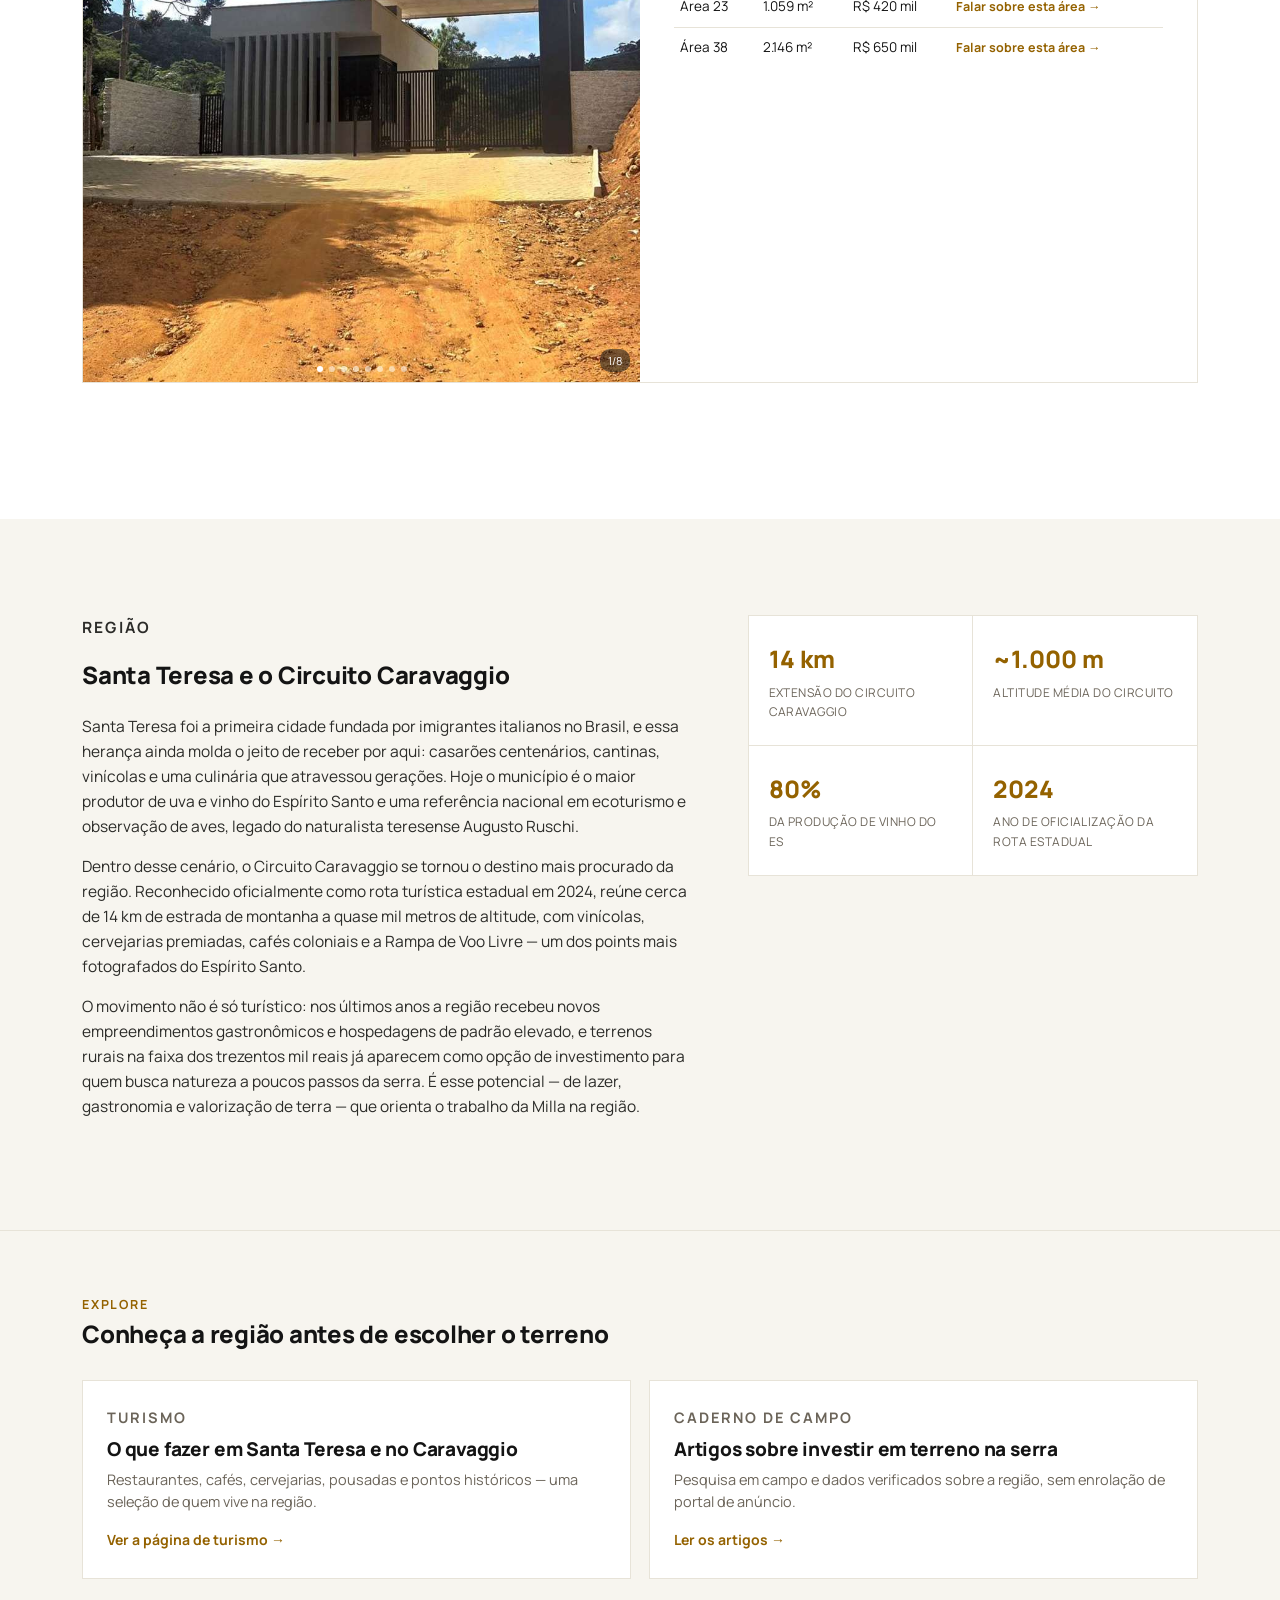
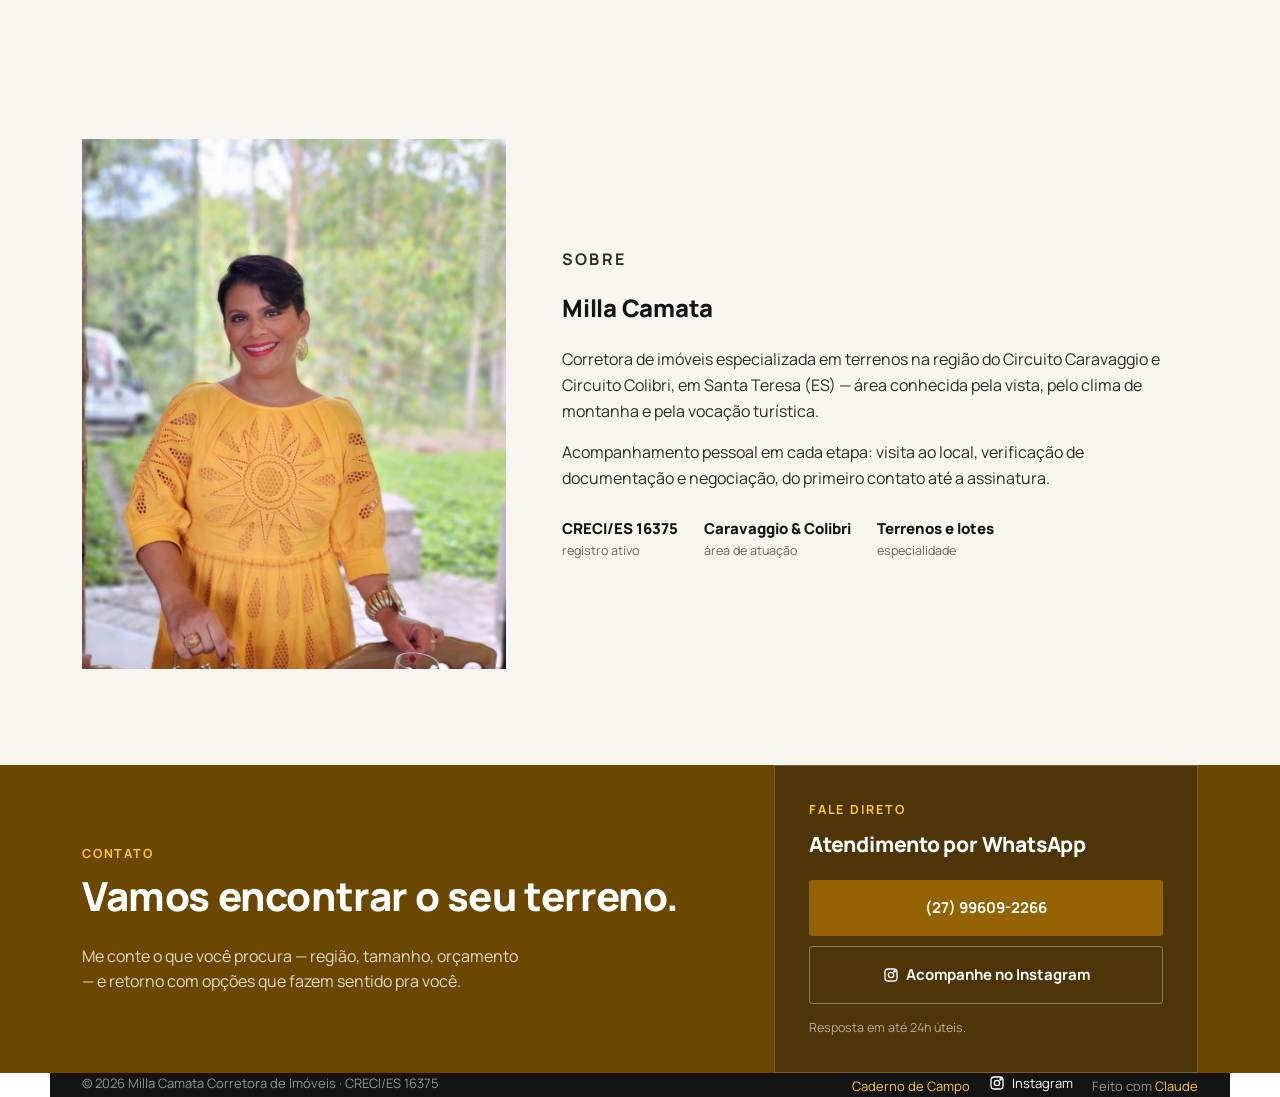
==== commit 58676d8c: "Casa na Rota do Caravaggio: preço ajustado para R$ 1.050.000" ====
--- a/index.html
+++ b/index.html
@@ -373,7 +373,7 @@
       nome: "Casa na Rota do Caravaggio",
       local: "Rota do Caravaggio, Santa Teresa — acesso pela via principal, a 860 m de altitude",
       area: "1.600 m² · 240 m² construídos",
-      valor: "R$ 1.250.000",
+      valor: "R$ 1.050.000",
       destaques: ["Sala, cozinha, 3 quartos (1 suíte), banheiro social e banheiro externo", "Varanda grande em L e área gourmet com churrasqueira e cooktop", "Platô pronto atrás da casa, para ampliação ou construção de chalés", "Aceita troca por casa na zona urbana de Santa Teresa ou Santa Maria"],
       imagens: ["img/casa-rota-do-caravaggio-1.jpg", { video: "videos/casa-caravaggio.mp4", poster: "videos/casa-caravaggio-poster.jpg" }, "img/casa-rota-do-caravaggio-2.jpg", "img/casa-rota-do-caravaggio-3.jpg", "img/casa-rota-do-caravaggio-4.jpg", "img/casa-rota-do-caravaggio-13.jpg", "img/casa-rota-do-caravaggio-5.jpg", "img/casa-rota-do-caravaggio-6.jpg", "img/casa-rota-do-caravaggio-7.jpg", "img/casa-rota-do-caravaggio-8.jpg", "img/casa-rota-do-caravaggio-9.jpg", "img/casa-rota-do-caravaggio-10.jpg", "img/casa-rota-do-caravaggio-11.jpg", "img/casa-rota-do-caravaggio-15.jpg", "img/casa-rota-do-caravaggio-12.jpg", "img/casa-rota-do-caravaggio-14.jpg", "img/casa-rota-do-caravaggio-16.jpg"],
     },
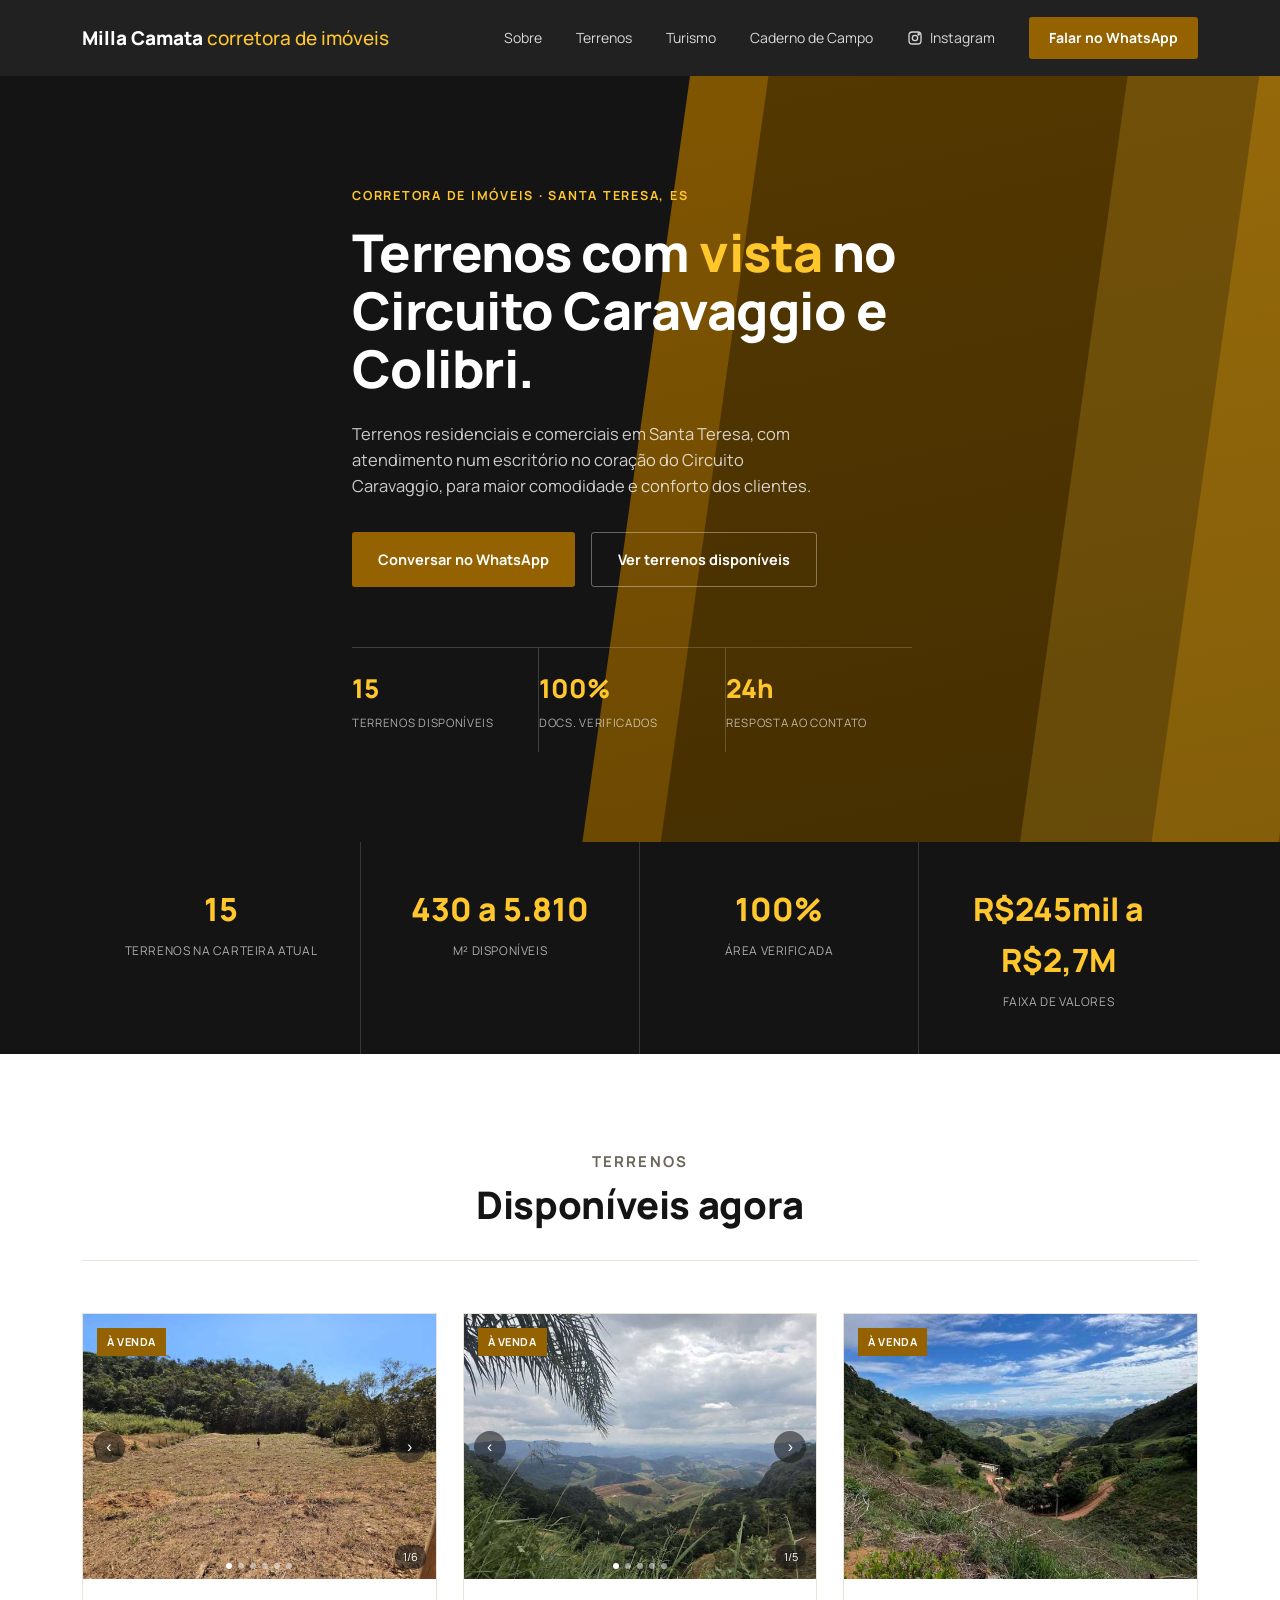
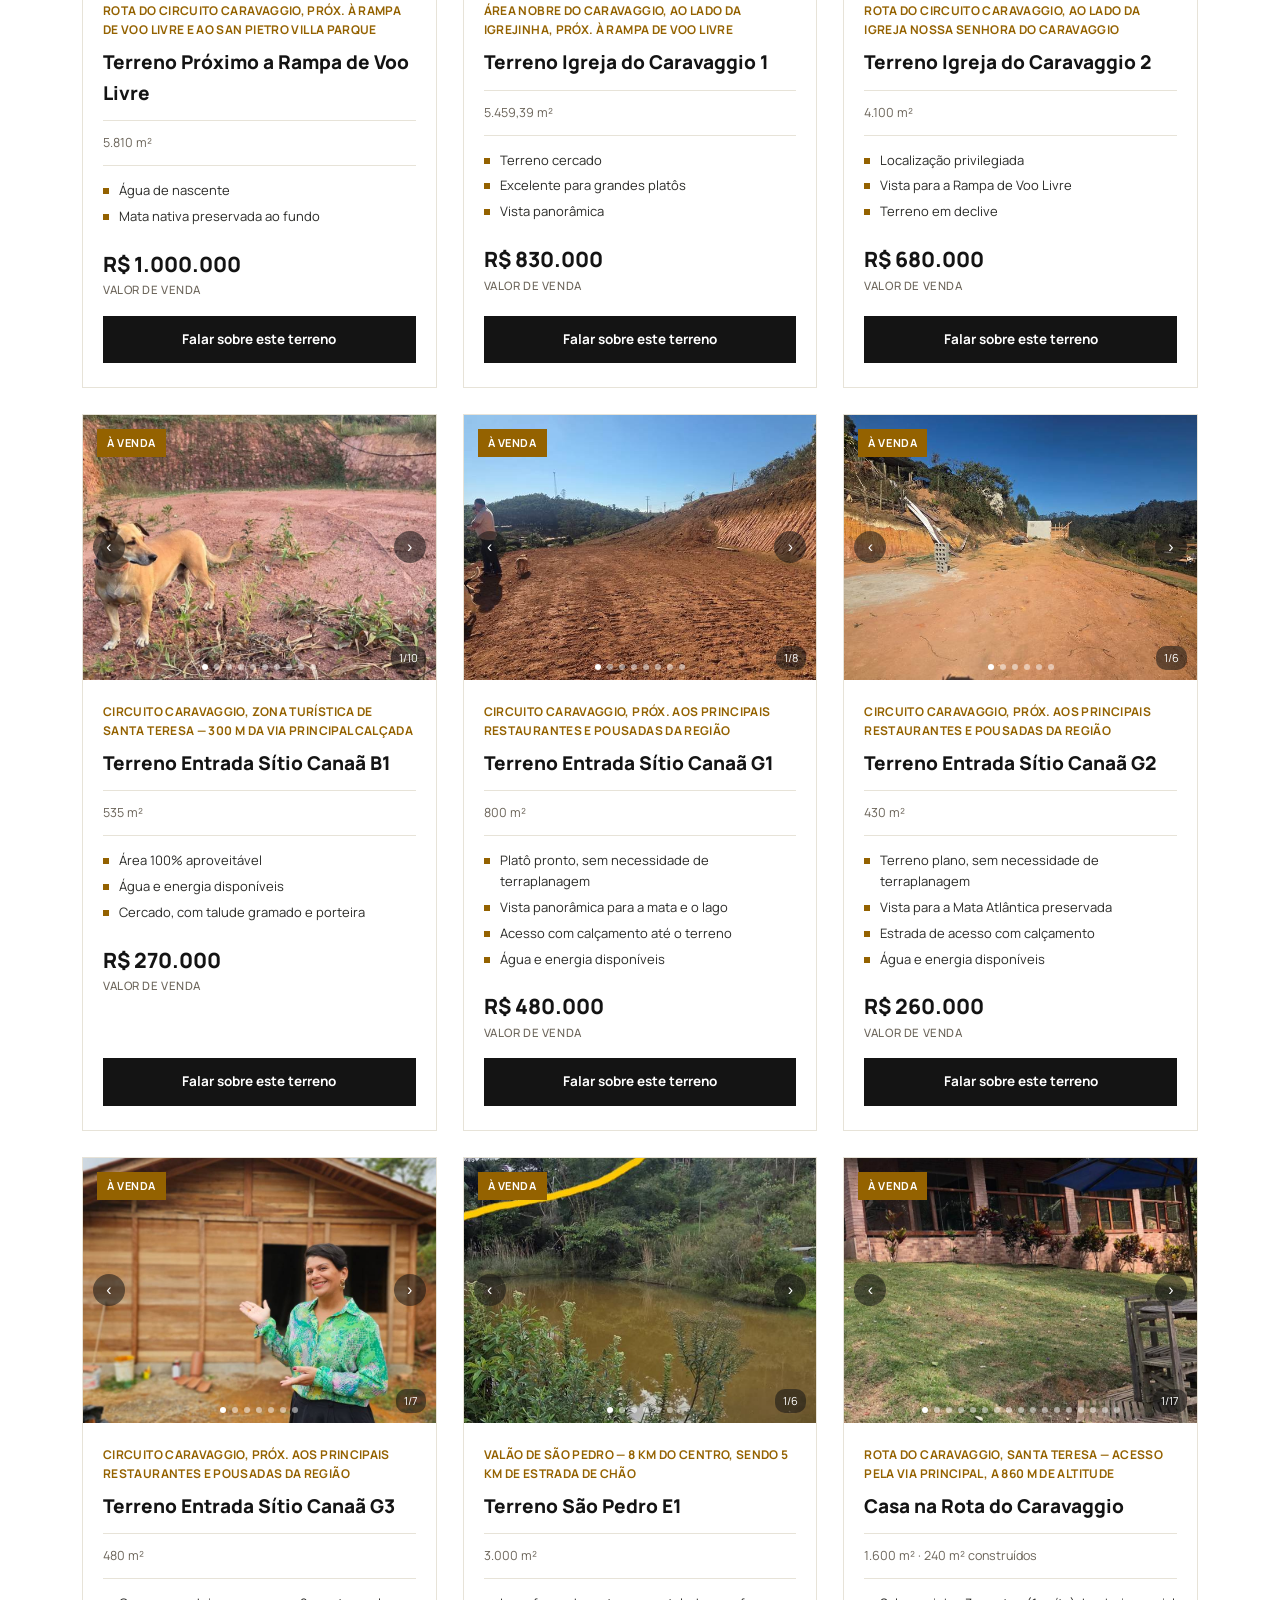
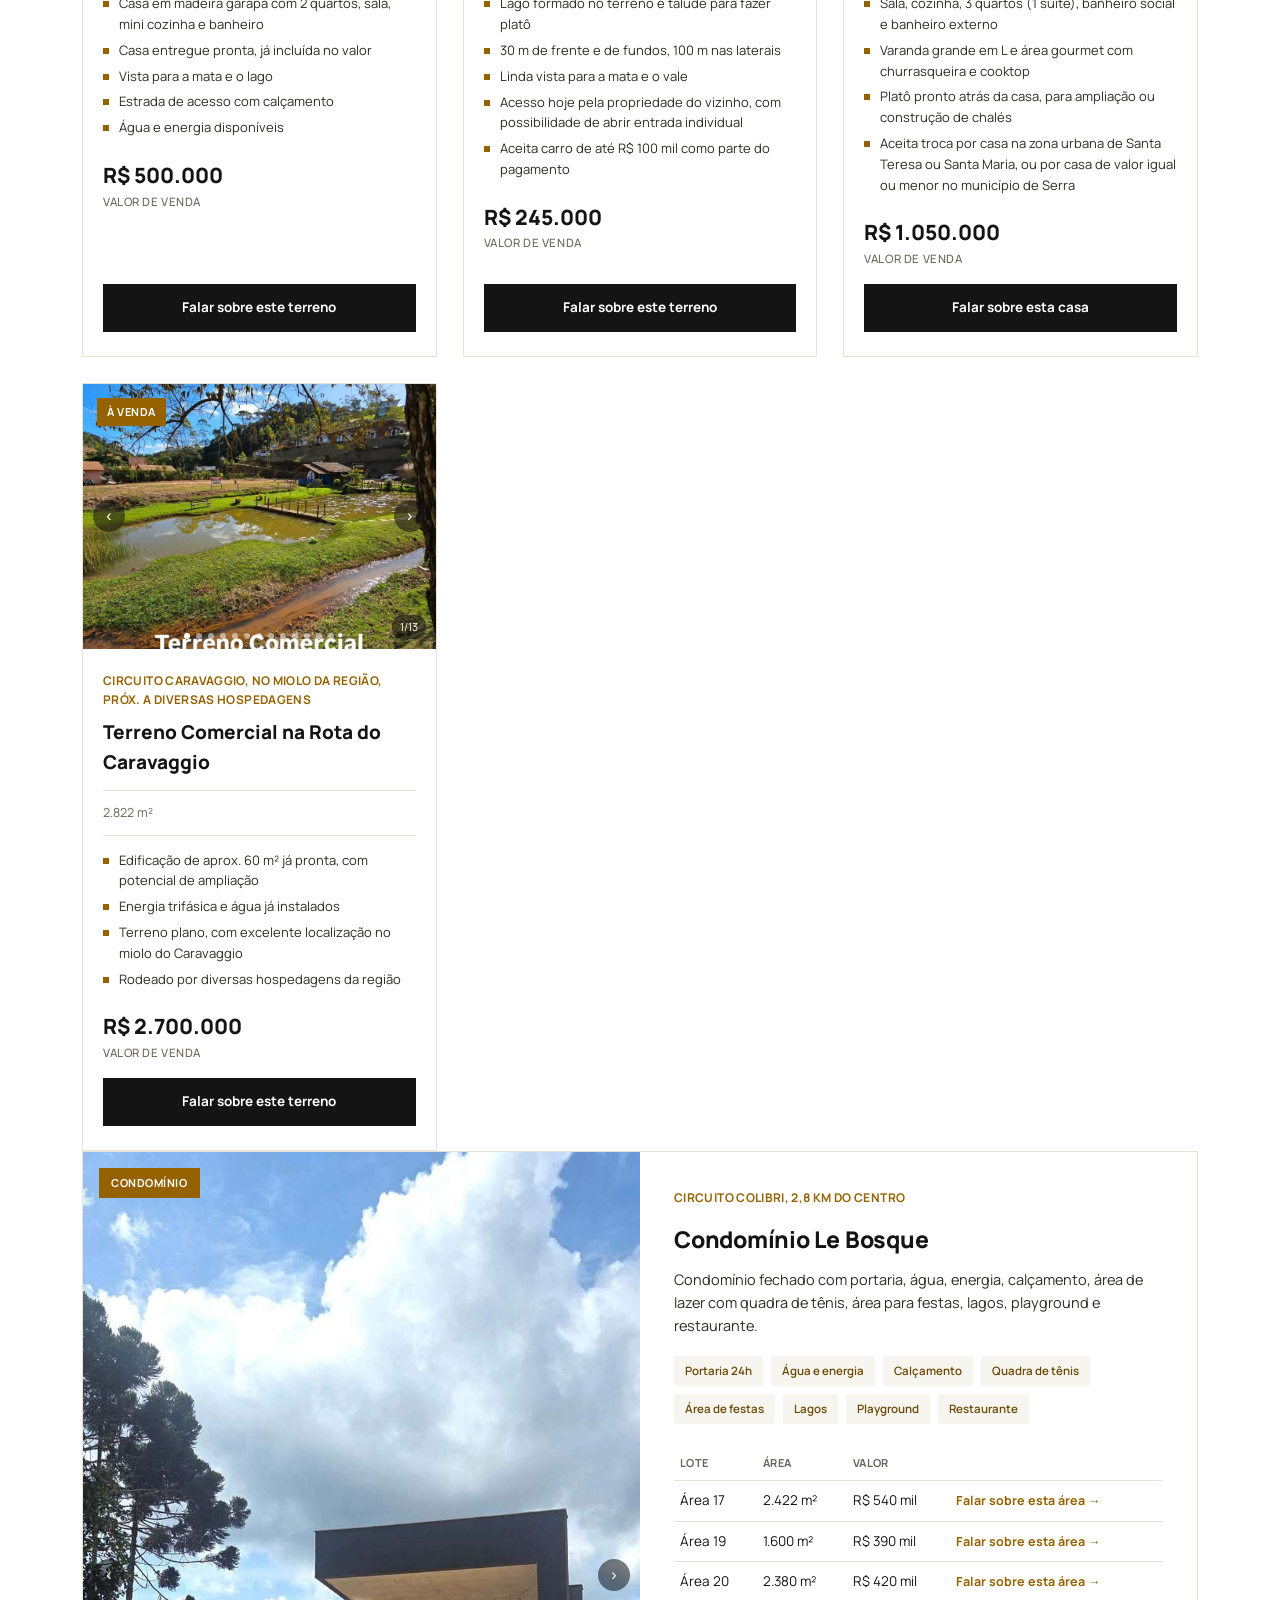
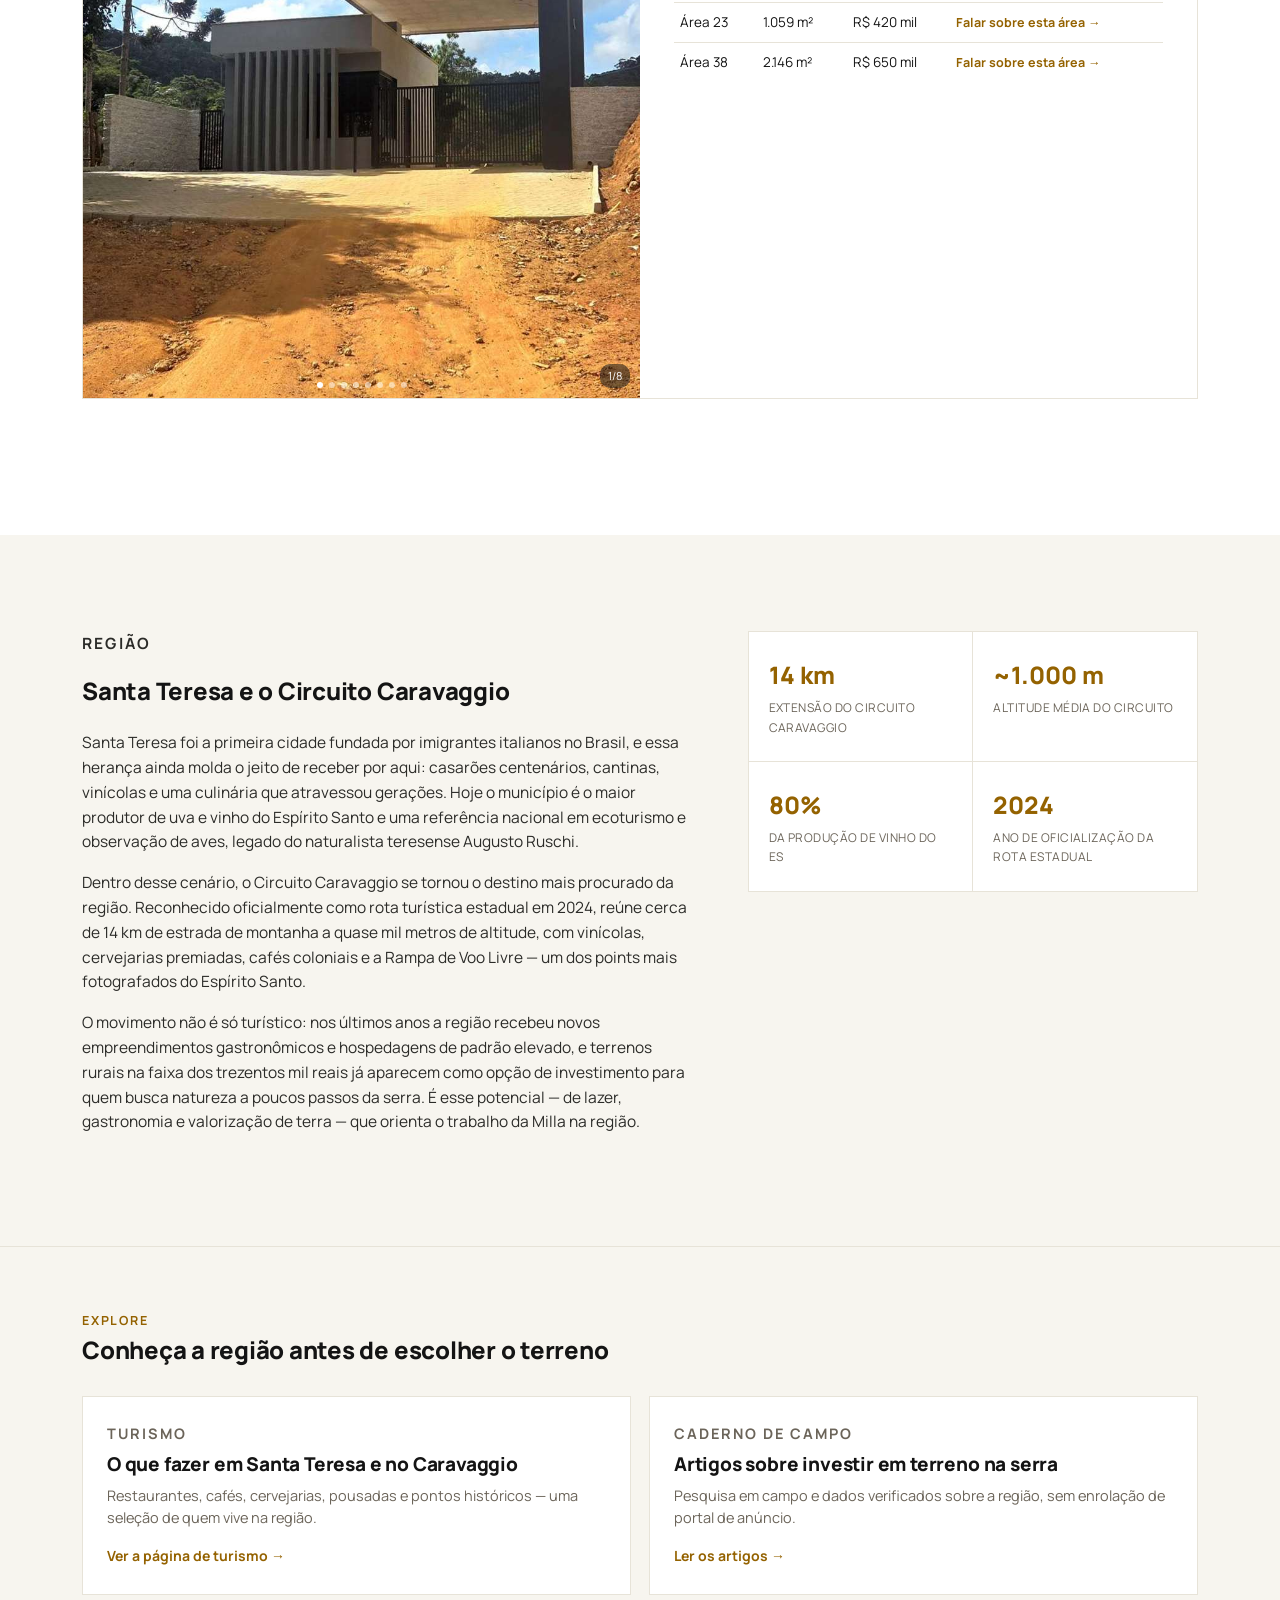
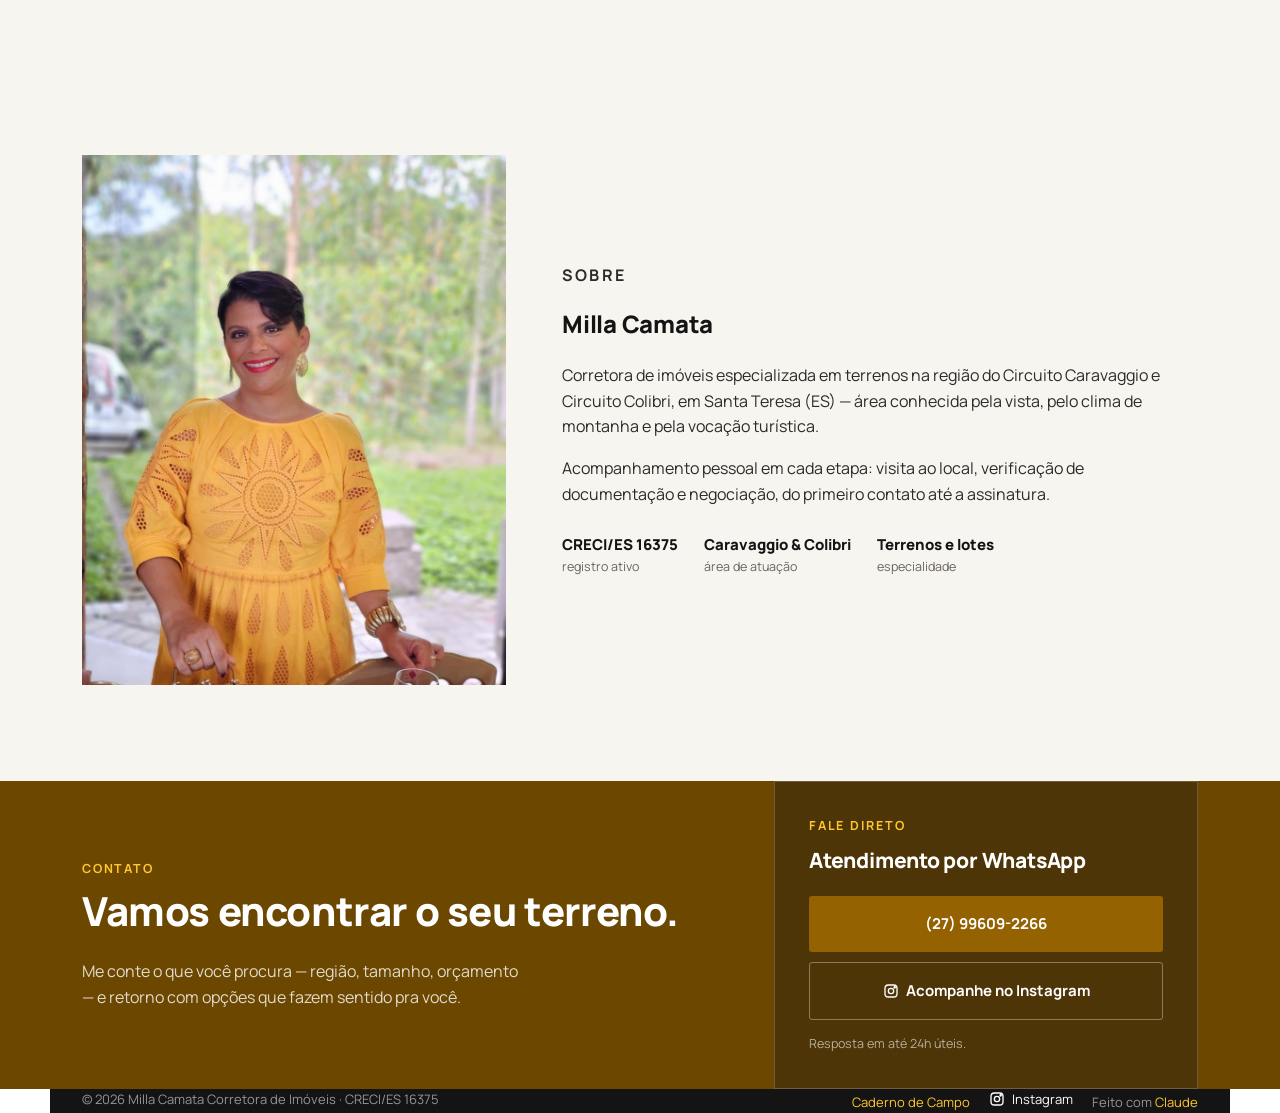
==== commit 03b74aca: "Casa na Rota do Caravaggio: aceita troca por casa de valor igual ou menor em Serra" ====
--- a/index.html
+++ b/index.html
@@ -374,7 +374,7 @@
       local: "Rota do Caravaggio, Santa Teresa — acesso pela via principal, a 860 m de altitude",
       area: "1.600 m² · 240 m² construídos",
       valor: "R$ 1.050.000",
-      destaques: ["Sala, cozinha, 3 quartos (1 suíte), banheiro social e banheiro externo", "Varanda grande em L e área gourmet com churrasqueira e cooktop", "Platô pronto atrás da casa, para ampliação ou construção de chalés", "Aceita troca por casa na zona urbana de Santa Teresa ou Santa Maria"],
+      destaques: ["Sala, cozinha, 3 quartos (1 suíte), banheiro social e banheiro externo", "Varanda grande em L e área gourmet com churrasqueira e cooktop", "Platô pronto atrás da casa, para ampliação ou construção de chalés", "Aceita troca por casa na zona urbana de Santa Teresa ou Santa Maria, ou por casa de valor igual ou menor no município de Serra"],
       imagens: ["img/casa-rota-do-caravaggio-1.jpg", { video: "videos/casa-caravaggio.mp4", poster: "videos/casa-caravaggio-poster.jpg" }, "img/casa-rota-do-caravaggio-2.jpg", "img/casa-rota-do-caravaggio-3.jpg", "img/casa-rota-do-caravaggio-4.jpg", "img/casa-rota-do-caravaggio-13.jpg", "img/casa-rota-do-caravaggio-5.jpg", "img/casa-rota-do-caravaggio-6.jpg", "img/casa-rota-do-caravaggio-7.jpg", "img/casa-rota-do-caravaggio-8.jpg", "img/casa-rota-do-caravaggio-9.jpg", "img/casa-rota-do-caravaggio-10.jpg", "img/casa-rota-do-caravaggio-11.jpg", "img/casa-rota-do-caravaggio-15.jpg", "img/casa-rota-do-caravaggio-12.jpg", "img/casa-rota-do-caravaggio-14.jpg", "img/casa-rota-do-caravaggio-16.jpg"],
     },
     {
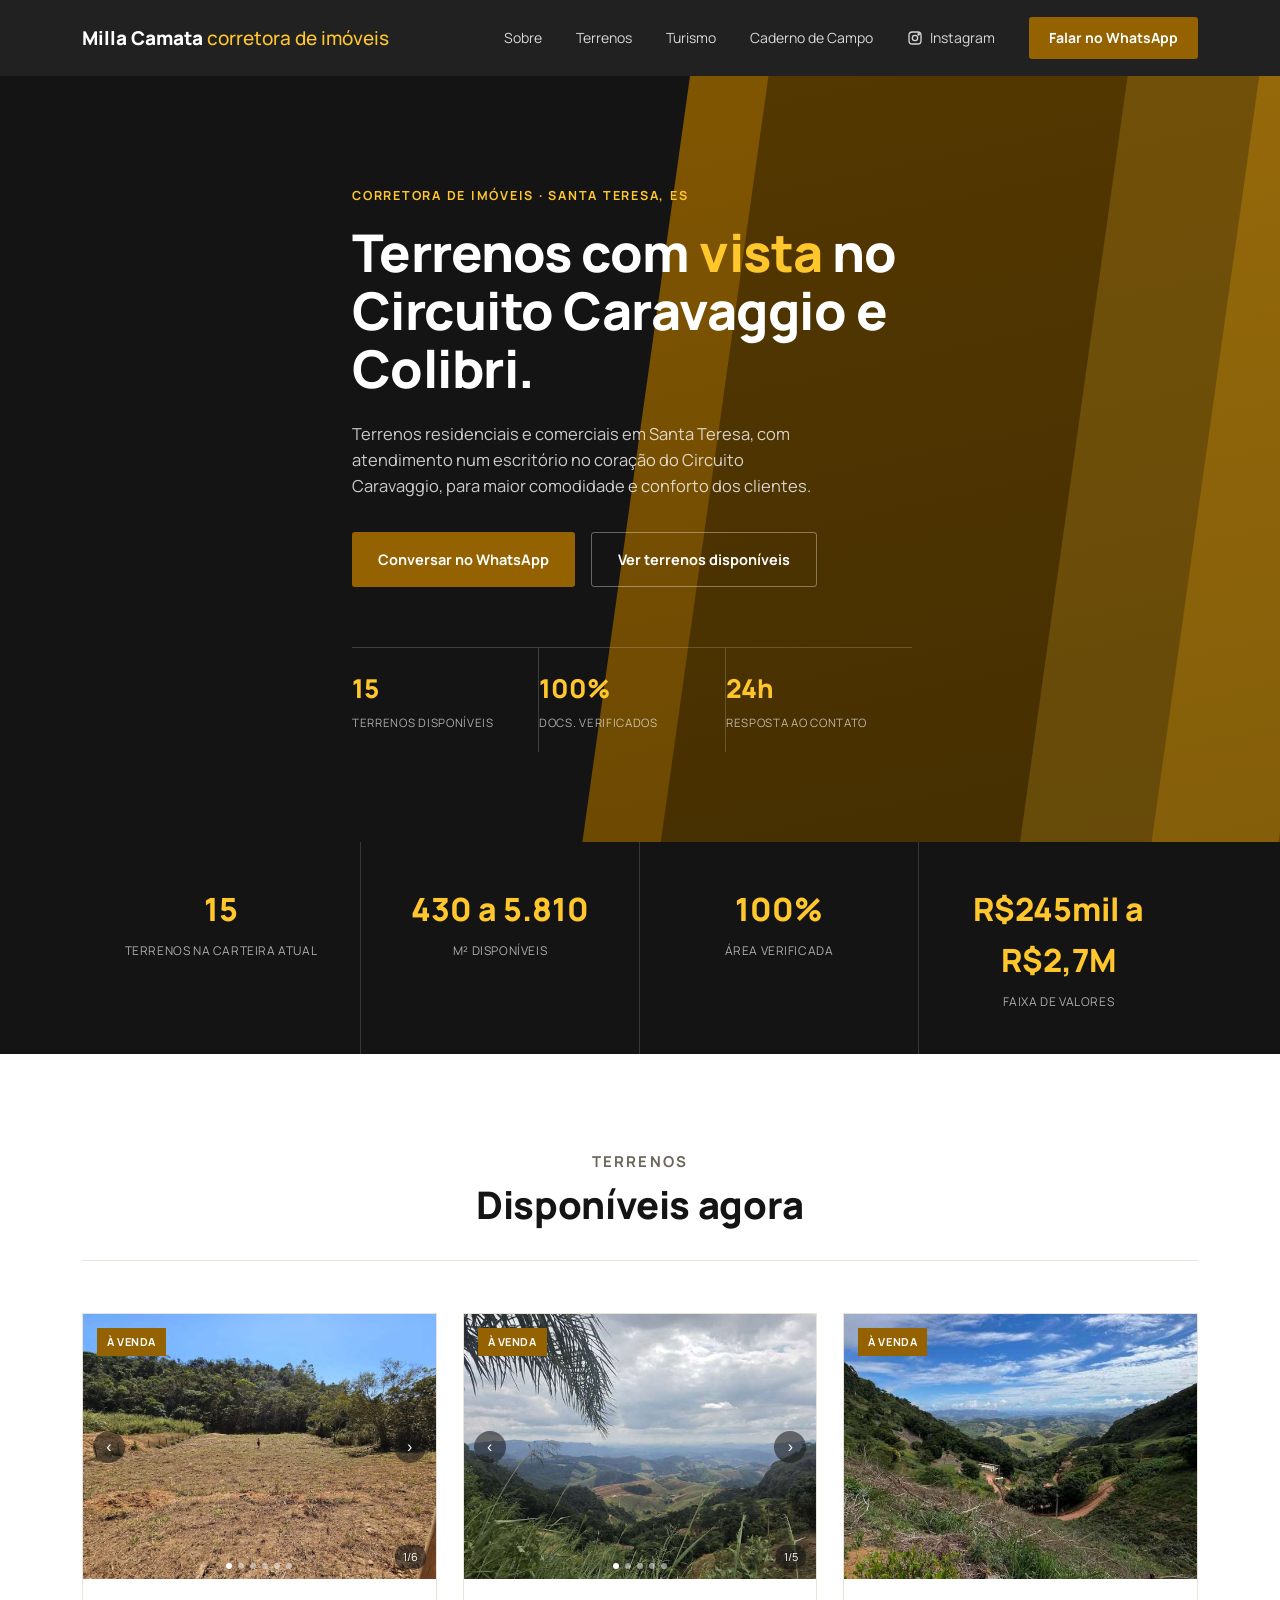
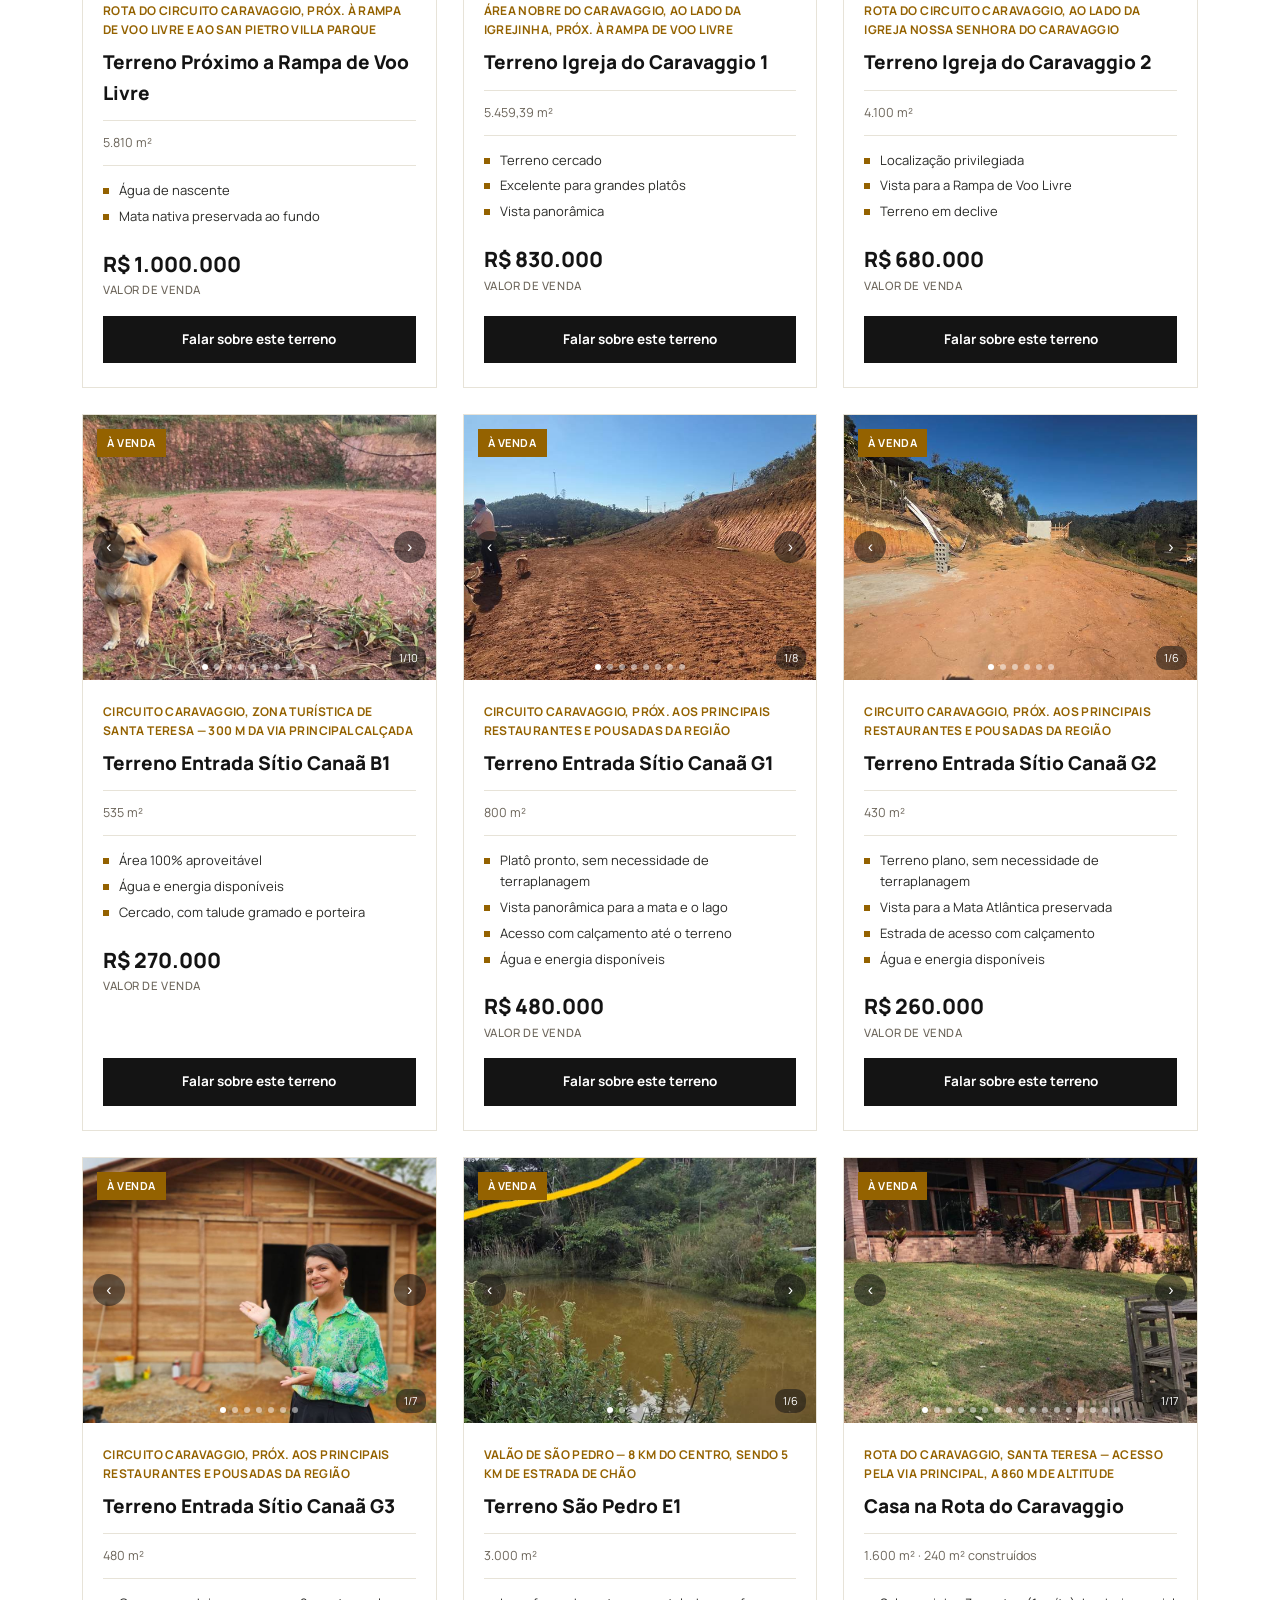
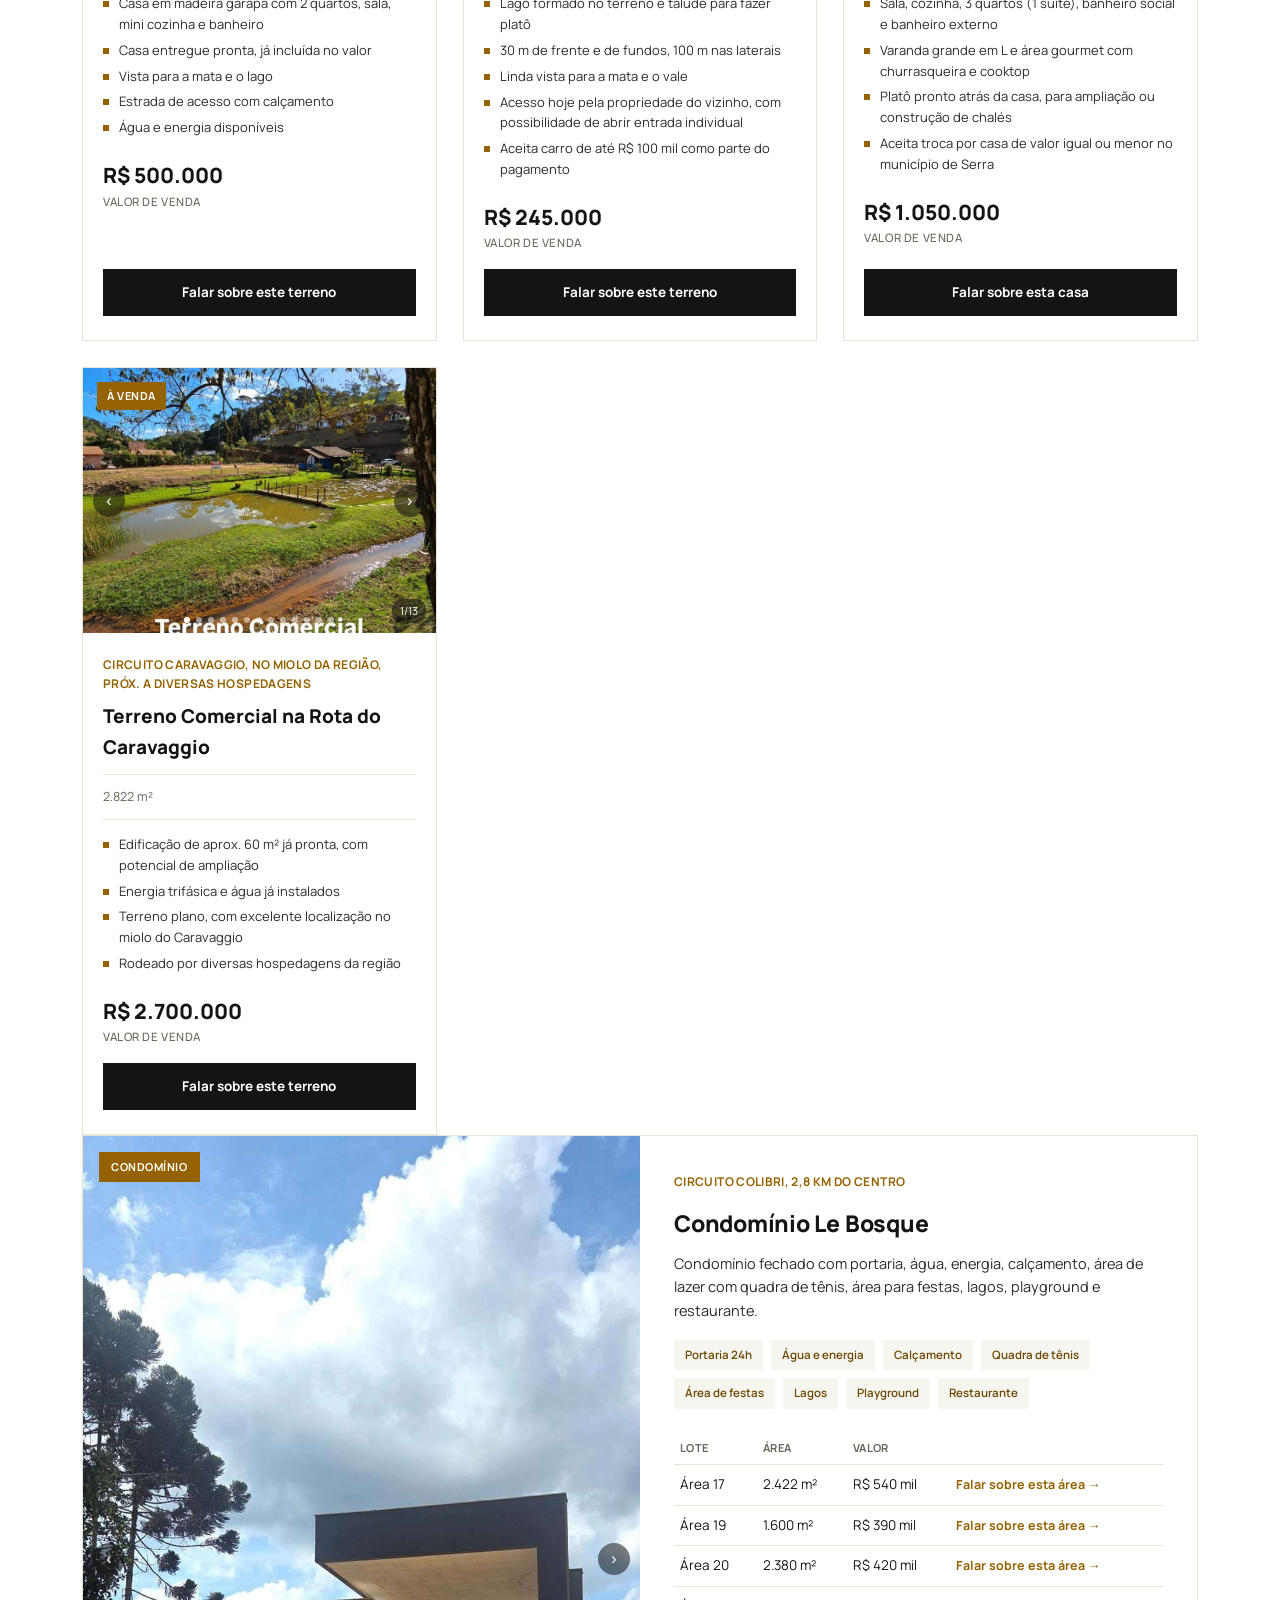
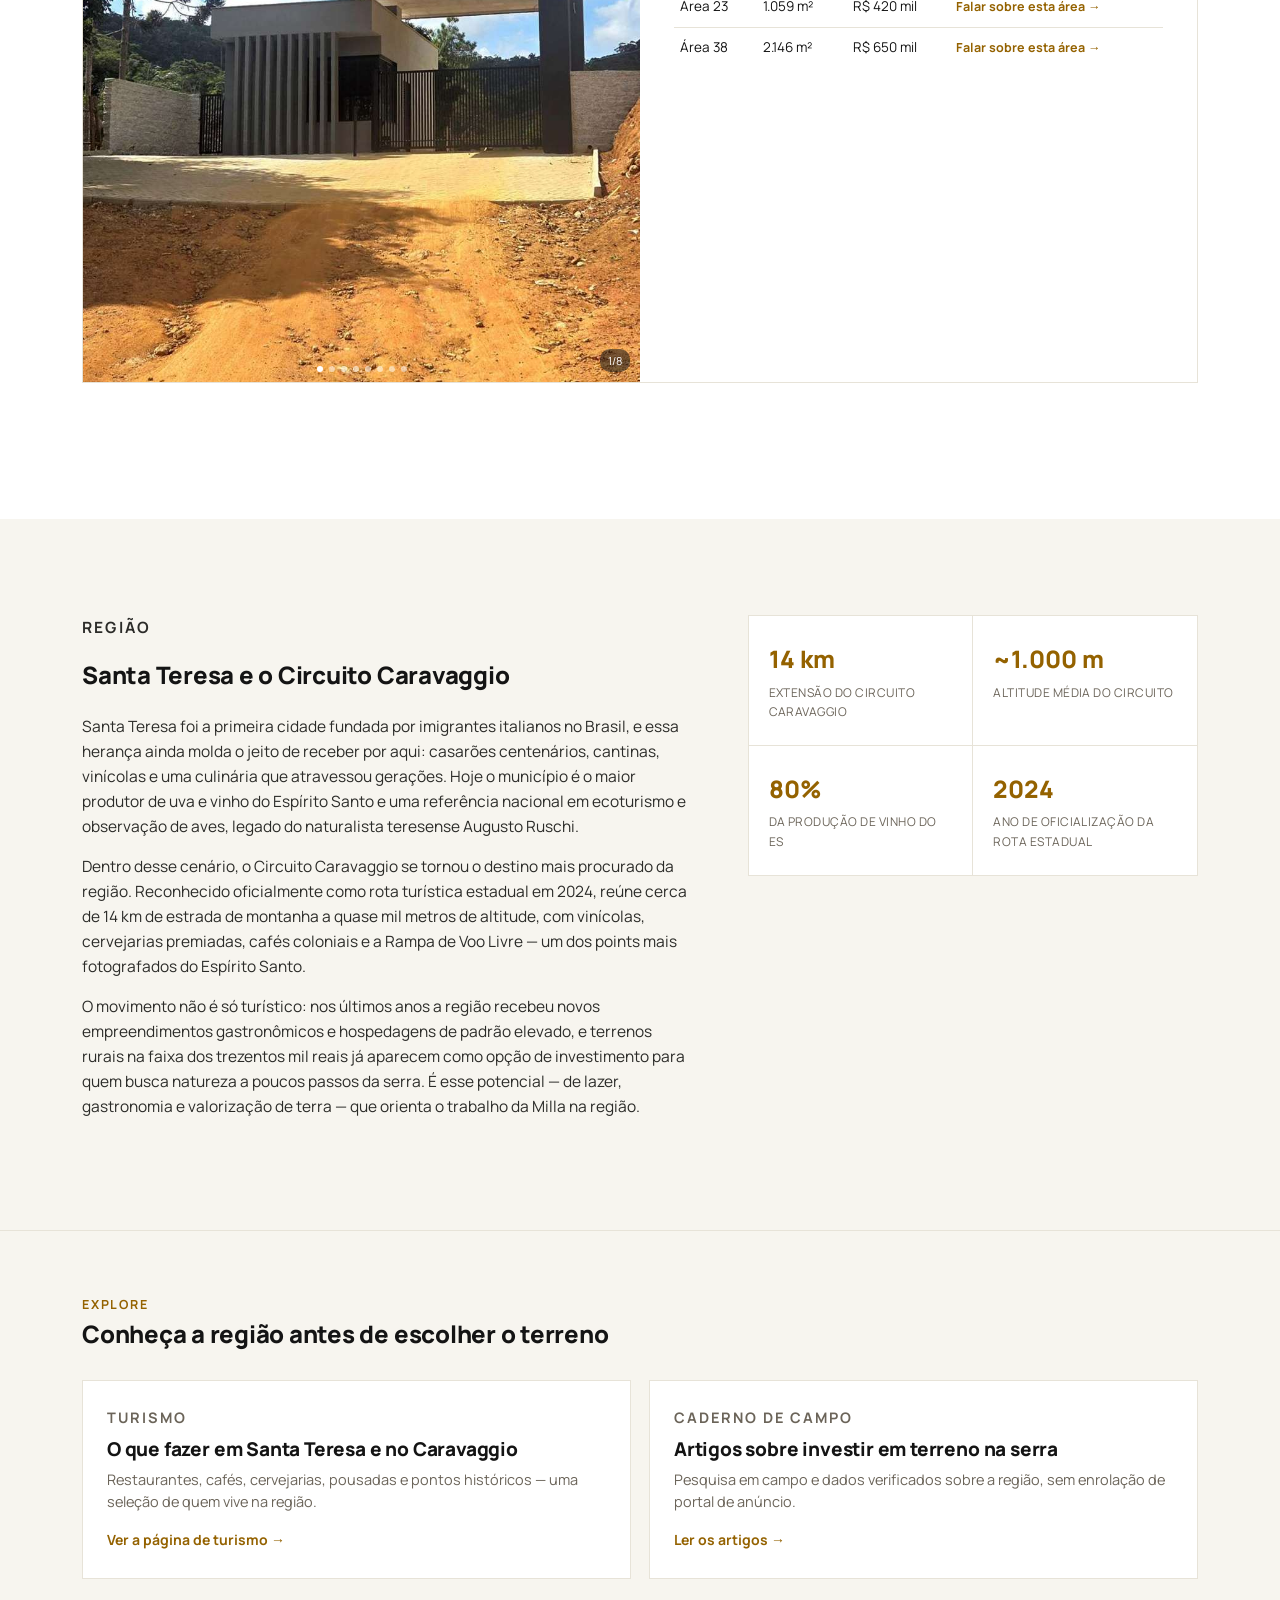
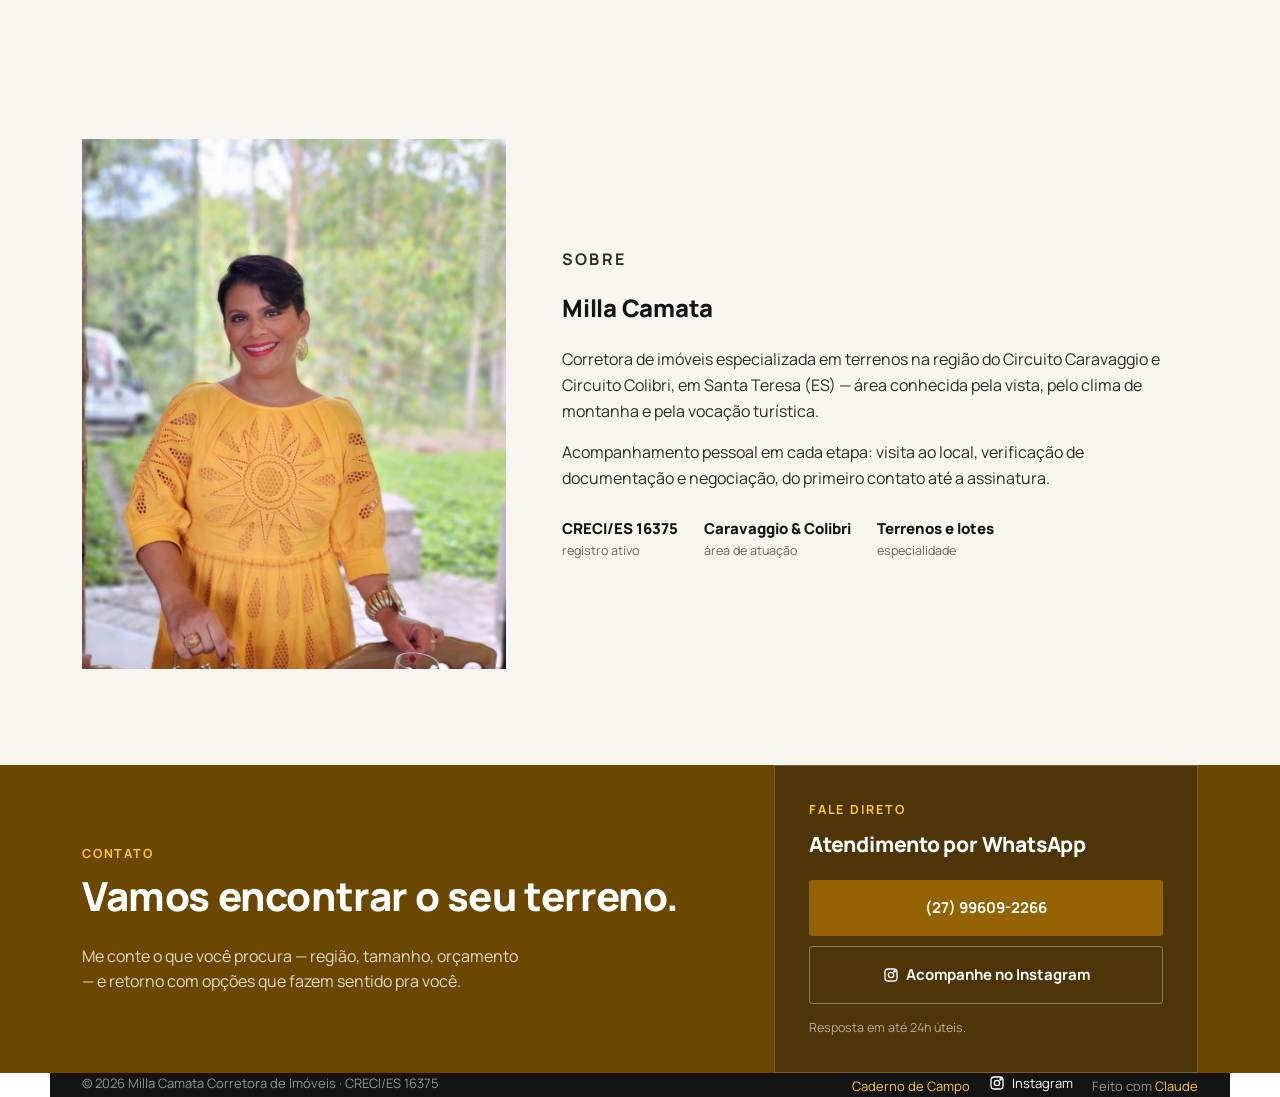
==== commit d36a68db: "Casa na Rota do Caravaggio: troca somente em Serra" ====
--- a/index.html
+++ b/index.html
@@ -374,7 +374,7 @@
       local: "Rota do Caravaggio, Santa Teresa — acesso pela via principal, a 860 m de altitude",
       area: "1.600 m² · 240 m² construídos",
       valor: "R$ 1.050.000",
-      destaques: ["Sala, cozinha, 3 quartos (1 suíte), banheiro social e banheiro externo", "Varanda grande em L e área gourmet com churrasqueira e cooktop", "Platô pronto atrás da casa, para ampliação ou construção de chalés", "Aceita troca por casa na zona urbana de Santa Teresa ou Santa Maria, ou por casa de valor igual ou menor no município de Serra"],
+      destaques: ["Sala, cozinha, 3 quartos (1 suíte), banheiro social e banheiro externo", "Varanda grande em L e área gourmet com churrasqueira e cooktop", "Platô pronto atrás da casa, para ampliação ou construção de chalés", "Aceita troca por casa de valor igual ou menor no município de Serra"],
       imagens: ["img/casa-rota-do-caravaggio-1.jpg", { video: "videos/casa-caravaggio.mp4", poster: "videos/casa-caravaggio-poster.jpg" }, "img/casa-rota-do-caravaggio-2.jpg", "img/casa-rota-do-caravaggio-3.jpg", "img/casa-rota-do-caravaggio-4.jpg", "img/casa-rota-do-caravaggio-13.jpg", "img/casa-rota-do-caravaggio-5.jpg", "img/casa-rota-do-caravaggio-6.jpg", "img/casa-rota-do-caravaggio-7.jpg", "img/casa-rota-do-caravaggio-8.jpg", "img/casa-rota-do-caravaggio-9.jpg", "img/casa-rota-do-caravaggio-10.jpg", "img/casa-rota-do-caravaggio-11.jpg", "img/casa-rota-do-caravaggio-15.jpg", "img/casa-rota-do-caravaggio-12.jpg", "img/casa-rota-do-caravaggio-14.jpg", "img/casa-rota-do-caravaggio-16.jpg"],
     },
     {
